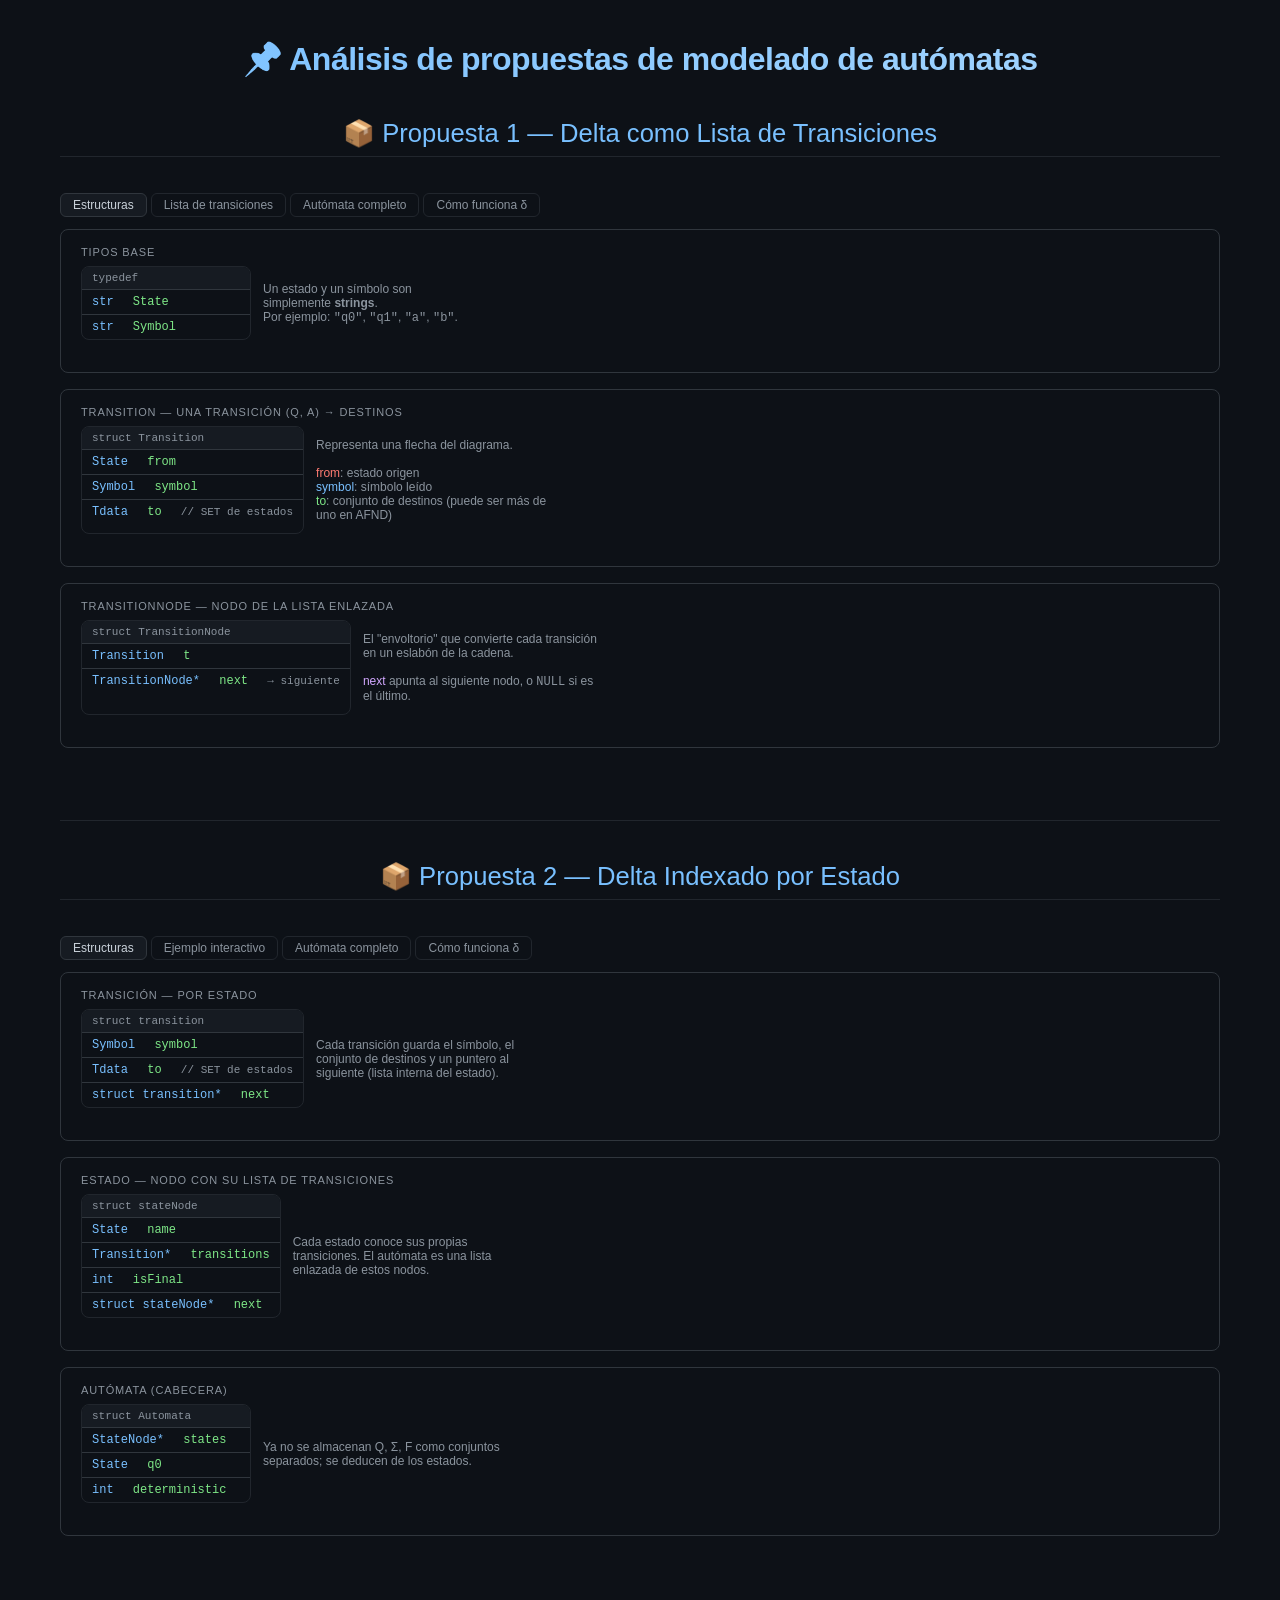
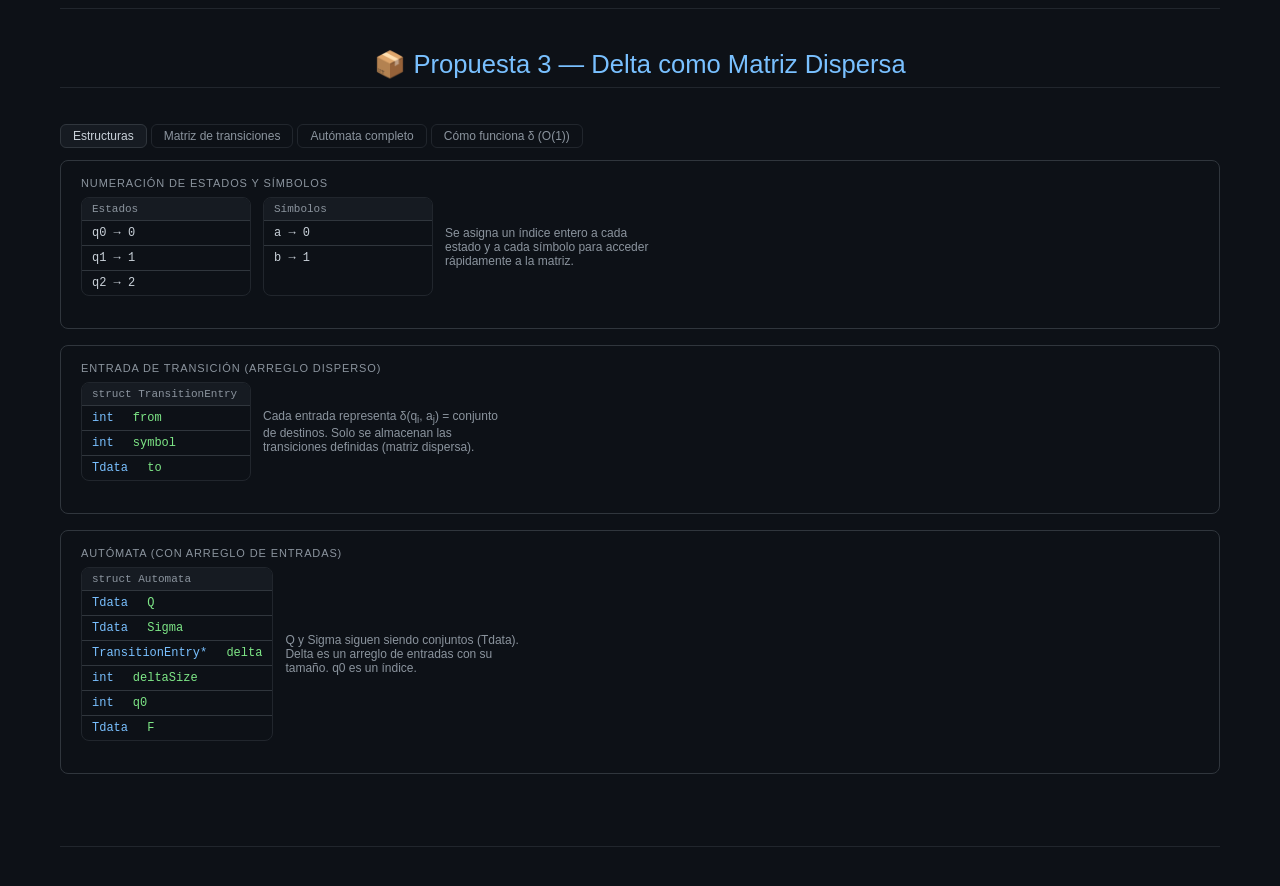
==== docs/index.html @ ea95c635 "Update index.html" ====
<!DOCTYPE html>
<html lang="es">
<head>
    <meta charset="UTF-8">
    <meta name="viewport" content="width=device-width, initial-scale=1.0">
    <title>Propuestas de modelado de autómatas</title>
    <style>
        :root {
            /* Tema oscuro azulado (fácil para la vista) */
            --color-background-primary: #0d1117;
            --color-background-secondary: #161b22;
            --color-border-primary: #30363d;
            --color-border-secondary: #21262d;
            --color-border-tertiary: #30363d;
            --color-text-primary: #c9d1d9;
            --color-text-secondary: #8b949e;
            --font-mono: ui-monospace, SFMono-Regular, SF Mono, Menlo, Consolas, Liberation Mono, monospace;
            --font-sans: -apple-system, BlinkMacSystemFont, "Segoe UI", Helvetica, Arial, sans-serif;
        }
        * { box-sizing: border-box; margin: 0; padding: 0; }
        body {
            font-family: var(--font-mono, monospace);
            background: var(--color-background-primary);
            color: var(--color-text-primary);
            padding: 20px;
            max-width: 1200px;
            margin: 0 auto;
        }
        .main-title {
            text-align: center;
            font-size: 2rem;
            font-weight: 600;
            font-family: var(--font-sans);
            margin: 20px 0 10px;
            letter-spacing: -0.5px;
            background: linear-gradient(135deg, #79c0ff, #a5d6ff);
            -webkit-background-clip: text;
            background-clip: text;
            color: transparent;
        }
        .prop-title {
            text-align: center;
            font-size: 1.6rem;
            font-weight: 500;
            font-family: var(--font-sans);
            margin: 40px 0 20px;
            color: #79c0ff;
            border-bottom: 1px solid var(--color-border-secondary);
            padding-bottom: 8px;
        }
        hr.divider {
            margin: 40px 0 20px;
            border: 0;
            height: 1px;
            background: var(--color-border-secondary);
        }
        .section-label {
            font-family: var(--font-sans);
            font-size: 11px;
            font-weight: 500;
            text-transform: uppercase;
            letter-spacing: .08em;
            color: var(--color-text-secondary);
            margin-bottom: 8px;
        }
        .card {
            background: var(--color-background-primary);
            border: 0.5px solid var(--color-border-tertiary);
            border-radius: 8px;
            padding: 16px 20px;
            margin-bottom: 16px;
        }
        .struct-row {
            display: flex;
            gap: 12px;
            flex-wrap: wrap;
            margin-bottom: 16px;
        }
        .struct-box {
            border: 1px solid var(--color-border-secondary);
            border-radius: 8px;
            overflow: hidden;
            min-width: 170px;
        }
        .struct-header {
            font-size: 11px;
            font-weight: 500;
            padding: 5px 10px;
            background: var(--color-background-secondary);
            color: var(--color-text-secondary);
            border-bottom: 0.5px solid var(--color-border-tertiary);
        }
        .struct-field {
            font-size: 12px;
            padding: 5px 10px;
            border-bottom: 0.5px solid var(--color-border-tertiary);
            display: flex;
            gap: 6px;
            align-items: center;
            color: var(--color-text-primary);
        }
        .struct-field:last-child { border-bottom: none; }
        .type-kw { color: #79c0ff; }
        .field-name { color: #7ee787; }
        .comment { color: var(--color-text-secondary); font-size: 11px; }
        .ll-container {
            display: flex;
            align-items: flex-start;
            gap: 0;
            overflow-x: auto;
            padding-bottom: 8px;
        }
        .ll-node {
            display: flex;
            align-items: stretch;
            min-width: 0;
        }
        .ll-box {
            border: 1.5px solid var(--color-border-secondary);
            border-radius: 8px;
            overflow: hidden;
            min-width: 150px;
            transition: box-shadow .2s;
            cursor: pointer;
        }
        .ll-box:hover { box-shadow: 0 0 0 2px #79c0ff80; }
        .ll-box.active { border-color: #79c0ff; box-shadow: 0 0 0 2px #79c0ff40; }
        .ll-title {
            font-size: 11px;
            font-weight: 500;
            padding: 5px 10px;
            background: var(--color-background-secondary);
            color: var(--color-text-secondary);
            border-bottom: 0.5px solid var(--color-border-tertiary);
            font-family: var(--font-sans);
        }
        .ll-field {
            font-size: 12px;
            padding: 4px 10px;
            border-bottom: 0.5px solid var(--color-border-tertiary);
            color: var(--color-text-primary);
        }
        .ll-field:last-child { border-bottom: none; }
        .ll-key { color: var(--color-text-secondary); font-size: 11px; display: block; }
        .ll-val { font-weight: 500; }
        .from-val { color: #ff7b72; }
        .sym-val  { color: #79c0ff; }
        .to-val   { color: #7ee787; }
        .next-val { color: #d2a8ff; }
        .ll-arrow {
            display: flex;
            align-items: center;
            padding: 0 4px;
            margin-top: 38px;
            color: #79c0ff;
            font-size: 18px;
            flex-shrink: 0;
        }
        .null-box {
            border: 1.5px dashed var(--color-border-secondary);
            border-radius: 8px;
            padding: 8px 14px;
            font-size: 12px;
            color: var(--color-text-secondary);
            align-self: flex-start;
            margin-top: 38px;
        }
        .auto-grid {
            display: grid;
            grid-template-columns: 1fr 1fr;
            gap: 8px;
            font-size: 12px;
        }
        .auto-field {
            background: var(--color-background-secondary);
            border-radius: 6px;
            padding: 8px 12px;
            border: 0.5px solid var(--color-border-tertiary);
        }
        .auto-field-label {
            font-size: 10px;
            text-transform: uppercase;
            letter-spacing: .07em;
            color: var(--color-text-secondary);
            margin-bottom: 2px;
            font-family: var(--font-sans);
        }
        .auto-field-val { font-weight: 500; }
        .detail-panel {
            background: var(--color-background-secondary);
            border-radius: 8px;
            padding: 12px 16px;
            font-size: 13px;
            margin-top: 12px;
            min-height: 52px;
            transition: all .2s;
            font-family: var(--font-sans);
            color: var(--color-text-secondary);
        }
        .detail-panel strong { color: var(--color-text-primary); }
        .svg-wrap { overflow: visible; }
        .tabs { display:flex; gap:4px; margin-bottom:12px; flex-wrap: wrap; }
        .tab-btn {
            font-size:12px; font-family:var(--font-sans);
            padding:4px 12px; border-radius:6px; border:0.5px solid var(--color-border-secondary);
            background:transparent; color:var(--color-text-secondary); cursor:pointer;
            transition: all .15s;
        }
        .tab-btn.active { background:var(--color-background-secondary); color:var(--color-text-primary); border-color:var(--color-border-primary); }
        .tab-content { display:none; }
        .tab-content.active { display:block; }
        /* Ajustes para SVG */
        svg text { fill: var(--color-text-primary); }
        svg circle, svg line, svg path { stroke: var(--color-text-secondary); }
        /* Estilos específicos para Propuesta 2 */
        .state-node {
            background: var(--color-background-secondary);
            border: 1px solid var(--color-border-tertiary);
            border-radius: 8px;
            margin-bottom: 12px;
            padding: 10px;
        }
        .state-name {
            font-weight: bold;
            color: #ff7b72;
            cursor: pointer;
            display: inline-block;
            padding: 2px 8px;
            border-radius: 4px;
            transition: background 0.2s;
        }
        .state-name:hover { background: #ff7b7220; }
        .trans-list {
            margin-left: 20px;
            margin-top: 8px;
            font-size: 12px;
            font-family: var(--font-mono);
        }
        .trans-item {
            margin: 4px 0;
            color: var(--color-text-secondary);
        }
        .trans-sym { color: #79c0ff; }
        .trans-to { color: #7ee787; }
    </style>
</head>
<body>

<h1 class="main-title">📌 Análisis de propuestas de modelado de autómatas</h1>

<!-- ================= PROPUESTA 1 ================= -->
<h2 class="prop-title">📦 Propuesta 1 — Delta como Lista de Transiciones</h2>

<div style="padding: 16px 0;">
    <!-- TABS para Propuesta 1 -->
    <div class="tabs">
        <button class="tab-btn active" onclick="showTab('p1', 'structs')">Estructuras</button>
        <button class="tab-btn" onclick="showTab('p1', 'lista')">Lista de transiciones</button>
        <button class="tab-btn" onclick="showTab('p1', 'automata')">Autómata completo</button>
        <button class="tab-btn" onclick="showTab('p1', 'delta')">Cómo funciona δ</button>
    </div>

    <!-- Contenido de las pestañas (Propuesta 1) -->
    <div id="p1-structs" class="tab-content active">
        <div class="card">
            <div class="section-label">Tipos base</div>
            <div class="struct-row">
                <div class="struct-box">
                    <div class="struct-header">typedef</div>
                    <div class="struct-field"><span class="type-kw">str</span>&nbsp;<span class="field-name">State</span></div>
                    <div class="struct-field"><span class="type-kw">str</span>&nbsp;<span class="field-name">Symbol</span></div>
                </div>
                <div style="font-family:var(--font-sans);font-size:12px;color:var(--color-text-secondary);padding:12px 0;align-self:center;max-width:220px;">
                    Un estado y un símbolo son simplemente <strong>strings</strong>.<br>Por ejemplo: <code>"q0"</code>, <code>"q1"</code>, <code>"a"</code>, <code>"b"</code>.
                </div>
            </div>
        </div>
        <div class="card">
            <div class="section-label">Transition — una transición (q, a) → destinos</div>
            <div class="struct-row">
                <div class="struct-box">
                    <div class="struct-header">struct Transition</div>
                    <div class="struct-field"><span class="type-kw">State</span>&nbsp;<span class="field-name">from</span></div>
                    <div class="struct-field"><span class="type-kw">Symbol</span>&nbsp;<span class="field-name">symbol</span></div>
                    <div class="struct-field"><span class="type-kw">Tdata</span>&nbsp;<span class="field-name">to</span>&nbsp;<span class="comment">// SET de estados</span></div>
                </div>
                <div style="font-family:var(--font-sans);font-size:12px;color:var(--color-text-secondary);padding:12px 0;align-self:center;max-width:240px;">
                    Representa una flecha del diagrama.<br><br>
                    <span style="color:#ff7b72">from</span>: estado origen<br>
                    <span style="color:#79c0ff">symbol</span>: símbolo leído<br>
                    <span style="color:#7ee787">to</span>: conjunto de destinos (puede ser más de uno en AFND)
                </div>
            </div>
        </div>
        <div class="card">
            <div class="section-label">TransitionNode — nodo de la lista enlazada</div>
            <div class="struct-row">
                <div class="struct-box">
                    <div class="struct-header">struct TransitionNode</div>
                    <div class="struct-field"><span class="type-kw">Transition</span>&nbsp;<span class="field-name">t</span></div>
                    <div class="struct-field"><span class="type-kw">TransitionNode*</span>&nbsp;<span class="field-name">next</span>&nbsp;<span class="comment">→ siguiente</span></div>
                </div>
                <div style="font-family:var(--font-sans);font-size:12px;color:var(--color-text-secondary);padding:12px 0;align-self:center;max-width:240px;">
                    El "envoltorio" que convierte cada transición en un eslabón de la cadena.<br><br>
                    <span style="color:#d2a8ff">next</span> apunta al siguiente nodo, o <code>NULL</code> si es el último.
                </div>
            </div>
        </div>
    </div>

    <div id="p1-lista" class="tab-content">
        <div class="card">
            <div class="section-label">AFND de ejemplo — lista Delta en memoria</div>
            <div style="font-family:var(--font-sans);font-size:12px;color:var(--color-text-secondary);margin-bottom:14px;">
                Hacé click en un nodo para ver los detalles. La lista vive en el heap; cada nodo apunta al siguiente.
            </div>
            <div class="ll-container" id="ll-container-p1"></div>
            <div class="detail-panel" id="detail-panel-p1">Seleccioná un nodo para ver qué transición representa.</div>
        </div>
    </div>

    <div id="p1-automata" class="tab-content">
        <div class="card">
            <div class="section-label">struct Automata — los 5 componentes de (Q, Σ, δ, q0, F)</div>
            <div class="auto-grid">
                <div class="auto-field">
                    <div class="auto-field-label">Q — estados</div>
                    <div class="auto-field-val" style="color:#7ee787">SET { "q0", "q1", "q2" }</div>
                </div>
                <div class="auto-field">
                    <div class="auto-field-label">Σ — alfabeto</div>
                    <div class="auto-field-val" style="color:#79c0ff">SET { "a", "b" }</div>
                </div>
                <div class="auto-field" style="grid-column:span 2">
                    <div class="auto-field-label">δ — Delta (lista enlazada)</div>
                    <div class="auto-field-val" style="color:#d2a8ff">TransitionNode* → [q0,a,{q1,q2}] → [q1,b,{q2}] → [q2,a,{q0}] → NULL</div>
                </div>
                <div class="auto-field">
                    <div class="auto-field-label">q0 — estado inicial</div>
                    <div class="auto-field-val" style="color:#ff7b72">"q0"</div>
                </div>
                <div class="auto-field">
                    <div class="auto-field-label">F — estados de aceptación</div>
                    <div class="auto-field-val" style="color:#f0883e">SET { "q2" }</div>
                </div>
                <div class="auto-field" style="grid-column:span 2">
                    <div class="auto-field-label">deterministic</div>
                    <div class="auto-field-val">0 &nbsp;<span style="color:var(--color-text-secondary);font-size:11px;">→ es AFND</span></div>
                </div>
            </div>
        </div>
        <div class="card">
            <div class="section-label">Diagrama de estados del AFND</div>
            <svg width="100%" viewBox="0 0 520 220" role="img" class="svg-wrap">
                <title>Diagrama AFND de ejemplo</title>
                <defs>
                    <marker id="arr2" viewBox="0 0 10 10" refX="8" refY="5" markerWidth="6" markerHeight="6" orient="auto-start-reverse">
                        <path d="M2 1L8 5L2 9" fill="none" stroke="context-stroke" stroke-width="1.5" stroke-linecap="round" stroke-linejoin="round"/>
                    </marker>
                </defs>
                <line x1="30" y1="110" x2="68" y2="110" stroke="var(--color-text-secondary)" stroke-width="1.2" marker-end="url(#arr2)"/>
                <circle cx="100" cy="110" r="28" fill="none" stroke="#ff7b72" stroke-width="1.5"/>
                <text x="100" y="115" text-anchor="middle" font-size="13" font-family="var(--font-mono)" fill="#ff7b72">q0</text>
                <circle cx="280" cy="50" r="28" fill="none" stroke="var(--color-border-primary)" stroke-width="1.5"/>
                <text x="280" y="55" text-anchor="middle" font-size="13" font-family="var(--font-mono)" fill="var(--color-text-primary)">q1</text>
                <circle cx="400" cy="140" r="28" fill="none" stroke="#f0883e" stroke-width="1.5"/>
                <circle cx="400" cy="140" r="22" fill="none" stroke="#f0883e" stroke-width="0.8"/>
                <text x="400" y="145" text-anchor="middle" font-size="13" font-family="var(--font-mono)" fill="#f0883e">q2</text>
                <path d="M124 90 Q200 30 252 50" fill="none" stroke="#79c0ff" stroke-width="1.3" marker-end="url(#arr2)"/>
                <text x="182" y="42" text-anchor="middle" font-size="12" font-family="var(--font-mono)" fill="#79c0ff">a</text>
                <path d="M126 120 Q240 200 372 148" fill="none" stroke="#79c0ff" stroke-width="1.3" marker-end="url(#arr2)"/>
                <text x="250" y="200" text-anchor="middle" font-size="12" font-family="var(--font-mono)" fill="#79c0ff">a</text>
                <path d="M302 68 Q370 80 380 114" fill="none" stroke="var(--color-text-secondary)" stroke-width="1.3" marker-end="url(#arr2)"/>
                <text x="360" y="82" text-anchor="middle" font-size="12" font-family="var(--font-mono)" fill="var(--color-text-secondary)">b</text>
                <path d="M376 120 Q240 20 128 92" fill="none" stroke="#7ee787" stroke-width="1.3" marker-end="url(#arr2)"/>
                <text x="250" y="26" text-anchor="middle" font-size="12" font-family="var(--font-mono)" fill="#7ee787">a</text>
                <circle cx="30" cy="185" r="6" fill="none" stroke="#f0883e" stroke-width="1.2"/>
                <circle cx="30" cy="185" r="4" fill="none" stroke="#f0883e" stroke-width="0.8"/>
                <text x="42" y="189" font-size="11" font-family="var(--font-sans)" fill="var(--color-text-secondary)">Estado de aceptación</text>
                <line x1="180" y1="185" x2="196" y2="185" stroke="var(--color-text-secondary)" stroke-width="1.2" marker-end="url(#arr2)"/>
                <text x="202" y="189" font-size="11" font-family="var(--font-sans)" fill="var(--color-text-secondary)">Estado inicial</text>
            </svg>
        </div>
    </div>

    <div id="p1-delta" class="tab-content">
        <div class="card">
            <div class="section-label">Búsqueda en la lista — delta(A, q, a)</div>
            <div style="font-family:var(--font-sans);font-size:13px;color:var(--color-text-secondary);margin-bottom:14px;">
                Simulá la función <code>delta()</code> (Propuesta 1). Elegí estado y símbolo:
            </div>
            <div style="display:flex;gap:10px;flex-wrap:wrap;margin-bottom:14px;">
                <div>
                    <div style="font-size:11px;color:var(--color-text-secondary);margin-bottom:4px;">Estado q</div>
                    <select id="sel-q-p1" style="font-size:13px;padding:5px 8px;border-radius:6px;border:0.5px solid var(--color-border-secondary);background:var(--color-background-secondary);color:var(--color-text-primary);">
                        <option>q0</option><option>q1</option><option>q2</option>
                    </select>
                </div>
                <div>
                    <div style="font-size:11px;color:var(--color-text-secondary);margin-bottom:4px;">Símbolo a</div>
                    <select id="sel-a-p1" style="font-size:13px;padding:5px 8px;border-radius:6px;border:0.5px solid var(--color-border-secondary);background:var(--color-background-secondary);color:var(--color-text-primary);">
                        <option>a</option><option>b</option>
                    </select>
                </div>
                <div style="align-self:flex-end;">
                    <button onclick="runDeltaP1()" style="font-size:13px;padding:5px 16px;border-radius:6px;border:0.5px solid var(--color-border-secondary);background:transparent;color:var(--color-text-primary);cursor:pointer;">Ejecutar δ</button>
                </div>
            </div>
            <div id="delta-trace-p1" style="font-size:12px;font-family:var(--font-mono);">
                <div style="color:var(--color-text-secondary);">Presioná "Ejecutar δ" para ver el recorrido nodo por nodo.</div>
            </div>
        </div>
        <div class="card">
            <div class="section-label">Pseudocódigo</div>
            <pre style="font-size:12px;line-height:1.7;color:var(--color-text-primary);overflow-x:auto;"><span style="color:var(--color-text-secondary)">// Recorre la lista buscando (from==q && symbol==a)</span>
<span style="color:#79c0ff">Tdata</span> <span style="color:#7ee787">delta</span>(<span style="color:#79c0ff">Automata</span>* A, <span style="color:#79c0ff">State</span> q, <span style="color:#79c0ff">Symbol</span> a) {
  <span style="color:#79c0ff">TransitionNode</span>* curr = A->Delta;
  <span style="color:#ff7b72">while</span> (curr != NULL) {
    <span style="color:#ff7b72">if</span> (curr->t.from == q && curr->t.symbol == a)
      <span style="color:#ff7b72">return</span> curr->t.to;
    curr = curr->next;
  }
  <span style="color:#ff7b72">return</span> NULL;
}</pre>
        </div>
    </div>
</div>

<hr class="divider" />

<!-- ================= PROPUESTA 2 ================= -->
<h2 class="prop-title">📦 Propuesta 2 — Delta Indexado por Estado</h2>

<div style="padding: 16px 0;">
    <!-- TABS para Propuesta 2 -->
    <div class="tabs">
        <button class="tab-btn active" onclick="showTab('p2', 'estructuras')">Estructuras</button>
        <button class="tab-btn" onclick="showTab('p2', 'ejemplo')">Ejemplo interactivo</button>
        <button class="tab-btn" onclick="showTab('p2', 'automata2')">Autómata completo</button>
        <button class="tab-btn" onclick="showTab('p2', 'delta2')">Cómo funciona δ</button>
    </div>

    <!-- TAB Estructuras -->
    <div id="p2-estructuras" class="tab-content active">
        <div class="card">
            <div class="section-label">Transición — por estado</div>
            <div class="struct-row">
                <div class="struct-box">
                    <div class="struct-header">struct transition</div>
                    <div class="struct-field"><span class="type-kw">Symbol</span>&nbsp;<span class="field-name">symbol</span></div>
                    <div class="struct-field"><span class="type-kw">Tdata</span>&nbsp;<span class="field-name">to</span>&nbsp;<span class="comment">// SET de estados</span></div>
                    <div class="struct-field"><span class="type-kw">struct transition*</span>&nbsp;<span class="field-name">next</span></div>
                </div>
                <div style="font-family:var(--font-sans);font-size:12px;color:var(--color-text-secondary);padding:12px 0;align-self:center;max-width:240px;">
                    Cada transición guarda el símbolo, el conjunto de destinos y un puntero al siguiente (lista interna del estado).
                </div>
            </div>
        </div>
        <div class="card">
            <div class="section-label">Estado — nodo con su lista de transiciones</div>
            <div class="struct-row">
                <div class="struct-box">
                    <div class="struct-header">struct stateNode</div>
                    <div class="struct-field"><span class="type-kw">State</span>&nbsp;<span class="field-name">name</span></div>
                    <div class="struct-field"><span class="type-kw">Transition*</span>&nbsp;<span class="field-name">transitions</span></div>
                    <div class="struct-field"><span class="type-kw">int</span>&nbsp;<span class="field-name">isFinal</span></div>
                    <div class="struct-field"><span class="type-kw">struct stateNode*</span>&nbsp;<span class="field-name">next</span></div>
                </div>
                <div style="font-family:var(--font-sans);font-size:12px;color:var(--color-text-secondary);padding:12px 0;align-self:center;max-width:240px;">
                    Cada estado conoce sus propias transiciones. El autómata es una lista enlazada de estos nodos.
                </div>
            </div>
        </div>
        <div class="card">
            <div class="section-label">Autómata (cabecera)</div>
            <div class="struct-row">
                <div class="struct-box">
                    <div class="struct-header">struct Automata</div>
                    <div class="struct-field"><span class="type-kw">StateNode*</span>&nbsp;<span class="field-name">states</span></div>
                    <div class="struct-field"><span class="type-kw">State</span>&nbsp;<span class="field-name">q0</span></div>
                    <div class="struct-field"><span class="type-kw">int</span>&nbsp;<span class="field-name">deterministic</span></div>
                </div>
                <div style="font-family:var(--font-sans);font-size:12px;color:var(--color-text-secondary);padding:12px 0;align-self:center;max-width:240px;">
                    Ya no se almacenan Q, Σ, F como conjuntos separados; se deducen de los estados.
                </div>
            </div>
        </div>
    </div>

    <!-- TAB Ejemplo interactivo (lista de estados con transiciones) -->
    <div id="p2-ejemplo" class="tab-content">
        <div class="card">
            <div class="section-label">AFND de ejemplo — Estados con sus transiciones</div>
            <div style="font-family:var(--font-sans);font-size:12px;color:var(--color-text-secondary);margin-bottom:14px;">
                Hacé clic en un estado para ver sus transiciones internas.
            </div>
            <div id="states-container-p2"></div>
            <div class="detail-panel" id="detail-panel-p2">Seleccioná un estado para ver sus transiciones.</div>
        </div>
    </div>

    <!-- TAB Autómata completo (diagrama + tabla) -->
    <div id="p2-automata2" class="tab-content">
        <div class="card">
            <div class="section-label">Diagrama de estados del AFND (mismo ejemplo)</div>
            <svg width="100%" viewBox="0 0 520 220" role="img" class="svg-wrap">
                <use href="#p1-automata svg" />  <!-- reutiliza el mismo SVG que en Propuesta 1 -->
            </svg>
            <!-- Reutilizamos el mismo SVG que ya está definido antes, pero no funciona con <use> tan fácil. Mejor copiamos de nuevo el SVG -->
            <svg width="100%" viewBox="0 0 520 220" role="img">
                <defs>
                    <marker id="arr3" viewBox="0 0 10 10" refX="8" refY="5" markerWidth="6" markerHeight="6" orient="auto-start-reverse">
                        <path d="M2 1L8 5L2 9" fill="none" stroke="context-stroke" stroke-width="1.5" stroke-linecap="round" stroke-linejoin="round"/>
                    </marker>
                </defs>
                <line x1="30" y1="110" x2="68" y2="110" stroke="var(--color-text-secondary)" stroke-width="1.2" marker-end="url(#arr3)"/>
                <circle cx="100" cy="110" r="28" fill="none" stroke="#ff7b72" stroke-width="1.5"/>
                <text x="100" y="115" text-anchor="middle" font-size="13" fill="#ff7b72">q0</text>
                <circle cx="280" cy="50" r="28" fill="none" stroke="var(--color-border-primary)" stroke-width="1.5"/>
                <text x="280" y="55" text-anchor="middle" font-size="13" fill="var(--color-text-primary)">q1</text>
                <circle cx="400" cy="140" r="28" fill="none" stroke="#f0883e" stroke-width="1.5"/>
                <circle cx="400" cy="140" r="22" fill="none" stroke="#f0883e" stroke-width="0.8"/>
                <text x="400" y="145" text-anchor="middle" font-size="13" fill="#f0883e">q2</text>
                <path d="M124 90 Q200 30 252 50" fill="none" stroke="#79c0ff" stroke-width="1.3" marker-end="url(#arr3)"/>
                <text x="182" y="42" text-anchor="middle" font-size="12" fill="#79c0ff">a</text>
                <path d="M126 120 Q240 200 372 148" fill="none" stroke="#79c0ff" stroke-width="1.3" marker-end="url(#arr3)"/>
                <text x="250" y="200" text-anchor="middle" font-size="12" fill="#79c0ff">a</text>
                <path d="M302 68 Q370 80 380 114" fill="none" stroke="var(--color-text-secondary)" stroke-width="1.3" marker-end="url(#arr3)"/>
                <text x="360" y="82" text-anchor="middle" font-size="12" fill="var(--color-text-secondary)">b</text>
                <path d="M376 120 Q240 20 128 92" fill="none" stroke="#7ee787" stroke-width="1.3" marker-end="url(#arr3)"/>
                <text x="250" y="26" text-anchor="middle" font-size="12" fill="#7ee787">a</text>
                <circle cx="30" cy="185" r="6" fill="none" stroke="#f0883e" stroke-width="1.2"/>
                <circle cx="30" cy="185" r="4" fill="none" stroke="#f0883e" stroke-width="0.8"/>
                <text x="42" y="189" font-size="11" fill="var(--color-text-secondary)">Estado de aceptación</text>
                <line x1="180" y1="185" x2="196" y2="185" stroke="var(--color-text-secondary)" stroke-width="1.2" marker-end="url(#arr3)"/>
                <text x="202" y="189" font-size="11" fill="var(--color-text-secondary)">Estado inicial</text>
            </svg>
        </div>
        <div class="card">
            <div class="section-label">Estructura en memoria (lista de estados)</div>
            <div class="auto-grid">
                <div class="auto-field">
                    <div class="auto-field-label">Estados (StateNode*)</div>
                    <div class="auto-field-val">q0 → q1 → q2 → NULL</div>
                </div>
                <div class="auto-field">
                    <div class="auto-field-label">Estado inicial</div>
                    <div class="auto-field-val" style="color:#ff7b72">q0</div>
                </div>
                <div class="auto-field" style="grid-column:span 2">
                    <div class="auto-field-label">Transiciones por estado</div>
                    <div class="auto-field-val">
                        q0: a→{q1,q2}<br>
                        q1: b→{q2}<br>
                        q2: a→{q0}
                    </div>
                </div>
                <div class="auto-field">
                    <div class="auto-field-label">deterministic</div>
                    <div class="auto-field-val">0 (AFND)</div>
                </div>
            </div>
        </div>
    </div>

    <!-- TAB Cómo funciona delta (Propuesta 2) -->
    <div id="p2-delta2" class="tab-content">
        <div class="card">
            <div class="section-label">Búsqueda en el estado — delta(A, q, a)</div>
            <div style="font-family:var(--font-sans);font-size:13px;color:var(--color-text-secondary);margin-bottom:14px;">
                Simulá la función <code>delta()</code> para Propuesta 2 (busca el estado y recorre su lista de transiciones).
            </div>
            <div style="display:flex;gap:10px;flex-wrap:wrap;margin-bottom:14px;">
                <div>
                    <div style="font-size:11px;color:var(--color-text-secondary);margin-bottom:4px;">Estado q</div>
                    <select id="sel-q-p2" style="font-size:13px;padding:5px 8px;border-radius:6px;border:0.5px solid var(--color-border-secondary);background:var(--color-background-secondary);color:var(--color-text-primary);">
                        <option>q0</option><option>q1</option><option>q2</option>
                    </select>
                </div>
                <div>
                    <div style="font-size:11px;color:var(--color-text-secondary);margin-bottom:4px;">Símbolo a</div>
                    <select id="sel-a-p2" style="font-size:13px;padding:5px 8px;border-radius:6px;border:0.5px solid var(--color-border-secondary);background:var(--color-background-secondary);color:var(--color-text-primary);">
                        <option>a</option><option>b</option>
                    </select>
                </div>
                <div style="align-self:flex-end;">
                    <button onclick="runDeltaP2()" style="font-size:13px;padding:5px 16px;border-radius:6px;border:0.5px solid var(--color-border-secondary);background:transparent;color:var(--color-text-primary);cursor:pointer;">Ejecutar δ</button>
                </div>
            </div>
            <div id="delta-trace-p2" style="font-size:12px;font-family:var(--font-mono);">
                <div style="color:var(--color-text-secondary);">Presioná "Ejecutar δ" para ver la búsqueda.</div>
            </div>
        </div>
        <div class="card">
            <div class="section-label">Pseudocódigo (Propuesta 2)</div>
            <pre style="font-size:12px;line-height:1.7;color:var(--color-text-primary);overflow-x:auto;"><span style="color:var(--color-text-secondary)">// Busca el estado en la lista y luego recorre sus transiciones</span>
<span style="color:#79c0ff">Tdata</span> <span style="color:#7ee787">delta</span>(<span style="color:#79c0ff">Automata</span>* A, <span style="color:#79c0ff">State</span> q, <span style="color:#79c0ff">Symbol</span> a) {
  <span style="color:#79c0ff">StateNode</span>* curr = A->states;
  <span style="color:#ff7b72">while</span> (curr != NULL && curr->name != q)
    curr = curr->next;
  <span style="color:#ff7b72">if</span> (curr == NULL) <span style="color:#ff7b72">return</span> NULL;
  <span style="color:#79c0ff">Transition</span>* t = curr->transitions;
  <span style="color:#ff7b72">while</span> (t != NULL && t->symbol != a)
    t = t->next;
  <span style="color:#ff7b72">return</span> (t != NULL) ? t->to : NULL;
}</pre>
        </div>
    </div>
</div>

<script>
// ---------- Datos comunes (transiciones) ----------
const transitions_p1 = [
  { from:"q0", sym:"a", to:"{q1,q2}" },
  { from:"q1", sym:"b", to:"{q2}"    },
  { from:"q2", sym:"a", to:"{q0}"    },
];

// Datos para Propuesta 2: estados con sus transiciones internas
const states_p2 = [
  { name: "q0", isFinal: false, transitions: [{ sym: "a", to: "{q1,q2}" }] },
  { name: "q1", isFinal: false, transitions: [{ sym: "b", to: "{q2}" }] },
  { name: "q2", isFinal: true,  transitions: [{ sym: "a", to: "{q0}" }] },
];

// ---------- Funciones comunes de pestañas ----------
function showTab(prop, tabId) {
  // Ocultar todos los contenidos de la prop
  const propDiv = (prop === 'p1') ? document.querySelector('#p1-structs').parentNode : document.querySelector('#p2-estructuras').parentNode;
  const tabs = propDiv.querySelectorAll('.tab-content');
  tabs.forEach(tab => tab.classList.remove('active'));
  // Mostrar el elegido
  document.getElementById(`${prop}-${tabId}`).classList.add('active');
  // Marcar botón activo
  const btns = propDiv.querySelectorAll('.tab-btn');
  btns.forEach(btn => btn.classList.remove('active'));
  event.target.classList.add('active');
}

// ---------- Propuesta 1: lista de transiciones (interactiva) ----------
function buildLinkedListP1() {
  const container = document.getElementById('ll-container-p1');
  if (!container) return;
  container.innerHTML = '';
  transitions_p1.forEach((t, i) => {
    const node = document.createElement('div');
    node.className = 'll-node';
    const isLast = i === transitions_p1.length - 1;
    node.innerHTML = `
      <div class="ll-box" id="llnode-p1-${i}" onclick="selectNodeP1(${i})">
        <div class="ll-title">TransitionNode[${i}]</div>
        <div class="ll-field"><span class="ll-key">t.from</span><span class="ll-val from-val">"${t.from}"</span></div>
        <div class="ll-field"><span class="ll-key">t.symbol</span><span class="ll-val sym-val">"${t.sym}"</span></div>
        <div class="ll-field"><span class="ll-key">t.to</span><span class="ll-val to-val">${t.to}</span></div>
        <div class="ll-field"><span class="ll-key">next</span><span class="ll-val next-val">${isLast ? 'NULL' : '→ node['+(i+1)+']'}</span></div>
      </div>
    `;
    container.appendChild(node);
    if (!isLast) {
      const arrow = document.createElement('div');
      arrow.className = 'll-arrow';
      arrow.textContent = '→';
      container.appendChild(arrow);
    } else {
      const nullBox = document.createElement('div');
      nullBox.innerHTML = '<div class="ll-arrow">→</div><div class="null-box">NULL</div>';
      nullBox.style.display = 'flex';
      nullBox.style.alignItems = 'center';
      container.appendChild(nullBox);
    }
  });
}

function selectNodeP1(i) {
  document.querySelectorAll('.ll-box').forEach(b => b.classList.remove('active'));
  document.getElementById(`llnode-p1-${i}`).classList.add('active');
  const t = transitions_p1[i];
  const labels = { q0:'estado inicial', q1:'estado intermedio', q2:'estado de aceptación' };
  document.getElementById('detail-panel-p1').innerHTML = `
    <strong>TransitionNode[${i}]</strong> representa la transición:<br><br>
    Desde el estado <strong style="color:#ff7b72">${t.from}</strong> (${labels[t.from]}),
    al leer el símbolo <strong style="color:#79c0ff">"${t.sym}"</strong>,
    el autómata puede ir a <strong style="color:#7ee787">${t.to}</strong>.
    ${t.to.includes(',') ? '<br><br>Como tiene más de un destino, <strong>confirmás que es un AFND</strong>.' : ''}
    ${i < transitions_p1.length-1 ? `<br>El puntero <span style="color:#d2a8ff">next</span> apunta al nodo [${i+1}].` : '<br>El puntero <span style="color:#d2a8ff">next</span> es <strong>NULL</strong> — es el último de la lista.'}
  `;
}

function runDeltaP1() {
  const q = document.getElementById('sel-q-p1').value;
  const a = document.getElementById('sel-a-p1').value;
  const traceDiv = document.getElementById('delta-trace-p1');
  let html = `<div style="margin-bottom:8px;color:var(--color-text-secondary)">δ(<span style="color:#ff7b72">${q}</span>, <span style="color:#79c0ff">"${a}"</span>) — recorriendo lista:</div>`;
  let found = false;
  transitions_p1.forEach((t, i) => {
    const match = (t.from === q && t.sym === a);
    const checkFrom = t.from === q ? '✓' : '✗';
    const checkSym = t.sym === a ? '✓' : '✗';
    const color = match ? '#7ee787' : 'var(--color-text-secondary)';
    html += `<div style="padding:5px 8px;margin:3px 0;border-radius:5px;border:0.5px solid ${match ? '#7ee78740':'var(--color-border-tertiary)'};background:${match ? '#7ee78710':'transparent'};color:${color}">
      node[${i}]: from="${t.from}" ${checkFrom}  sym="${t.sym}" ${checkSym}
      ${match ? ` <strong>→ MATCH → retorna ${t.to}</strong>` : ''}
    </div>`;
    if (match) found = true;
  });
  if (!found) html += `<div style="margin-top:8px;color:#ff7b72">No se encontró transición → retorna NULL</div>`;
  traceDiv.innerHTML = html;
}

// ---------- Propuesta 2: lista de estados con transiciones ----------
function buildStatesP2() {
  const container = document.getElementById('states-container-p2');
  if (!container) return;
  container.innerHTML = '';
  states_p2.forEach((state, idx) => {
    const stateDiv = document.createElement('div');
    stateDiv.className = 'state-node';
    stateDiv.innerHTML = `
      <div style="display:flex; justify-content:space-between; align-items:center;">
        <span class="state-name" onclick="selectStateP2(${idx})">📌 ${state.name} ${state.isFinal ? '(aceptación)' : ''}</span>
        <span style="color:var(--color-text-secondary); font-size:11px;">▼ haz clic</span>
      </div>
      <div id="trans-${idx}" class="trans-list" style="display:none;"></div>
    `;
    container.appendChild(stateDiv);
    // Llenar lista de transiciones (oculta inicialmente)
    const transContainer = stateDiv.querySelector(`#trans-${idx}`);
    if (state.transitions.length === 0) {
      transContainer.innerHTML = '<div class="trans-item">No hay transiciones</div>';
    } else {
      state.transitions.forEach(t => {
        const tItem = document.createElement('div');
        tItem.className = 'trans-item';
        tItem.innerHTML = `<span class="trans-sym">${t.sym}</span> → <span class="trans-to">${t.to}</span>`;
        transContainer.appendChild(tItem);
      });
    }
    // Asociar evento para mostrar/ocultar
    const nameSpan = stateDiv.querySelector('.state-name');
    nameSpan.onclick = () => {
      const transDiv = document.getElementById(`trans-${idx}`);
      const isVisible = transDiv.style.display === 'block';
      transDiv.style.display = isVisible ? 'none' : 'block';
      // Actualizar panel de detalles
      document.getElementById('detail-panel-p2').innerHTML = `
        <strong>Estado ${state.name}</strong> ${state.isFinal ? '(aceptación)' : ''}<br>
        Transiciones: ${state.transitions.map(t => `${t.sym}→${t.to}`).join(', ') || 'ninguna'}
      `;
    };
  });
}

function selectStateP2(idx) {
  const state = states_p2[idx];
  document.getElementById('detail-panel-p2').innerHTML = `
    <strong>Estado ${state.name}</strong> ${state.isFinal ? '(aceptación)' : ''}<br>
    Transiciones: ${state.transitions.map(t => `${t.sym}→${t.to}`).join(', ') || 'ninguna'}
  `;
  // También mostrar la lista de transiciones
  const transDiv = document.getElementById(`trans-${idx}`);
  if (transDiv) transDiv.style.display = 'block';
}

function runDeltaP2() {
  const q = document.getElementById('sel-q-p2').value;
  const a = document.getElementById('sel-a-p2').value;
  const state = states_p2.find(s => s.name === q);
  const traceDiv = document.getElementById('delta-trace-p2');
  if (!state) {
    traceDiv.innerHTML = `<div style="color:#ff7b72">Estado ${q} no encontrado → retorna NULL</div>`;
    return;
  }
  let html = `<div style="margin-bottom:8px;color:var(--color-text-secondary)">δ(<span style="color:#ff7b72">${q}</span>, <span style="color:#79c0ff">"${a}"</span>) — buscando en estado ${q}:</div>`;
  const trans = state.transitions.find(t => t.sym === a);
  if (trans) {
    html += `<div style="padding:5px 8px;margin:3px 0;border-radius:5px;background:#7ee78710;color:#7ee787">
      ✓ Transición encontrada: ${a} → ${trans.to}
    </div>`;
  } else {
    html += `<div style="padding:5px 8px;margin:3px 0;border-radius:5px;color:#ff7b72">
      ✗ No hay transición para el símbolo "${a}" desde ${q} → retorna NULL
    </div>`;
  }
  traceDiv.innerHTML = html;
}

// Inicializar todo
buildLinkedListP1();
buildStatesP2();
</script>

<hr class="divider" />
<!-- ================= PROPUESTA 3 ================= -->
<h2 class="prop-title">📦 Propuesta 3 — Delta como Matriz Dispersa</h2>

<div style="padding: 16px 0;">
    <!-- TABS para Propuesta 3 -->
    <div class="tabs">
        <button class="tab-btn active" onclick="showTab('p3', 'estructuras3')">Estructuras</button>
        <button class="tab-btn" onclick="showTab('p3', 'matriz')">Matriz de transiciones</button>
        <button class="tab-btn" onclick="showTab('p3', 'automata3')">Autómata completo</button>
        <button class="tab-btn" onclick="showTab('p3', 'delta3')">Cómo funciona δ (O(1))</button>
    </div>

    <!-- TAB Estructuras -->
    <div id="p3-estructuras3" class="tab-content active">
        <div class="card">
            <div class="section-label">Numeración de estados y símbolos</div>
            <div class="struct-row">
                <div class="struct-box">
                    <div class="struct-header">Estados</div>
                    <div class="struct-field">q0 → 0</div>
                    <div class="struct-field">q1 → 1</div>
                    <div class="struct-field">q2 → 2</div>
                </div>
                <div class="struct-box">
                    <div class="struct-header">Símbolos</div>
                    <div class="struct-field">a → 0</div>
                    <div class="struct-field">b → 1</div>
                </div>
                <div style="font-family:var(--font-sans);font-size:12px;color:var(--color-text-secondary);padding:12px 0;align-self:center;max-width:220px;">
                    Se asigna un índice entero a cada estado y a cada símbolo para acceder rápidamente a la matriz.
                </div>
            </div>
        </div>
        <div class="card">
            <div class="section-label">Entrada de transición (arreglo disperso)</div>
            <div class="struct-row">
                <div class="struct-box">
                    <div class="struct-header">struct TransitionEntry</div>
                    <div class="struct-field"><span class="type-kw">int</span>&nbsp;<span class="field-name">from</span></div>
                    <div class="struct-field"><span class="type-kw">int</span>&nbsp;<span class="field-name">symbol</span></div>
                    <div class="struct-field"><span class="type-kw">Tdata</span>&nbsp;<span class="field-name">to</span></div>
                </div>
                <div style="font-family:var(--font-sans);font-size:12px;color:var(--color-text-secondary);padding:12px 0;align-self:center;max-width:240px;">
                    Cada entrada representa δ(q<sub>i</sub>, a<sub>j</sub>) = conjunto de destinos. Solo se almacenan las transiciones definidas (matriz dispersa).
                </div>
            </div>
        </div>
        <div class="card">
            <div class="section-label">Autómata (con arreglo de entradas)</div>
            <div class="struct-row">
                <div class="struct-box">
                    <div class="struct-header">struct Automata</div>
                    <div class="struct-field"><span class="type-kw">Tdata</span>&nbsp;<span class="field-name">Q</span></div>
                    <div class="struct-field"><span class="type-kw">Tdata</span>&nbsp;<span class="field-name">Sigma</span></div>
                    <div class="struct-field"><span class="type-kw">TransitionEntry*</span>&nbsp;<span class="field-name">delta</span></div>
                    <div class="struct-field"><span class="type-kw">int</span>&nbsp;<span class="field-name">deltaSize</span></div>
                    <div class="struct-field"><span class="type-kw">int</span>&nbsp;<span class="field-name">q0</span></div>
                    <div class="struct-field"><span class="type-kw">Tdata</span>&nbsp;<span class="field-name">F</span></div>
                </div>
                <div style="font-family:var(--font-sans);font-size:12px;color:var(--color-text-secondary);padding:12px 0;align-self:center;max-width:240px;">
                    Q y Sigma siguen siendo conjuntos (Tdata). Delta es un arreglo de entradas con su tamaño. q0 es un índice.
                </div>
            </div>
        </div>
    </div>

    <!-- TAB Matriz de transiciones (tabla interactiva) -->
    <div id="p3-matriz" class="tab-content">
        <div class="card">
            <div class="section-label">Representación matricial (AFND ejemplo)</div>
            <div style="font-family:var(--font-sans);font-size:12px;color:var(--color-text-secondary);margin-bottom:14px;">
                La matriz δ: filas = estados (0..2), columnas = símbolos (0:a, 1:b). Cada celda muestra el conjunto destino.
            </div>
            <div style="overflow-x:auto;">
                <table style="width:100%; border-collapse: collapse; background: var(--color-background-secondary); border-radius: 8px; overflow: hidden;">
                    <thead>
                        <tr style="background: var(--color-background-primary);">
                            <th style="padding: 8px; border: 1px solid var(--color-border-tertiary);">δ</th>
                            <th style="padding: 8px; border: 1px solid var(--color-border-tertiary);">a (índice 0)</th>
                            <th style="padding: 8px; border: 1px solid var(--color-border-tertiary);">b (índice 1)</th>
                        </tr>
                    </thead>
                    <tbody>
                        <tr>
                            <td style="padding: 8px; border: 1px solid var(--color-border-tertiary); font-weight: bold;">q0 (0)</td>
                            <td style="padding: 8px; border: 1px solid var(--color-border-tertiary); background: #7ee78710;">{q1, q2}</td>
                            <td style="padding: 8px; border: 1px solid var(--color-border-tertiary);">{q0}</td>
                        </tr>
                        <tr>
                            <td style="padding: 8px; border: 1px solid var(--color-border-tertiary); font-weight: bold;">q1 (1)</td>
                            <td style="padding: 8px; border: 1px solid var(--color-border-tertiary);">{q2}</td>
                            <td style="padding: 8px; border: 1px solid var(--color-border-tertiary);">{ }</td>
                        </tr>
                        <tr>
                            <td style="padding: 8px; border: 1px solid var(--color-border-tertiary); font-weight: bold;">q2 (2)</td>
                            <td style="padding: 8px; border: 1px solid var(--color-border-tertiary);">{ }</td>
                            <td style="padding: 8px; border: 1px solid var(--color-border-tertiary);">{q0}</td>
                        </tr>
                    </tbody>
                </table>
            </div>
            <div style="margin-top: 12px; font-size: 12px; color: var(--color-text-secondary);">
                Nota: Las celdas vacías representan el conjunto vacío ({ }). En una implementación de matriz dispersa solo se almacenan las entradas no vacías.
            </div>
        </div>
        <div class="card">
            <div class="section-label">Entradas almacenadas en el arreglo disperso</div>
            <div class="ll-container" id="ll-container-p3"></div>
            <div class="detail-panel" id="detail-panel-p3">Hacé clic en una entrada para ver detalles.</div>
        </div>
    </div>

    <!-- TAB Autómata completo (estructura en memoria) -->
    <div id="p3-automata3" class="tab-content">
        <div class="card">
            <div class="section-label">Diagrama de estados (mismo AFND)</div>
            <svg width="100%" viewBox="0 0 520 220" role="img">
                <defs>
                    <marker id="arr4" viewBox="0 0 10 10" refX="8" refY="5" markerWidth="6" markerHeight="6" orient="auto-start-reverse">
                        <path d="M2 1L8 5L2 9" fill="none" stroke="context-stroke" stroke-width="1.5" stroke-linecap="round" stroke-linejoin="round"/>
                    </marker>
                </defs>
                <line x1="30" y1="110" x2="68" y2="110" stroke="var(--color-text-secondary)" stroke-width="1.2" marker-end="url(#arr4)"/>
                <circle cx="100" cy="110" r="28" fill="none" stroke="#ff7b72" stroke-width="1.5"/>
                <text x="100" y="115" text-anchor="middle" font-size="13" fill="#ff7b72">q0</text>
                <circle cx="280" cy="50" r="28" fill="none" stroke="var(--color-border-primary)" stroke-width="1.5"/>
                <text x="280" y="55" text-anchor="middle" font-size="13" fill="var(--color-text-primary)">q1</text>
                <circle cx="400" cy="140" r="28" fill="none" stroke="#f0883e" stroke-width="1.5"/>
                <circle cx="400" cy="140" r="22" fill="none" stroke="#f0883e" stroke-width="0.8"/>
                <text x="400" y="145" text-anchor="middle" font-size="13" fill="#f0883e">q2</text>
                <path d="M124 90 Q200 30 252 50" fill="none" stroke="#79c0ff" stroke-width="1.3" marker-end="url(#arr4)"/>
                <text x="182" y="42" text-anchor="middle" font-size="12" fill="#79c0ff">a</text>
                <path d="M126 120 Q240 200 372 148" fill="none" stroke="#79c0ff" stroke-width="1.3" marker-end="url(#arr4)"/>
                <text x="250" y="200" text-anchor="middle" font-size="12" fill="#79c0ff">a</text>
                <path d="M302 68 Q370 80 380 114" fill="none" stroke="var(--color-text-secondary)" stroke-width="1.3" marker-end="url(#arr4)"/>
                <text x="360" y="82" text-anchor="middle" font-size="12" fill="var(--color-text-secondary)">b</text>
                <path d="M376 120 Q240 20 128 92" fill="none" stroke="#7ee787" stroke-width="1.3" marker-end="url(#arr4)"/>
                <text x="250" y="26" text-anchor="middle" font-size="12" fill="#7ee787">a</text>
                <circle cx="30" cy="185" r="6" fill="none" stroke="#f0883e" stroke-width="1.2"/>
                <circle cx="30" cy="185" r="4" fill="none" stroke="#f0883e" stroke-width="0.8"/>
                <text x="42" y="189" font-size="11" fill="var(--color-text-secondary)">Estado de aceptación</text>
                <line x1="180" y1="185" x2="196" y2="185" stroke="var(--color-text-secondary)" stroke-width="1.2" marker-end="url(#arr4)"/>
                <text x="202" y="189" font-size="11" fill="var(--color-text-secondary)">Estado inicial</text>
            </svg>
        </div>
        <div class="card">
            <div class="section-label">Estructura en memoria (arreglo disperso)</div>
            <div class="auto-grid">
                <div class="auto-field">
                    <div class="auto-field-label">Q (conjunto)</div>
                    <div class="auto-field-val">{"q0", "q1", "q2"}</div>
                </div>
                <div class="auto-field">
                    <div class="auto-field-label">Sigma (conjunto)</div>
                    <div class="auto-field-val">{"a", "b"}</div>
                </div>
                <div class="auto-field" style="grid-column:span 2">
                    <div class="auto-field-label">Delta (arreglo de TransitionEntry)</div>
                    <div class="auto-field-val" style="font-size:11px;">[ {0,0,{q1,q2}}, {0,1,{q0}}, {1,0,{q2}}, {2,1,{q0}} ]</div>
                </div>
                <div class="auto-field">
                    <div class="auto-field-label">deltaSize</div>
                    <div class="auto-field-val">4</div>
                </div>
                <div class="auto-field">
                    <div class="auto-field-label">q0 (índice)</div>
                    <div class="auto-field-val">0</div>
                </div>
                <div class="auto-field">
                    <div class="auto-field-label">F (conjunto)</div>
                    <div class="auto-field-val">{"q2"} → índice 2</div>
                </div>
            </div>
        </div>
    </div>

    <!-- TAB Cómo funciona δ (acceso O(1) mediante matriz) -->
    <div id="p3-delta3" class="tab-content">
        <div class="card">
            <div class="section-label">Acceso directo a la matriz (ideal) y búsqueda en arreglo disperso</div>
            <div style="font-family:var(--font-sans);font-size:13px;color:var(--color-text-secondary);margin-bottom:14px;">
                Seleccioná estado y símbolo. Se simula la búsqueda lineal sobre el arreglo disperso (similar a como se implementaría si no se usara una matriz completa).
            </div>
            <div style="display:flex;gap:10px;flex-wrap:wrap;margin-bottom:14px;">
                <div>
                    <div style="font-size:11px;color:var(--color-text-secondary);margin-bottom:4px;">Estado q</div>
                    <select id="sel-q-p3" style="font-size:13px;padding:5px 8px;border-radius:6px;border:0.5px solid var(--color-border-secondary);background:var(--color-background-secondary);color:var(--color-text-primary);">
                        <option value="0">q0 (0)</option>
                        <option value="1">q1 (1)</option>
                        <option value="2">q2 (2)</option>
                    </select>
                </div>
                <div>
                    <div style="font-size:11px;color:var(--color-text-secondary);margin-bottom:4px;">Símbolo a</div>
                    <select id="sel-a-p3" style="font-size:13px;padding:5px 8px;border-radius:6px;border:0.5px solid var(--color-border-secondary);background:var(--color-background-secondary);color:var(--color-text-primary);">
                        <option value="0">a (0)</option>
                        <option value="1">b (1)</option>
                    </select>
                </div>
                <div style="align-self:flex-end;">
                    <button onclick="runDeltaP3()" style="font-size:13px;padding:5px 16px;border-radius:6px;border:0.5px solid var(--color-border-secondary);background:transparent;color:var(--color-text-primary);cursor:pointer;">Buscar en arreglo</button>
                </div>
            </div>
            <div id="delta-trace-p3" style="font-size:12px;font-family:var(--font-mono);">
                <div style="color:var(--color-text-secondary);">Presioná "Buscar en arreglo" para recorrer las entradas.</div>
            </div>
        </div>
        <div class="card">
            <div class="section-label">Pseudocódigo (búsqueda lineal en arreglo disperso)</div>
            <pre style="font-size:12px;line-height:1.7;color:var(--color-text-primary);overflow-x:auto;"><span style="color:var(--color-text-secondary)">// Busca en el arreglo una entrada que coincida con from y symbol</span>
<span style="color:#79c0ff">Tdata</span> <span style="color:#7ee787">delta</span>(<span style="color:#79c0ff">Automata</span>* A, <span style="color:#79c0ff">int</span> q_idx, <span style="color:#79c0ff">int</span> a_idx) {
  <span style="color:#ff7b72">for</span> (<span style="color:#79c0ff">int</span> i = 0; i < A->deltaSize; i++) {
    <span style="color:#ff7b72">if</span> (A->delta[i].from == q_idx && A->delta[i].symbol == a_idx)
      <span style="color:#ff7b72">return</span> A->delta[i].to;
  }
  <span style="color:#ff7b72">return</span> NULL;  <span style="color:var(--color-text-secondary)">// conjunto vacío</span>
}</pre>
            <div style="margin-top:12px; font-family:var(--font-sans); font-size:12px; color:var(--color-text-secondary);">
                <strong>Ventaja principal:</strong> Si se usara una matriz completa (|Q| x |Σ|), el acceso sería O(1) directamente por índices. En la práctica, se suele implementar como una matriz de punteros.
            </div>
        </div>
    </div>
</div>

<script>
// Datos para Propuesta 3: entradas dispersas (from, symbol, to_str)
const entries_p3 = [
    { from: "q0 (0)", sym: "a (0)", to: "{q1,q2}" },
    { from: "q0 (0)", sym: "b (1)", to: "{q0}" },
    { from: "q1 (1)", sym: "a (0)", to: "{q2}" },
    { from: "q2 (2)", sym: "b (1)", to: "{q0}" }
];

function buildEntriesP3() {
    const container = document.getElementById('ll-container-p3');
    if (!container) return;
    container.innerHTML = '';
    entries_p3.forEach((entry, i) => {
        const node = document.createElement('div');
        node.className = 'll-node';
        const isLast = i === entries_p3.length - 1;
        node.innerHTML = `
            <div class="ll-box" id="entry-p3-${i}" onclick="selectEntryP3(${i})">
                <div class="ll-title">TransitionEntry[${i}]</div>
                <div class="ll-field"><span class="ll-key">from</span><span class="ll-val from-val">${entry.from}</span></div>
                <div class="ll-field"><span class="ll-key">symbol</span><span class="ll-val sym-val">${entry.sym}</span></div>
                <div class="ll-field"><span class="ll-key">to</span><span class="ll-val to-val">${entry.to}</span></div>
                <div class="ll-field"><span class="ll-key">(siguiente)</span><span class="ll-val next-val">${isLast ? 'fin del arreglo' : 'índice '+(i+1)}</span></div>
            </div>
        `;
        container.appendChild(node);
        if (!isLast) {
            const arrow = document.createElement('div');
            arrow.className = 'll-arrow';
            arrow.textContent = '→';
            container.appendChild(arrow);
        } else {
            const nullBox = document.createElement('div');
            nullBox.innerHTML = '<div class="ll-arrow">→</div><div class="null-box">fin</div>';
            nullBox.style.display = 'flex';
            nullBox.style.alignItems = 'center';
            container.appendChild(nullBox);
        }
    });
}

function selectEntryP3(i) {
    document.querySelectorAll('#ll-container-p3 .ll-box').forEach(b => b.classList.remove('active'));
    document.getElementById(`entry-p3-${i}`).classList.add('active');
    const e = entries_p3[i];
    document.getElementById('detail-panel-p3').innerHTML = `
        <strong>TransitionEntry[${i}]</strong><br>
        from = ${e.from}<br>
        symbol = ${e.sym}<br>
        to = ${e.to}<br>
        Representa δ(${e.from.split(' ')[0]}, ${e.sym.split(' ')[0]}) = ${e.to}.
    `;
}

function runDeltaP3() {
    const qIdx = parseInt(document.getElementById('sel-q-p3').value);
    const aIdx = parseInt(document.getElementById('sel-a-p3').value);
    const qName = (qIdx === 0 ? 'q0' : qIdx === 1 ? 'q1' : 'q2');
    const aName = (aIdx === 0 ? 'a' : 'b');
    const traceDiv = document.getElementById('delta-trace-p3');
    let html = `<div style="margin-bottom:8px;color:var(--color-text-secondary)">Buscando δ(${qName}, ${aName}) en arreglo de entradas:</div>`;
    let found = false;
    entries_p3.forEach((entry, i) => {
        const entryFromIdx = (entry.from.includes('0') ? 0 : entry.from.includes('1') ? 1 : 2);
        const entrySymIdx = (entry.sym.includes('0') ? 0 : 1);
        const match = (entryFromIdx === qIdx && entrySymIdx === aIdx);
        const checkFrom = (entryFromIdx === qIdx) ? '✓' : '✗';
        const checkSym = (entrySymIdx === aIdx) ? '✓' : '✗';
        const color = match ? '#7ee787' : 'var(--color-text-secondary)';
        html += `<div style="padding:5px 8px;margin:3px 0;border-radius:5px;border:0.5px solid ${match ? '#7ee78740':'var(--color-border-tertiary)'};background:${match ? '#7ee78710':'transparent'};color:${color}">
          entry[${i}]: from=${entry.from} ${checkFrom}  symbol=${entry.sym} ${checkSym}
          ${match ? ` <strong>→ MATCH → retorna ${entry.to}</strong>` : ''}
        </div>`;
        if (match) found = true;
    });
    if (!found) html += `<div style="margin-top:8px;color:#ff7b72">No se encontró ninguna entrada → retorna NULL (conjunto vacío)</div>`;
    traceDiv.innerHTML = html;
}

buildEntriesP3();
</script>

<hr class="divider" />

</body>
</html>
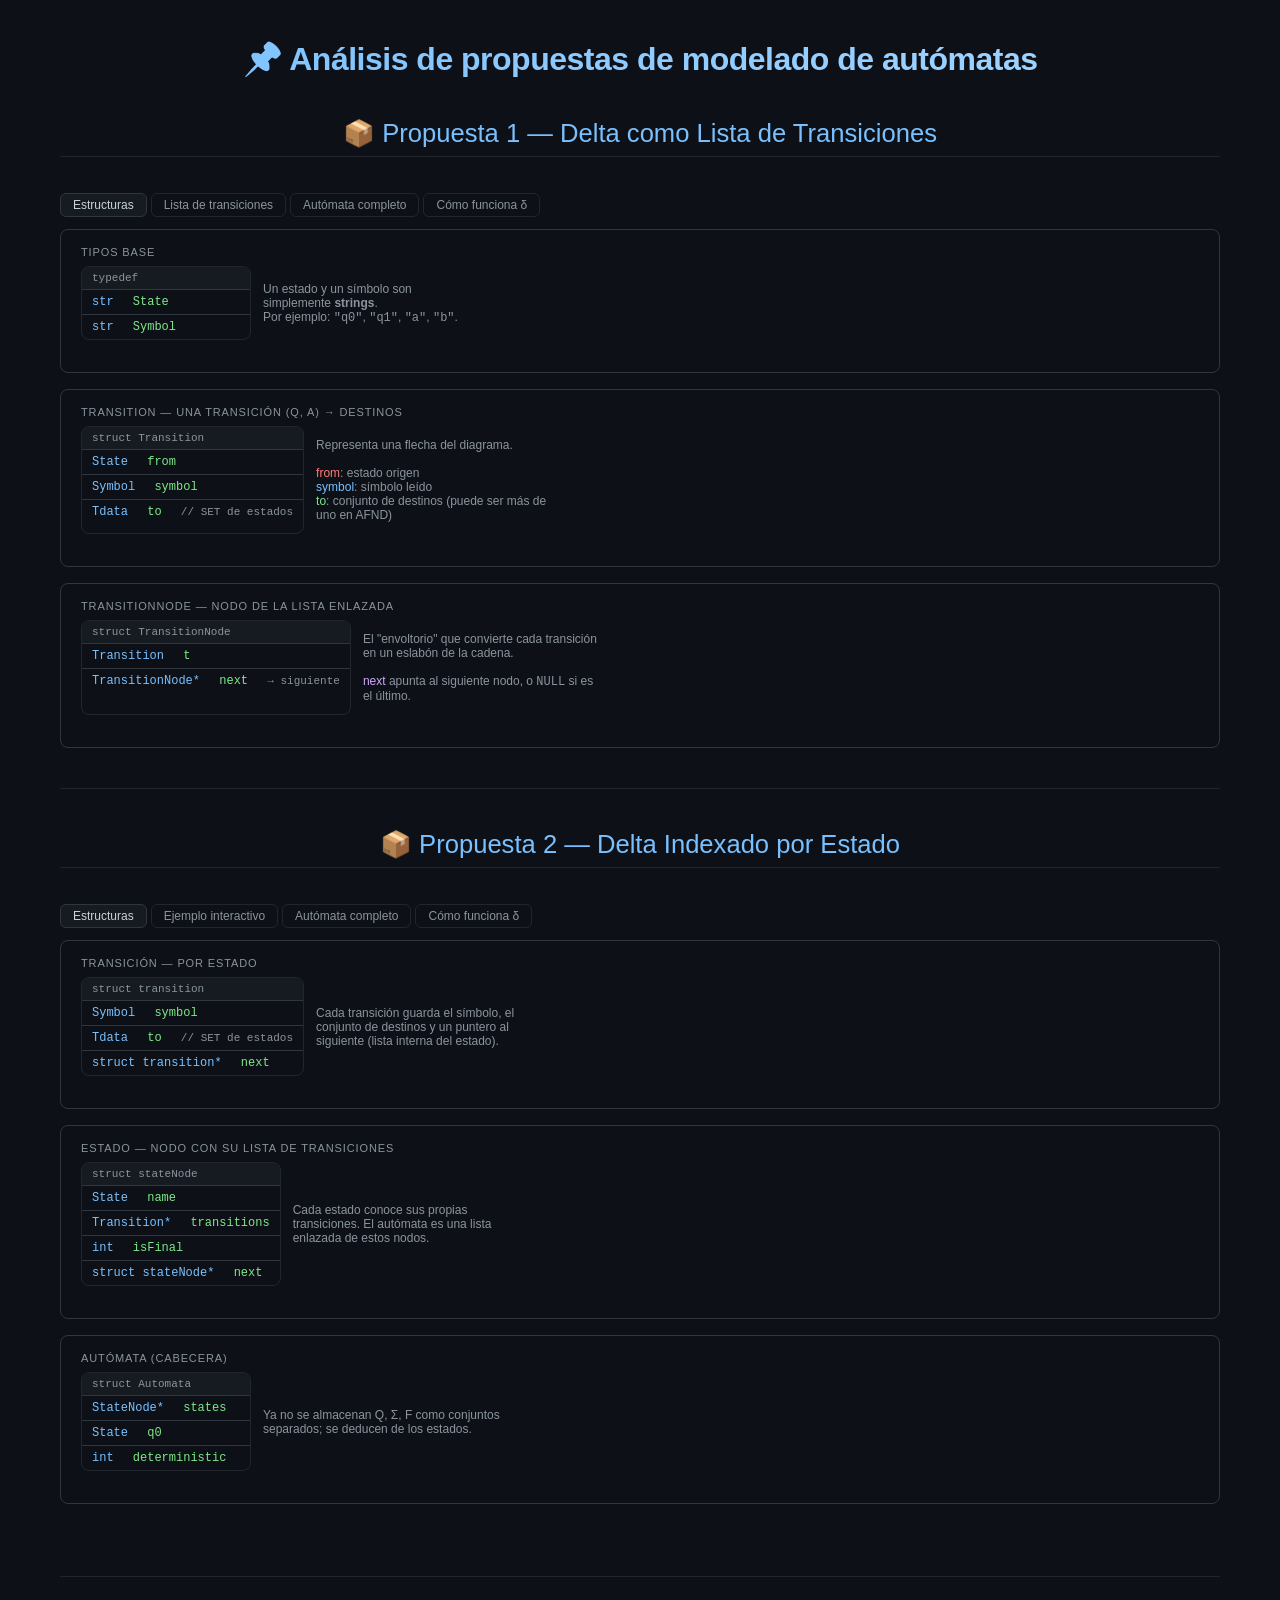
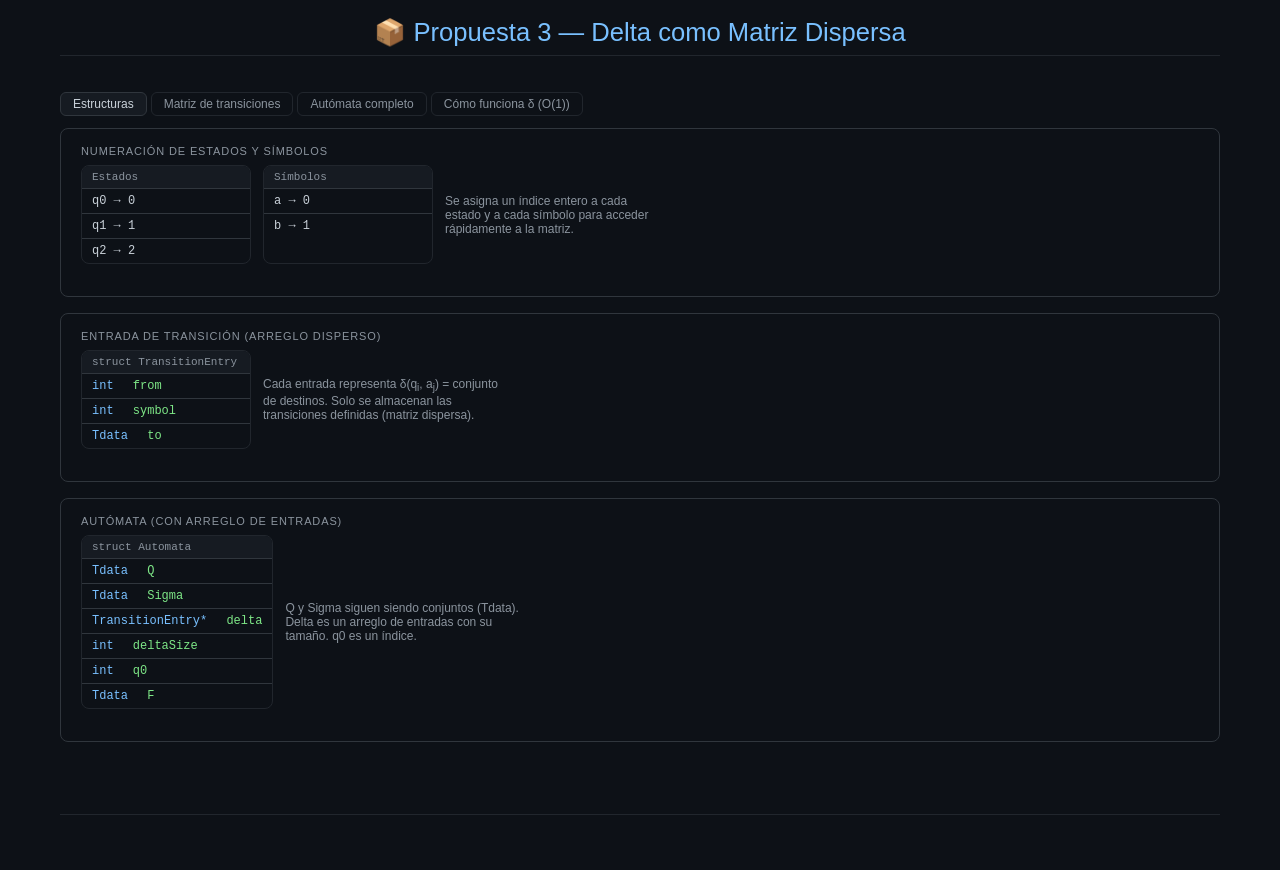
==== commit 635c58a2: "Update index.html" ====
--- a/docs/index.html
+++ b/docs/index.html
@@ -350,37 +350,7 @@
             </div>
         </div>
         <div class="card">
-            <div class="section-label">Diagrama de estados del AFND</div>
-            <svg width="100%" viewBox="0 0 520 220" role="img" class="svg-wrap">
-                <title>Diagrama AFND de ejemplo</title>
-                <defs>
-                    <marker id="arr2" viewBox="0 0 10 10" refX="8" refY="5" markerWidth="6" markerHeight="6" orient="auto-start-reverse">
-                        <path d="M2 1L8 5L2 9" fill="none" stroke="context-stroke" stroke-width="1.5" stroke-linecap="round" stroke-linejoin="round"/>
-                    </marker>
-                </defs>
-                <line x1="30" y1="110" x2="68" y2="110" stroke="var(--color-text-secondary)" stroke-width="1.2" marker-end="url(#arr2)"/>
-                <circle cx="100" cy="110" r="28" fill="none" stroke="#ff7b72" stroke-width="1.5"/>
-                <text x="100" y="115" text-anchor="middle" font-size="13" font-family="var(--font-mono)" fill="#ff7b72">q0</text>
-                <circle cx="280" cy="50" r="28" fill="none" stroke="var(--color-border-primary)" stroke-width="1.5"/>
-                <text x="280" y="55" text-anchor="middle" font-size="13" font-family="var(--font-mono)" fill="var(--color-text-primary)">q1</text>
-                <circle cx="400" cy="140" r="28" fill="none" stroke="#f0883e" stroke-width="1.5"/>
-                <circle cx="400" cy="140" r="22" fill="none" stroke="#f0883e" stroke-width="0.8"/>
-                <text x="400" y="145" text-anchor="middle" font-size="13" font-family="var(--font-mono)" fill="#f0883e">q2</text>
-                <path d="M124 90 Q200 30 252 50" fill="none" stroke="#79c0ff" stroke-width="1.3" marker-end="url(#arr2)"/>
-                <text x="182" y="42" text-anchor="middle" font-size="12" font-family="var(--font-mono)" fill="#79c0ff">a</text>
-                <path d="M126 120 Q240 200 372 148" fill="none" stroke="#79c0ff" stroke-width="1.3" marker-end="url(#arr2)"/>
-                <text x="250" y="200" text-anchor="middle" font-size="12" font-family="var(--font-mono)" fill="#79c0ff">a</text>
-                <path d="M302 68 Q370 80 380 114" fill="none" stroke="var(--color-text-secondary)" stroke-width="1.3" marker-end="url(#arr2)"/>
-                <text x="360" y="82" text-anchor="middle" font-size="12" font-family="var(--font-mono)" fill="var(--color-text-secondary)">b</text>
-                <path d="M376 120 Q240 20 128 92" fill="none" stroke="#7ee787" stroke-width="1.3" marker-end="url(#arr2)"/>
-                <text x="250" y="26" text-anchor="middle" font-size="12" font-family="var(--font-mono)" fill="#7ee787">a</text>
-                <circle cx="30" cy="185" r="6" fill="none" stroke="#f0883e" stroke-width="1.2"/>
-                <circle cx="30" cy="185" r="4" fill="none" stroke="#f0883e" stroke-width="0.8"/>
-                <text x="42" y="189" font-size="11" font-family="var(--font-sans)" fill="var(--color-text-secondary)">Estado de aceptación</text>
-                <line x1="180" y1="185" x2="196" y2="185" stroke="var(--color-text-secondary)" stroke-width="1.2" marker-end="url(#arr2)"/>
-                <text x="202" y="189" font-size="11" font-family="var(--font-sans)" fill="var(--color-text-secondary)">Estado inicial</text>
-            </svg>
-        </div>
+            
     </div>
 
     <div id="p1-delta" class="tab-content">
@@ -501,41 +471,7 @@
 
     <!-- TAB Autómata completo (diagrama + tabla) -->
     <div id="p2-automata2" class="tab-content">
-        <div class="card">
-            <div class="section-label">Diagrama de estados del AFND (mismo ejemplo)</div>
-            <svg width="100%" viewBox="0 0 520 220" role="img" class="svg-wrap">
-                <use href="#p1-automata svg" />  <!-- reutiliza el mismo SVG que en Propuesta 1 -->
-            </svg>
-            <!-- Reutilizamos el mismo SVG que ya está definido antes, pero no funciona con <use> tan fácil. Mejor copiamos de nuevo el SVG -->
-            <svg width="100%" viewBox="0 0 520 220" role="img">
-                <defs>
-                    <marker id="arr3" viewBox="0 0 10 10" refX="8" refY="5" markerWidth="6" markerHeight="6" orient="auto-start-reverse">
-                        <path d="M2 1L8 5L2 9" fill="none" stroke="context-stroke" stroke-width="1.5" stroke-linecap="round" stroke-linejoin="round"/>
-                    </marker>
-                </defs>
-                <line x1="30" y1="110" x2="68" y2="110" stroke="var(--color-text-secondary)" stroke-width="1.2" marker-end="url(#arr3)"/>
-                <circle cx="100" cy="110" r="28" fill="none" stroke="#ff7b72" stroke-width="1.5"/>
-                <text x="100" y="115" text-anchor="middle" font-size="13" fill="#ff7b72">q0</text>
-                <circle cx="280" cy="50" r="28" fill="none" stroke="var(--color-border-primary)" stroke-width="1.5"/>
-                <text x="280" y="55" text-anchor="middle" font-size="13" fill="var(--color-text-primary)">q1</text>
-                <circle cx="400" cy="140" r="28" fill="none" stroke="#f0883e" stroke-width="1.5"/>
-                <circle cx="400" cy="140" r="22" fill="none" stroke="#f0883e" stroke-width="0.8"/>
-                <text x="400" y="145" text-anchor="middle" font-size="13" fill="#f0883e">q2</text>
-                <path d="M124 90 Q200 30 252 50" fill="none" stroke="#79c0ff" stroke-width="1.3" marker-end="url(#arr3)"/>
-                <text x="182" y="42" text-anchor="middle" font-size="12" fill="#79c0ff">a</text>
-                <path d="M126 120 Q240 200 372 148" fill="none" stroke="#79c0ff" stroke-width="1.3" marker-end="url(#arr3)"/>
-                <text x="250" y="200" text-anchor="middle" font-size="12" fill="#79c0ff">a</text>
-                <path d="M302 68 Q370 80 380 114" fill="none" stroke="var(--color-text-secondary)" stroke-width="1.3" marker-end="url(#arr3)"/>
-                <text x="360" y="82" text-anchor="middle" font-size="12" fill="var(--color-text-secondary)">b</text>
-                <path d="M376 120 Q240 20 128 92" fill="none" stroke="#7ee787" stroke-width="1.3" marker-end="url(#arr3)"/>
-                <text x="250" y="26" text-anchor="middle" font-size="12" fill="#7ee787">a</text>
-                <circle cx="30" cy="185" r="6" fill="none" stroke="#f0883e" stroke-width="1.2"/>
-                <circle cx="30" cy="185" r="4" fill="none" stroke="#f0883e" stroke-width="0.8"/>
-                <text x="42" y="189" font-size="11" fill="var(--color-text-secondary)">Estado de aceptación</text>
-                <line x1="180" y1="185" x2="196" y2="185" stroke="var(--color-text-secondary)" stroke-width="1.2" marker-end="url(#arr3)"/>
-                <text x="202" y="189" font-size="11" fill="var(--color-text-secondary)">Estado inicial</text>
-            </svg>
-        </div>
+        
         <div class="card">
             <div class="section-label">Estructura en memoria (lista de estados)</div>
             <div class="auto-grid">
@@ -904,37 +840,7 @@
 
     <!-- TAB Autómata completo (estructura en memoria) -->
     <div id="p3-automata3" class="tab-content">
-        <div class="card">
-            <div class="section-label">Diagrama de estados (mismo AFND)</div>
-            <svg width="100%" viewBox="0 0 520 220" role="img">
-                <defs>
-                    <marker id="arr4" viewBox="0 0 10 10" refX="8" refY="5" markerWidth="6" markerHeight="6" orient="auto-start-reverse">
-                        <path d="M2 1L8 5L2 9" fill="none" stroke="context-stroke" stroke-width="1.5" stroke-linecap="round" stroke-linejoin="round"/>
-                    </marker>
-                </defs>
-                <line x1="30" y1="110" x2="68" y2="110" stroke="var(--color-text-secondary)" stroke-width="1.2" marker-end="url(#arr4)"/>
-                <circle cx="100" cy="110" r="28" fill="none" stroke="#ff7b72" stroke-width="1.5"/>
-                <text x="100" y="115" text-anchor="middle" font-size="13" fill="#ff7b72">q0</text>
-                <circle cx="280" cy="50" r="28" fill="none" stroke="var(--color-border-primary)" stroke-width="1.5"/>
-                <text x="280" y="55" text-anchor="middle" font-size="13" fill="var(--color-text-primary)">q1</text>
-                <circle cx="400" cy="140" r="28" fill="none" stroke="#f0883e" stroke-width="1.5"/>
-                <circle cx="400" cy="140" r="22" fill="none" stroke="#f0883e" stroke-width="0.8"/>
-                <text x="400" y="145" text-anchor="middle" font-size="13" fill="#f0883e">q2</text>
-                <path d="M124 90 Q200 30 252 50" fill="none" stroke="#79c0ff" stroke-width="1.3" marker-end="url(#arr4)"/>
-                <text x="182" y="42" text-anchor="middle" font-size="12" fill="#79c0ff">a</text>
-                <path d="M126 120 Q240 200 372 148" fill="none" stroke="#79c0ff" stroke-width="1.3" marker-end="url(#arr4)"/>
-                <text x="250" y="200" text-anchor="middle" font-size="12" fill="#79c0ff">a</text>
-                <path d="M302 68 Q370 80 380 114" fill="none" stroke="var(--color-text-secondary)" stroke-width="1.3" marker-end="url(#arr4)"/>
-                <text x="360" y="82" text-anchor="middle" font-size="12" fill="var(--color-text-secondary)">b</text>
-                <path d="M376 120 Q240 20 128 92" fill="none" stroke="#7ee787" stroke-width="1.3" marker-end="url(#arr4)"/>
-                <text x="250" y="26" text-anchor="middle" font-size="12" fill="#7ee787">a</text>
-                <circle cx="30" cy="185" r="6" fill="none" stroke="#f0883e" stroke-width="1.2"/>
-                <circle cx="30" cy="185" r="4" fill="none" stroke="#f0883e" stroke-width="0.8"/>
-                <text x="42" y="189" font-size="11" fill="var(--color-text-secondary)">Estado de aceptación</text>
-                <line x1="180" y1="185" x2="196" y2="185" stroke="var(--color-text-secondary)" stroke-width="1.2" marker-end="url(#arr4)"/>
-                <text x="202" y="189" font-size="11" fill="var(--color-text-secondary)">Estado inicial</text>
-            </svg>
-        </div>
+        
         <div class="card">
             <div class="section-label">Estructura en memoria (arreglo disperso)</div>
             <div class="auto-grid">
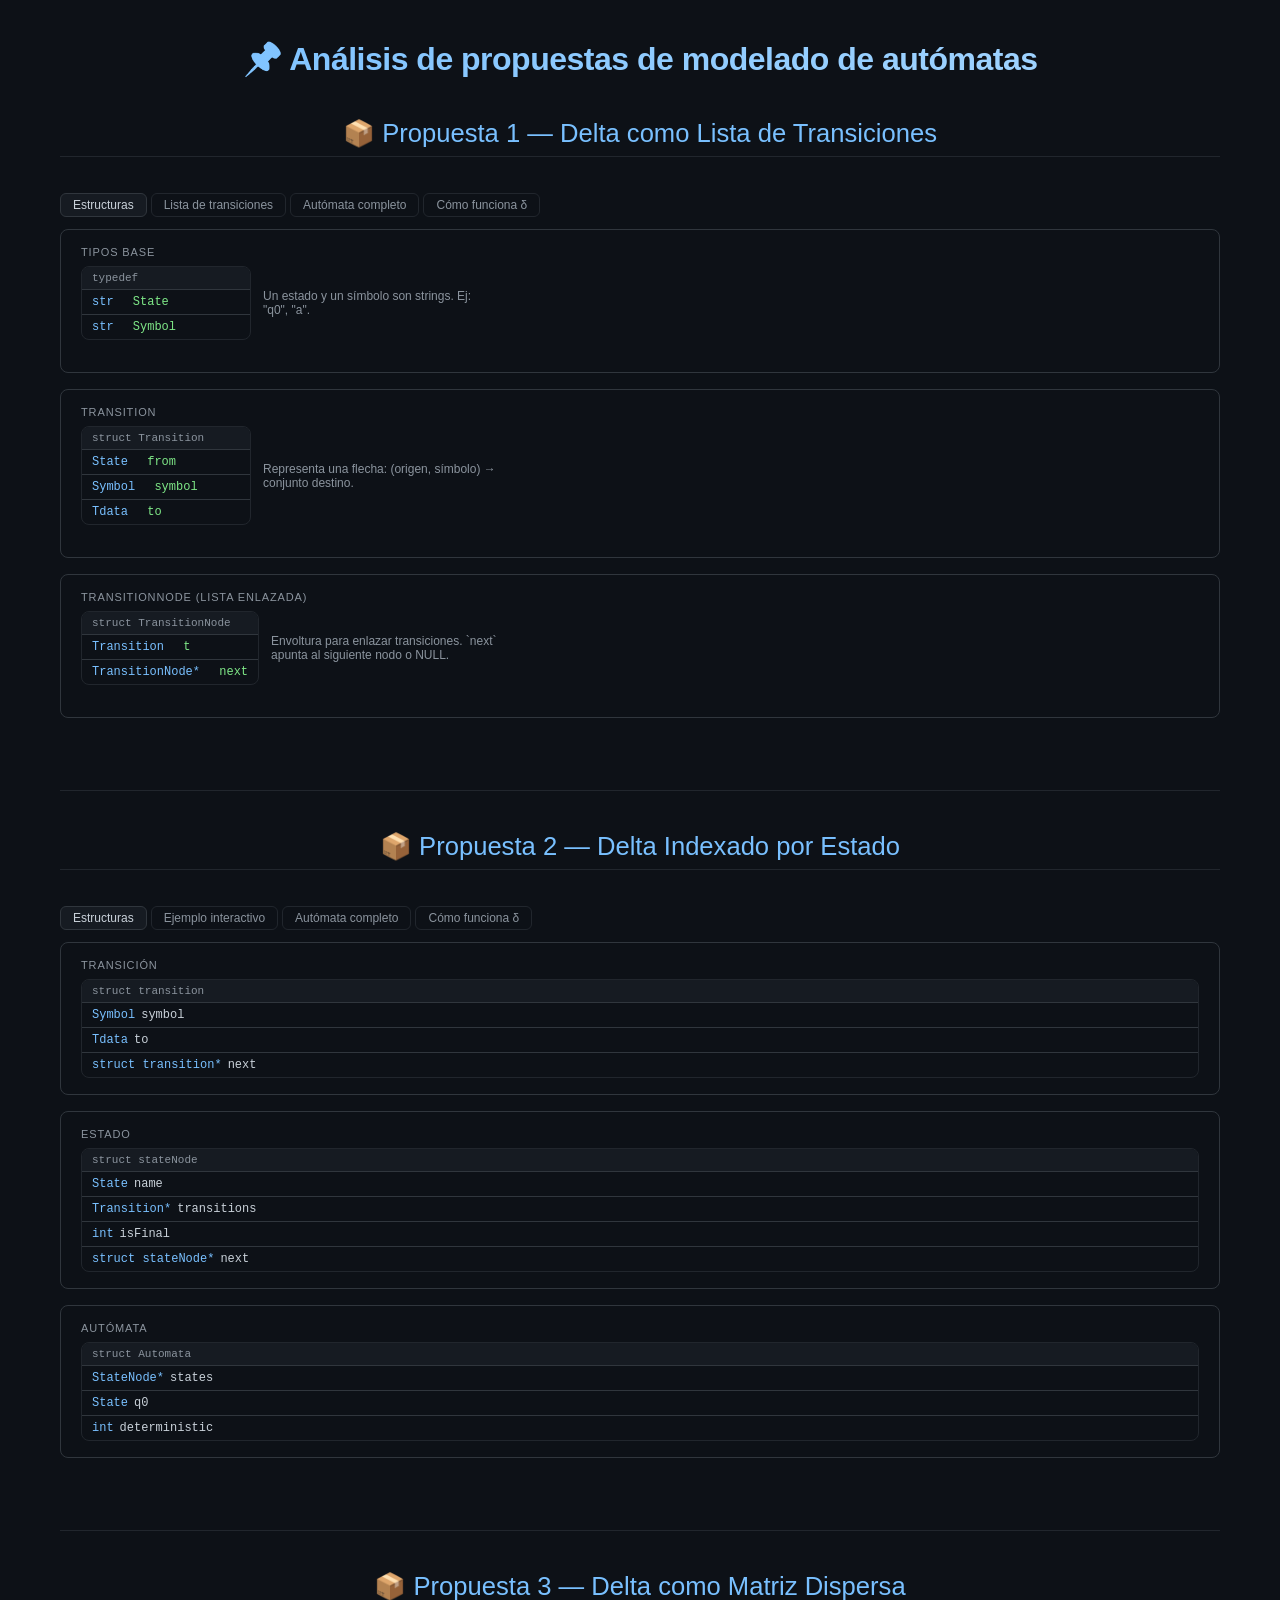
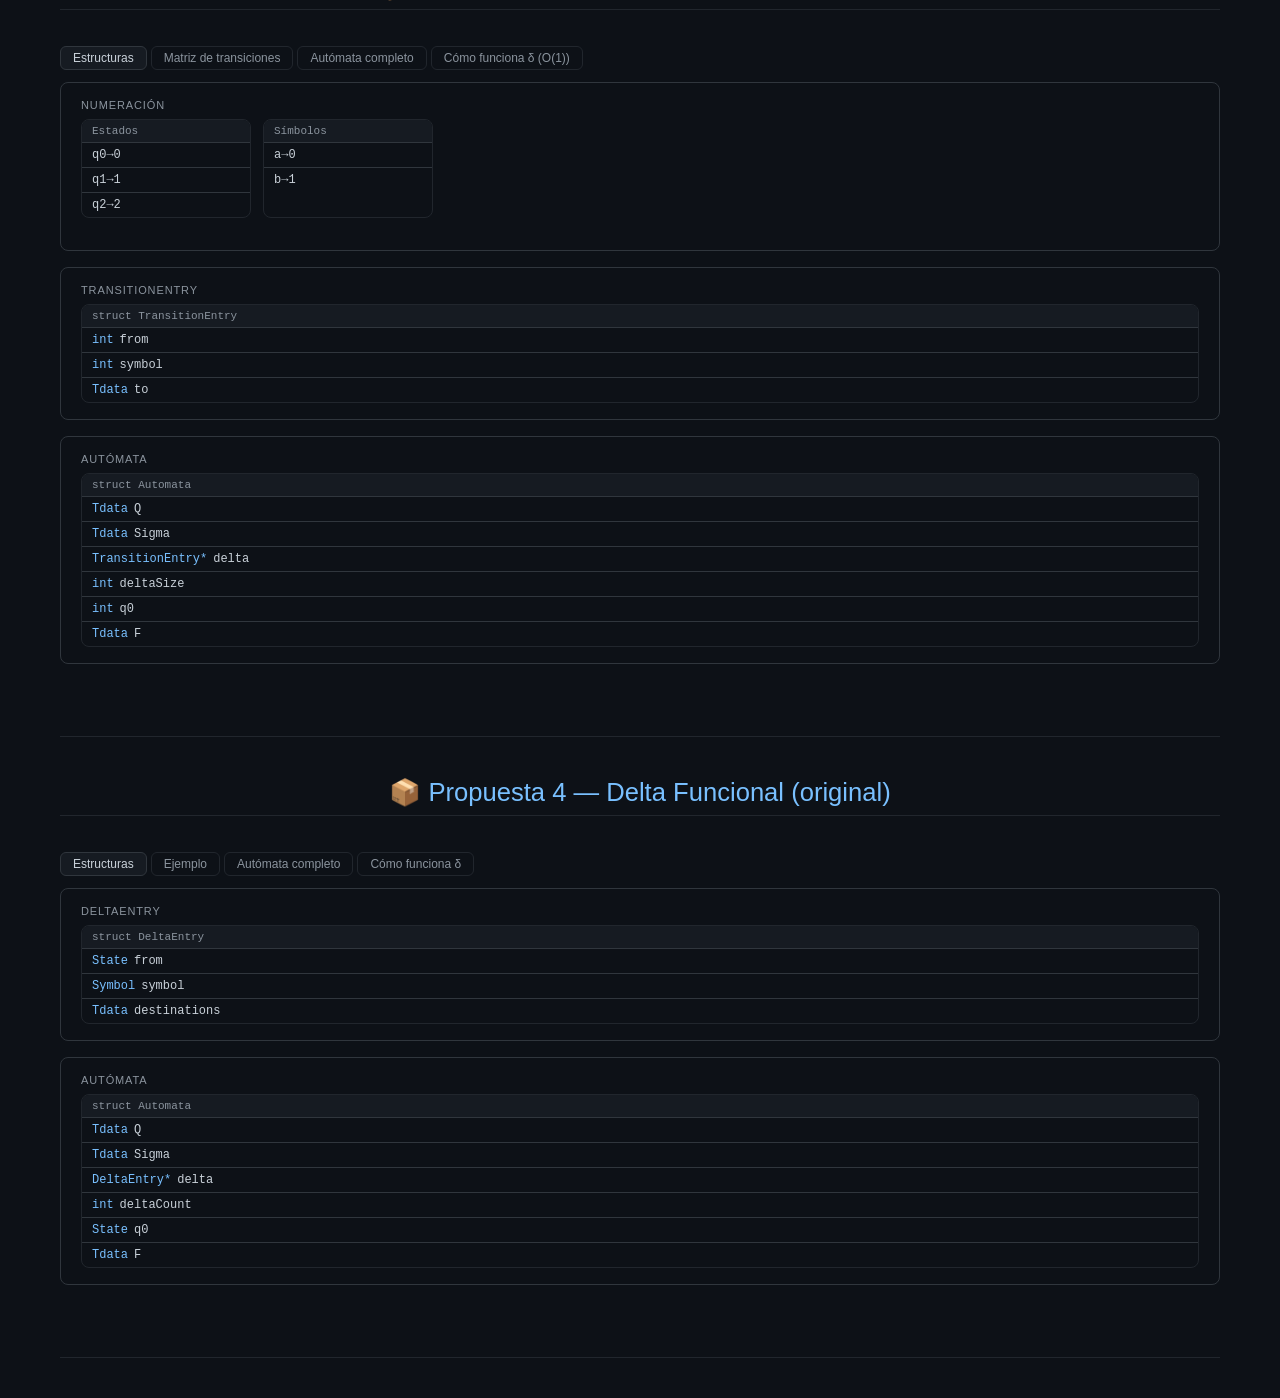
==== commit b67f3397: "Update index.html" ====
--- a/docs/index.html
+++ b/docs/index.html
@@ -6,7 +6,6 @@
     <title>Propuestas de modelado de autómatas</title>
     <style>
         :root {
-            /* Tema oscuro azulado (fácil para la vista) */
             --color-background-primary: #0d1117;
             --color-background-secondary: #161b22;
             --color-border-primary: #30363d;
@@ -198,20 +197,30 @@
             color: var(--color-text-secondary);
         }
         .detail-panel strong { color: var(--color-text-primary); }
-        .svg-wrap { overflow: visible; }
-        .tabs { display:flex; gap:4px; margin-bottom:12px; flex-wrap: wrap; }
+        .tabs {
+            display: flex;
+            gap: 4px;
+            margin-bottom: 12px;
+            flex-wrap: wrap;
+        }
         .tab-btn {
-            font-size:12px; font-family:var(--font-sans);
-            padding:4px 12px; border-radius:6px; border:0.5px solid var(--color-border-secondary);
-            background:transparent; color:var(--color-text-secondary); cursor:pointer;
+            font-size: 12px;
+            font-family: var(--font-sans);
+            padding: 4px 12px;
+            border-radius: 6px;
+            border: 0.5px solid var(--color-border-secondary);
+            background: transparent;
+            color: var(--color-text-secondary);
+            cursor: pointer;
             transition: all .15s;
         }
-        .tab-btn.active { background:var(--color-background-secondary); color:var(--color-text-primary); border-color:var(--color-border-primary); }
-        .tab-content { display:none; }
-        .tab-content.active { display:block; }
-        /* Ajustes para SVG */
-        svg text { fill: var(--color-text-primary); }
-        svg circle, svg line, svg path { stroke: var(--color-text-secondary); }
+        .tab-btn.active {
+            background: var(--color-background-secondary);
+            color: var(--color-text-primary);
+            border-color: var(--color-border-primary);
+        }
+        .tab-content { display: none; }
+        .tab-content.active { display: block; }
         /* Estilos específicos para Propuesta 2 */
         .state-node {
             background: var(--color-background-secondary);
@@ -250,9 +259,7 @@
 
 <!-- ================= PROPUESTA 1 ================= -->
 <h2 class="prop-title">📦 Propuesta 1 — Delta como Lista de Transiciones</h2>
-
-<div style="padding: 16px 0;">
-    <!-- TABS para Propuesta 1 -->
+<div id="prop1" style="padding: 16px 0;">
     <div class="tabs">
         <button class="tab-btn active" onclick="showTab('p1', 'structs')">Estructuras</button>
         <button class="tab-btn" onclick="showTab('p1', 'lista')">Lista de transiciones</button>
@@ -260,60 +267,32 @@
         <button class="tab-btn" onclick="showTab('p1', 'delta')">Cómo funciona δ</button>
     </div>
 
-    <!-- Contenido de las pestañas (Propuesta 1) -->
     <div id="p1-structs" class="tab-content active">
         <div class="card">
             <div class="section-label">Tipos base</div>
             <div class="struct-row">
-                <div class="struct-box">
-                    <div class="struct-header">typedef</div>
-                    <div class="struct-field"><span class="type-kw">str</span>&nbsp;<span class="field-name">State</span></div>
-                    <div class="struct-field"><span class="type-kw">str</span>&nbsp;<span class="field-name">Symbol</span></div>
-                </div>
-                <div style="font-family:var(--font-sans);font-size:12px;color:var(--color-text-secondary);padding:12px 0;align-self:center;max-width:220px;">
-                    Un estado y un símbolo son simplemente <strong>strings</strong>.<br>Por ejemplo: <code>"q0"</code>, <code>"q1"</code>, <code>"a"</code>, <code>"b"</code>.
-                </div>
+                <div class="struct-box"><div class="struct-header">typedef</div><div class="struct-field"><span class="type-kw">str</span>&nbsp;<span class="field-name">State</span></div><div class="struct-field"><span class="type-kw">str</span>&nbsp;<span class="field-name">Symbol</span></div></div>
+                <div style="font-family:var(--font-sans);font-size:12px;color:var(--color-text-secondary);padding:12px 0;align-self:center;max-width:220px;">Un estado y un símbolo son strings. Ej: "q0", "a".</div>
             </div>
         </div>
         <div class="card">
-            <div class="section-label">Transition — una transición (q, a) → destinos</div>
+            <div class="section-label">Transition</div>
             <div class="struct-row">
-                <div class="struct-box">
-                    <div class="struct-header">struct Transition</div>
-                    <div class="struct-field"><span class="type-kw">State</span>&nbsp;<span class="field-name">from</span></div>
-                    <div class="struct-field"><span class="type-kw">Symbol</span>&nbsp;<span class="field-name">symbol</span></div>
-                    <div class="struct-field"><span class="type-kw">Tdata</span>&nbsp;<span class="field-name">to</span>&nbsp;<span class="comment">// SET de estados</span></div>
-                </div>
-                <div style="font-family:var(--font-sans);font-size:12px;color:var(--color-text-secondary);padding:12px 0;align-self:center;max-width:240px;">
-                    Representa una flecha del diagrama.<br><br>
-                    <span style="color:#ff7b72">from</span>: estado origen<br>
-                    <span style="color:#79c0ff">symbol</span>: símbolo leído<br>
-                    <span style="color:#7ee787">to</span>: conjunto de destinos (puede ser más de uno en AFND)
-                </div>
+                <div class="struct-box"><div class="struct-header">struct Transition</div><div class="struct-field"><span class="type-kw">State</span>&nbsp;<span class="field-name">from</span></div><div class="struct-field"><span class="type-kw">Symbol</span>&nbsp;<span class="field-name">symbol</span></div><div class="struct-field"><span class="type-kw">Tdata</span>&nbsp;<span class="field-name">to</span></div></div>
+                <div style="font-family:var(--font-sans);font-size:12px;color:var(--color-text-secondary);padding:12px 0;align-self:center;max-width:240px;">Representa una flecha: (origen, símbolo) → conjunto destino.</div>
             </div>
         </div>
         <div class="card">
-            <div class="section-label">TransitionNode — nodo de la lista enlazada</div>
-            <div class="struct-row">
-                <div class="struct-box">
-                    <div class="struct-header">struct TransitionNode</div>
-                    <div class="struct-field"><span class="type-kw">Transition</span>&nbsp;<span class="field-name">t</span></div>
-                    <div class="struct-field"><span class="type-kw">TransitionNode*</span>&nbsp;<span class="field-name">next</span>&nbsp;<span class="comment">→ siguiente</span></div>
-                </div>
-                <div style="font-family:var(--font-sans);font-size:12px;color:var(--color-text-secondary);padding:12px 0;align-self:center;max-width:240px;">
-                    El "envoltorio" que convierte cada transición en un eslabón de la cadena.<br><br>
-                    <span style="color:#d2a8ff">next</span> apunta al siguiente nodo, o <code>NULL</code> si es el último.
-                </div>
-            </div>
+            <div class="section-label">TransitionNode (lista enlazada)</div>
+            <div class="struct-row"><div class="struct-box"><div class="struct-header">struct TransitionNode</div><div class="struct-field"><span class="type-kw">Transition</span>&nbsp;<span class="field-name">t</span></div><div class="struct-field"><span class="type-kw">TransitionNode*</span>&nbsp;<span class="field-name">next</span></div></div>
+            <div style="font-family:var(--font-sans);font-size:12px;color:var(--color-text-secondary);padding:12px 0;align-self:center;max-width:240px;">Envoltura para enlazar transiciones. `next` apunta al siguiente nodo o NULL.</div></div>
         </div>
     </div>
 
     <div id="p1-lista" class="tab-content">
         <div class="card">
             <div class="section-label">AFND de ejemplo — lista Delta en memoria</div>
-            <div style="font-family:var(--font-sans);font-size:12px;color:var(--color-text-secondary);margin-bottom:14px;">
-                Hacé click en un nodo para ver los detalles. La lista vive en el heap; cada nodo apunta al siguiente.
-            </div>
+            <div style="font-family:var(--font-sans);font-size:12px;color:var(--color-text-secondary);margin-bottom:14px;">Hacé click en un nodo para ver los detalles.</div>
             <div class="ll-container" id="ll-container-p1"></div>
             <div class="detail-panel" id="detail-panel-p1">Seleccioná un nodo para ver qué transición representa.</div>
         </div>
@@ -321,76 +300,38 @@
 
     <div id="p1-automata" class="tab-content">
         <div class="card">
-            <div class="section-label">struct Automata — los 5 componentes de (Q, Σ, δ, q0, F)</div>
+            <div class="section-label">struct Automata — los 5 componentes</div>
             <div class="auto-grid">
-                <div class="auto-field">
-                    <div class="auto-field-label">Q — estados</div>
-                    <div class="auto-field-val" style="color:#7ee787">SET { "q0", "q1", "q2" }</div>
-                </div>
-                <div class="auto-field">
-                    <div class="auto-field-label">Σ — alfabeto</div>
-                    <div class="auto-field-val" style="color:#79c0ff">SET { "a", "b" }</div>
-                </div>
-                <div class="auto-field" style="grid-column:span 2">
-                    <div class="auto-field-label">δ — Delta (lista enlazada)</div>
-                    <div class="auto-field-val" style="color:#d2a8ff">TransitionNode* → [q0,a,{q1,q2}] → [q1,b,{q2}] → [q2,a,{q0}] → NULL</div>
-                </div>
-                <div class="auto-field">
-                    <div class="auto-field-label">q0 — estado inicial</div>
-                    <div class="auto-field-val" style="color:#ff7b72">"q0"</div>
-                </div>
-                <div class="auto-field">
-                    <div class="auto-field-label">F — estados de aceptación</div>
-                    <div class="auto-field-val" style="color:#f0883e">SET { "q2" }</div>
-                </div>
-                <div class="auto-field" style="grid-column:span 2">
-                    <div class="auto-field-label">deterministic</div>
-                    <div class="auto-field-val">0 &nbsp;<span style="color:var(--color-text-secondary);font-size:11px;">→ es AFND</span></div>
-                </div>
+                <div class="auto-field"><div class="auto-field-label">Q — estados</div><div class="auto-field-val" style="color:#7ee787">SET { "q0", "q1", "q2" }</div></div>
+                <div class="auto-field"><div class="auto-field-label">Σ — alfabeto</div><div class="auto-field-val" style="color:#79c0ff">SET { "a", "b" }</div></div>
+                <div class="auto-field" style="grid-column:span 2"><div class="auto-field-label">δ — Delta</div><div class="auto-field-val" style="color:#d2a8ff">TransitionNode* → [q0,a,{q1,q2}] → [q1,b,{q2}] → [q2,a,{q0}] → NULL</div></div>
+                <div class="auto-field"><div class="auto-field-label">q0</div><div class="auto-field-val" style="color:#ff7b72">"q0"</div></div>
+                <div class="auto-field"><div class="auto-field-label">F</div><div class="auto-field-val" style="color:#f0883e">SET { "q2" }</div></div>
+                <div class="auto-field" style="grid-column:span 2"><div class="auto-field-label">deterministic</div><div class="auto-field-val">0 → AFND</div></div>
             </div>
         </div>
-        <div class="card">
-            
     </div>
 
     <div id="p1-delta" class="tab-content">
         <div class="card">
             <div class="section-label">Búsqueda en la lista — delta(A, q, a)</div>
-            <div style="font-family:var(--font-sans);font-size:13px;color:var(--color-text-secondary);margin-bottom:14px;">
-                Simulá la función <code>delta()</code> (Propuesta 1). Elegí estado y símbolo:
+            <div style="display:flex;gap:10px;flex-wrap:wrap;margin-bottom:14px;">
+                <div><div style="font-size:11px;">Estado q</div><select id="sel-q-p1"><option>q0</option><option>q1</option><option>q2</option></select></div>
+                <div><div style="font-size:11px;">Símbolo a</div><select id="sel-a-p1"><option>a</option><option>b</option></select></div>
+                <button onclick="runDeltaP1()">Ejecutar δ</button>
             </div>
-            <div style="display:flex;gap:10px;flex-wrap:wrap;margin-bottom:14px;">
-                <div>
-                    <div style="font-size:11px;color:var(--color-text-secondary);margin-bottom:4px;">Estado q</div>
-                    <select id="sel-q-p1" style="font-size:13px;padding:5px 8px;border-radius:6px;border:0.5px solid var(--color-border-secondary);background:var(--color-background-secondary);color:var(--color-text-primary);">
-                        <option>q0</option><option>q1</option><option>q2</option>
-                    </select>
-                </div>
-                <div>
-                    <div style="font-size:11px;color:var(--color-text-secondary);margin-bottom:4px;">Símbolo a</div>
-                    <select id="sel-a-p1" style="font-size:13px;padding:5px 8px;border-radius:6px;border:0.5px solid var(--color-border-secondary);background:var(--color-background-secondary);color:var(--color-text-primary);">
-                        <option>a</option><option>b</option>
-                    </select>
-                </div>
-                <div style="align-self:flex-end;">
-                    <button onclick="runDeltaP1()" style="font-size:13px;padding:5px 16px;border-radius:6px;border:0.5px solid var(--color-border-secondary);background:transparent;color:var(--color-text-primary);cursor:pointer;">Ejecutar δ</button>
-                </div>
-            </div>
-            <div id="delta-trace-p1" style="font-size:12px;font-family:var(--font-mono);">
-                <div style="color:var(--color-text-secondary);">Presioná "Ejecutar δ" para ver el recorrido nodo por nodo.</div>
-            </div>
+            <div id="delta-trace-p1" style="font-size:12px;">Presioná "Ejecutar δ" para ver el recorrido.</div>
         </div>
         <div class="card">
             <div class="section-label">Pseudocódigo</div>
-            <pre style="font-size:12px;line-height:1.7;color:var(--color-text-primary);overflow-x:auto;"><span style="color:var(--color-text-secondary)">// Recorre la lista buscando (from==q && symbol==a)</span>
-<span style="color:#79c0ff">Tdata</span> <span style="color:#7ee787">delta</span>(<span style="color:#79c0ff">Automata</span>* A, <span style="color:#79c0ff">State</span> q, <span style="color:#79c0ff">Symbol</span> a) {
-  <span style="color:#79c0ff">TransitionNode</span>* curr = A->Delta;
-  <span style="color:#ff7b72">while</span> (curr != NULL) {
-    <span style="color:#ff7b72">if</span> (curr->t.from == q && curr->t.symbol == a)
-      <span style="color:#ff7b72">return</span> curr->t.to;
+            <pre style="font-size:12px;">Tdata delta(Automata* A, State q, Symbol a) {
+  TransitionNode* curr = A->Delta;
+  while (curr != NULL) {
+    if (curr->t.from == q && curr->t.symbol == a)
+      return curr->t.to;
     curr = curr->next;
   }
-  <span style="color:#ff7b72">return</span> NULL;
+  return NULL;
 }</pre>
         </div>
     </div>
@@ -400,9 +341,7 @@
 
 <!-- ================= PROPUESTA 2 ================= -->
 <h2 class="prop-title">📦 Propuesta 2 — Delta Indexado por Estado</h2>
-
-<div style="padding: 16px 0;">
-    <!-- TABS para Propuesta 2 -->
+<div id="prop2" style="padding: 16px 0;">
     <div class="tabs">
         <button class="tab-btn active" onclick="showTab('p2', 'estructuras')">Estructuras</button>
         <button class="tab-btn" onclick="showTab('p2', 'ejemplo')">Ejemplo interactivo</button>
@@ -410,327 +349,45 @@
         <button class="tab-btn" onclick="showTab('p2', 'delta2')">Cómo funciona δ</button>
     </div>
 
-    <!-- TAB Estructuras -->
     <div id="p2-estructuras" class="tab-content active">
-        <div class="card">
-            <div class="section-label">Transición — por estado</div>
-            <div class="struct-row">
-                <div class="struct-box">
-                    <div class="struct-header">struct transition</div>
-                    <div class="struct-field"><span class="type-kw">Symbol</span>&nbsp;<span class="field-name">symbol</span></div>
-                    <div class="struct-field"><span class="type-kw">Tdata</span>&nbsp;<span class="field-name">to</span>&nbsp;<span class="comment">// SET de estados</span></div>
-                    <div class="struct-field"><span class="type-kw">struct transition*</span>&nbsp;<span class="field-name">next</span></div>
-                </div>
-                <div style="font-family:var(--font-sans);font-size:12px;color:var(--color-text-secondary);padding:12px 0;align-self:center;max-width:240px;">
-                    Cada transición guarda el símbolo, el conjunto de destinos y un puntero al siguiente (lista interna del estado).
-                </div>
+        <div class="card"><div class="section-label">Transición</div><div class="struct-box"><div class="struct-header">struct transition</div><div class="struct-field"><span class="type-kw">Symbol</span> symbol</div><div class="struct-field"><span class="type-kw">Tdata</span> to</div><div class="struct-field"><span class="type-kw">struct transition*</span> next</div></div></div>
+        <div class="card"><div class="section-label">Estado</div><div class="struct-box"><div class="struct-header">struct stateNode</div><div class="struct-field"><span class="type-kw">State</span> name</div><div class="struct-field"><span class="type-kw">Transition*</span> transitions</div><div class="struct-field"><span class="type-kw">int</span> isFinal</div><div class="struct-field"><span class="type-kw">struct stateNode*</span> next</div></div></div>
+        <div class="card"><div class="section-label">Autómata</div><div class="struct-box"><div class="struct-header">struct Automata</div><div class="struct-field"><span class="type-kw">StateNode*</span> states</div><div class="struct-field"><span class="type-kw">State</span> q0</div><div class="struct-field"><span class="type-kw">int</span> deterministic</div></div></div>
+    </div>
+
+    <div id="p2-ejemplo" class="tab-content">
+        <div class="card"><div class="section-label">Estados con transiciones</div><div id="states-container-p2"></div><div class="detail-panel" id="detail-panel-p2">Seleccioná un estado.</div></div>
+    </div>
+
+    <div id="p2-automata2" class="tab-content">
+        <div class="card"><div class="section-label">Estructura en memoria</div><div class="auto-grid"><div class="auto-field"><div class="auto-field-label">Estados</div><div class="auto-field-val">q0 → q1 → q2 → NULL</div></div><div class="auto-field"><div class="auto-field-label">q0</div><div class="auto-field-val" style="color:#ff7b72">q0</div></div><div class="auto-field" style="grid-column:span 2"><div class="auto-field-label">Transiciones por estado</div><div class="auto-field-val">q0: a→{q1,q2}<br>q1: b→{q2}<br>q2: a→{q0}</div></div><div class="auto-field"><div class="auto-field-label">deterministic</div><div class="auto-field-val">0 (AFND)</div></div></div></div>
+    </div>
+
+    <div id="p2-delta2" class="tab-content">
+        <div class="card"><div class="section-label">Búsqueda por estado</div>
+            <div style="display:flex;gap:10px;flex-wrap:wrap;margin-bottom:14px;">
+                <div><div style="font-size:11px;">Estado q</div><select id="sel-q-p2"><option>q0</option><option>q1</option><option>q2</option></select></div>
+                <div><div style="font-size:11px;">Símbolo a</div><select id="sel-a-p2"><option>a</option><option>b</option></select></div>
+                <button onclick="runDeltaP2()">Ejecutar δ</button>
             </div>
-        </div>
-        <div class="card">
-            <div class="section-label">Estado — nodo con su lista de transiciones</div>
-            <div class="struct-row">
-                <div class="struct-box">
-                    <div class="struct-header">struct stateNode</div>
-                    <div class="struct-field"><span class="type-kw">State</span>&nbsp;<span class="field-name">name</span></div>
-                    <div class="struct-field"><span class="type-kw">Transition*</span>&nbsp;<span class="field-name">transitions</span></div>
-                    <div class="struct-field"><span class="type-kw">int</span>&nbsp;<span class="field-name">isFinal</span></div>
-                    <div class="struct-field"><span class="type-kw">struct stateNode*</span>&nbsp;<span class="field-name">next</span></div>
-                </div>
-                <div style="font-family:var(--font-sans);font-size:12px;color:var(--color-text-secondary);padding:12px 0;align-self:center;max-width:240px;">
-                    Cada estado conoce sus propias transiciones. El autómata es una lista enlazada de estos nodos.
-                </div>
-            </div>
-        </div>
-        <div class="card">
-            <div class="section-label">Autómata (cabecera)</div>
-            <div class="struct-row">
-                <div class="struct-box">
-                    <div class="struct-header">struct Automata</div>
-                    <div class="struct-field"><span class="type-kw">StateNode*</span>&nbsp;<span class="field-name">states</span></div>
-                    <div class="struct-field"><span class="type-kw">State</span>&nbsp;<span class="field-name">q0</span></div>
-                    <div class="struct-field"><span class="type-kw">int</span>&nbsp;<span class="field-name">deterministic</span></div>
-                </div>
-                <div style="font-family:var(--font-sans);font-size:12px;color:var(--color-text-secondary);padding:12px 0;align-self:center;max-width:240px;">
-                    Ya no se almacenan Q, Σ, F como conjuntos separados; se deducen de los estados.
-                </div>
-            </div>
-        </div>
-    </div>
-
-    <!-- TAB Ejemplo interactivo (lista de estados con transiciones) -->
-    <div id="p2-ejemplo" class="tab-content">
-        <div class="card">
-            <div class="section-label">AFND de ejemplo — Estados con sus transiciones</div>
-            <div style="font-family:var(--font-sans);font-size:12px;color:var(--color-text-secondary);margin-bottom:14px;">
-                Hacé clic en un estado para ver sus transiciones internas.
-            </div>
-            <div id="states-container-p2"></div>
-            <div class="detail-panel" id="detail-panel-p2">Seleccioná un estado para ver sus transiciones.</div>
-        </div>
-    </div>
-
-    <!-- TAB Autómata completo (diagrama + tabla) -->
-    <div id="p2-automata2" class="tab-content">
-        
-        <div class="card">
-            <div class="section-label">Estructura en memoria (lista de estados)</div>
-            <div class="auto-grid">
-                <div class="auto-field">
-                    <div class="auto-field-label">Estados (StateNode*)</div>
-                    <div class="auto-field-val">q0 → q1 → q2 → NULL</div>
-                </div>
-                <div class="auto-field">
-                    <div class="auto-field-label">Estado inicial</div>
-                    <div class="auto-field-val" style="color:#ff7b72">q0</div>
-                </div>
-                <div class="auto-field" style="grid-column:span 2">
-                    <div class="auto-field-label">Transiciones por estado</div>
-                    <div class="auto-field-val">
-                        q0: a→{q1,q2}<br>
-                        q1: b→{q2}<br>
-                        q2: a→{q0}
-                    </div>
-                </div>
-                <div class="auto-field">
-                    <div class="auto-field-label">deterministic</div>
-                    <div class="auto-field-val">0 (AFND)</div>
-                </div>
-            </div>
-        </div>
-    </div>
-
-    <!-- TAB Cómo funciona delta (Propuesta 2) -->
-    <div id="p2-delta2" class="tab-content">
-        <div class="card">
-            <div class="section-label">Búsqueda en el estado — delta(A, q, a)</div>
-            <div style="font-family:var(--font-sans);font-size:13px;color:var(--color-text-secondary);margin-bottom:14px;">
-                Simulá la función <code>delta()</code> para Propuesta 2 (busca el estado y recorre su lista de transiciones).
-            </div>
-            <div style="display:flex;gap:10px;flex-wrap:wrap;margin-bottom:14px;">
-                <div>
-                    <div style="font-size:11px;color:var(--color-text-secondary);margin-bottom:4px;">Estado q</div>
-                    <select id="sel-q-p2" style="font-size:13px;padding:5px 8px;border-radius:6px;border:0.5px solid var(--color-border-secondary);background:var(--color-background-secondary);color:var(--color-text-primary);">
-                        <option>q0</option><option>q1</option><option>q2</option>
-                    </select>
-                </div>
-                <div>
-                    <div style="font-size:11px;color:var(--color-text-secondary);margin-bottom:4px;">Símbolo a</div>
-                    <select id="sel-a-p2" style="font-size:13px;padding:5px 8px;border-radius:6px;border:0.5px solid var(--color-border-secondary);background:var(--color-background-secondary);color:var(--color-text-primary);">
-                        <option>a</option><option>b</option>
-                    </select>
-                </div>
-                <div style="align-self:flex-end;">
-                    <button onclick="runDeltaP2()" style="font-size:13px;padding:5px 16px;border-radius:6px;border:0.5px solid var(--color-border-secondary);background:transparent;color:var(--color-text-primary);cursor:pointer;">Ejecutar δ</button>
-                </div>
-            </div>
-            <div id="delta-trace-p2" style="font-size:12px;font-family:var(--font-mono);">
-                <div style="color:var(--color-text-secondary);">Presioná "Ejecutar δ" para ver la búsqueda.</div>
-            </div>
-        </div>
-        <div class="card">
-            <div class="section-label">Pseudocódigo (Propuesta 2)</div>
-            <pre style="font-size:12px;line-height:1.7;color:var(--color-text-primary);overflow-x:auto;"><span style="color:var(--color-text-secondary)">// Busca el estado en la lista y luego recorre sus transiciones</span>
-<span style="color:#79c0ff">Tdata</span> <span style="color:#7ee787">delta</span>(<span style="color:#79c0ff">Automata</span>* A, <span style="color:#79c0ff">State</span> q, <span style="color:#79c0ff">Symbol</span> a) {
-  <span style="color:#79c0ff">StateNode</span>* curr = A->states;
-  <span style="color:#ff7b72">while</span> (curr != NULL && curr->name != q)
-    curr = curr->next;
-  <span style="color:#ff7b72">if</span> (curr == NULL) <span style="color:#ff7b72">return</span> NULL;
-  <span style="color:#79c0ff">Transition</span>* t = curr->transitions;
-  <span style="color:#ff7b72">while</span> (t != NULL && t->symbol != a)
-    t = t->next;
-  <span style="color:#ff7b72">return</span> (t != NULL) ? t->to : NULL;
-}</pre>
-        </div>
+            <div id="delta-trace-p2"></div>
+        </div>
+        <div class="card"><div class="section-label">Pseudocódigo</div><pre style="font-size:12px;">Tdata delta(Automata* A, State q, Symbol a) {
+  StateNode* curr = A->states;
+  while (curr && curr->name != q) curr = curr->next;
+  if (!curr) return NULL;
+  Transition* t = curr->transitions;
+  while (t && t->symbol != a) t = t->next;
+  return t ? t->to : NULL;
+}</pre></div>
     </div>
 </div>
 
-<script>
-// ---------- Datos comunes (transiciones) ----------
-const transitions_p1 = [
-  { from:"q0", sym:"a", to:"{q1,q2}" },
-  { from:"q1", sym:"b", to:"{q2}"    },
-  { from:"q2", sym:"a", to:"{q0}"    },
-];
-
-// Datos para Propuesta 2: estados con sus transiciones internas
-const states_p2 = [
-  { name: "q0", isFinal: false, transitions: [{ sym: "a", to: "{q1,q2}" }] },
-  { name: "q1", isFinal: false, transitions: [{ sym: "b", to: "{q2}" }] },
-  { name: "q2", isFinal: true,  transitions: [{ sym: "a", to: "{q0}" }] },
-];
-
-// ---------- Funciones comunes de pestañas ----------
-function showTab(prop, tabId) {
-  // Ocultar todos los contenidos de la prop
-  const propDiv = (prop === 'p1') ? document.querySelector('#p1-structs').parentNode : document.querySelector('#p2-estructuras').parentNode;
-  const tabs = propDiv.querySelectorAll('.tab-content');
-  tabs.forEach(tab => tab.classList.remove('active'));
-  // Mostrar el elegido
-  document.getElementById(`${prop}-${tabId}`).classList.add('active');
-  // Marcar botón activo
-  const btns = propDiv.querySelectorAll('.tab-btn');
-  btns.forEach(btn => btn.classList.remove('active'));
-  event.target.classList.add('active');
-}
-
-// ---------- Propuesta 1: lista de transiciones (interactiva) ----------
-function buildLinkedListP1() {
-  const container = document.getElementById('ll-container-p1');
-  if (!container) return;
-  container.innerHTML = '';
-  transitions_p1.forEach((t, i) => {
-    const node = document.createElement('div');
-    node.className = 'll-node';
-    const isLast = i === transitions_p1.length - 1;
-    node.innerHTML = `
-      <div class="ll-box" id="llnode-p1-${i}" onclick="selectNodeP1(${i})">
-        <div class="ll-title">TransitionNode[${i}]</div>
-        <div class="ll-field"><span class="ll-key">t.from</span><span class="ll-val from-val">"${t.from}"</span></div>
-        <div class="ll-field"><span class="ll-key">t.symbol</span><span class="ll-val sym-val">"${t.sym}"</span></div>
-        <div class="ll-field"><span class="ll-key">t.to</span><span class="ll-val to-val">${t.to}</span></div>
-        <div class="ll-field"><span class="ll-key">next</span><span class="ll-val next-val">${isLast ? 'NULL' : '→ node['+(i+1)+']'}</span></div>
-      </div>
-    `;
-    container.appendChild(node);
-    if (!isLast) {
-      const arrow = document.createElement('div');
-      arrow.className = 'll-arrow';
-      arrow.textContent = '→';
-      container.appendChild(arrow);
-    } else {
-      const nullBox = document.createElement('div');
-      nullBox.innerHTML = '<div class="ll-arrow">→</div><div class="null-box">NULL</div>';
-      nullBox.style.display = 'flex';
-      nullBox.style.alignItems = 'center';
-      container.appendChild(nullBox);
-    }
-  });
-}
-
-function selectNodeP1(i) {
-  document.querySelectorAll('.ll-box').forEach(b => b.classList.remove('active'));
-  document.getElementById(`llnode-p1-${i}`).classList.add('active');
-  const t = transitions_p1[i];
-  const labels = { q0:'estado inicial', q1:'estado intermedio', q2:'estado de aceptación' };
-  document.getElementById('detail-panel-p1').innerHTML = `
-    <strong>TransitionNode[${i}]</strong> representa la transición:<br><br>
-    Desde el estado <strong style="color:#ff7b72">${t.from}</strong> (${labels[t.from]}),
-    al leer el símbolo <strong style="color:#79c0ff">"${t.sym}"</strong>,
-    el autómata puede ir a <strong style="color:#7ee787">${t.to}</strong>.
-    ${t.to.includes(',') ? '<br><br>Como tiene más de un destino, <strong>confirmás que es un AFND</strong>.' : ''}
-    ${i < transitions_p1.length-1 ? `<br>El puntero <span style="color:#d2a8ff">next</span> apunta al nodo [${i+1}].` : '<br>El puntero <span style="color:#d2a8ff">next</span> es <strong>NULL</strong> — es el último de la lista.'}
-  `;
-}
-
-function runDeltaP1() {
-  const q = document.getElementById('sel-q-p1').value;
-  const a = document.getElementById('sel-a-p1').value;
-  const traceDiv = document.getElementById('delta-trace-p1');
-  let html = `<div style="margin-bottom:8px;color:var(--color-text-secondary)">δ(<span style="color:#ff7b72">${q}</span>, <span style="color:#79c0ff">"${a}"</span>) — recorriendo lista:</div>`;
-  let found = false;
-  transitions_p1.forEach((t, i) => {
-    const match = (t.from === q && t.sym === a);
-    const checkFrom = t.from === q ? '✓' : '✗';
-    const checkSym = t.sym === a ? '✓' : '✗';
-    const color = match ? '#7ee787' : 'var(--color-text-secondary)';
-    html += `<div style="padding:5px 8px;margin:3px 0;border-radius:5px;border:0.5px solid ${match ? '#7ee78740':'var(--color-border-tertiary)'};background:${match ? '#7ee78710':'transparent'};color:${color}">
-      node[${i}]: from="${t.from}" ${checkFrom}  sym="${t.sym}" ${checkSym}
-      ${match ? ` <strong>→ MATCH → retorna ${t.to}</strong>` : ''}
-    </div>`;
-    if (match) found = true;
-  });
-  if (!found) html += `<div style="margin-top:8px;color:#ff7b72">No se encontró transición → retorna NULL</div>`;
-  traceDiv.innerHTML = html;
-}
-
-// ---------- Propuesta 2: lista de estados con transiciones ----------
-function buildStatesP2() {
-  const container = document.getElementById('states-container-p2');
-  if (!container) return;
-  container.innerHTML = '';
-  states_p2.forEach((state, idx) => {
-    const stateDiv = document.createElement('div');
-    stateDiv.className = 'state-node';
-    stateDiv.innerHTML = `
-      <div style="display:flex; justify-content:space-between; align-items:center;">
-        <span class="state-name" onclick="selectStateP2(${idx})">📌 ${state.name} ${state.isFinal ? '(aceptación)' : ''}</span>
-        <span style="color:var(--color-text-secondary); font-size:11px;">▼ haz clic</span>
-      </div>
-      <div id="trans-${idx}" class="trans-list" style="display:none;"></div>
-    `;
-    container.appendChild(stateDiv);
-    // Llenar lista de transiciones (oculta inicialmente)
-    const transContainer = stateDiv.querySelector(`#trans-${idx}`);
-    if (state.transitions.length === 0) {
-      transContainer.innerHTML = '<div class="trans-item">No hay transiciones</div>';
-    } else {
-      state.transitions.forEach(t => {
-        const tItem = document.createElement('div');
-        tItem.className = 'trans-item';
-        tItem.innerHTML = `<span class="trans-sym">${t.sym}</span> → <span class="trans-to">${t.to}</span>`;
-        transContainer.appendChild(tItem);
-      });
-    }
-    // Asociar evento para mostrar/ocultar
-    const nameSpan = stateDiv.querySelector('.state-name');
-    nameSpan.onclick = () => {
-      const transDiv = document.getElementById(`trans-${idx}`);
-      const isVisible = transDiv.style.display === 'block';
-      transDiv.style.display = isVisible ? 'none' : 'block';
-      // Actualizar panel de detalles
-      document.getElementById('detail-panel-p2').innerHTML = `
-        <strong>Estado ${state.name}</strong> ${state.isFinal ? '(aceptación)' : ''}<br>
-        Transiciones: ${state.transitions.map(t => `${t.sym}→${t.to}`).join(', ') || 'ninguna'}
-      `;
-    };
-  });
-}
-
-function selectStateP2(idx) {
-  const state = states_p2[idx];
-  document.getElementById('detail-panel-p2').innerHTML = `
-    <strong>Estado ${state.name}</strong> ${state.isFinal ? '(aceptación)' : ''}<br>
-    Transiciones: ${state.transitions.map(t => `${t.sym}→${t.to}`).join(', ') || 'ninguna'}
-  `;
-  // También mostrar la lista de transiciones
-  const transDiv = document.getElementById(`trans-${idx}`);
-  if (transDiv) transDiv.style.display = 'block';
-}
-
-function runDeltaP2() {
-  const q = document.getElementById('sel-q-p2').value;
-  const a = document.getElementById('sel-a-p2').value;
-  const state = states_p2.find(s => s.name === q);
-  const traceDiv = document.getElementById('delta-trace-p2');
-  if (!state) {
-    traceDiv.innerHTML = `<div style="color:#ff7b72">Estado ${q} no encontrado → retorna NULL</div>`;
-    return;
-  }
-  let html = `<div style="margin-bottom:8px;color:var(--color-text-secondary)">δ(<span style="color:#ff7b72">${q}</span>, <span style="color:#79c0ff">"${a}"</span>) — buscando en estado ${q}:</div>`;
-  const trans = state.transitions.find(t => t.sym === a);
-  if (trans) {
-    html += `<div style="padding:5px 8px;margin:3px 0;border-radius:5px;background:#7ee78710;color:#7ee787">
-      ✓ Transición encontrada: ${a} → ${trans.to}
-    </div>`;
-  } else {
-    html += `<div style="padding:5px 8px;margin:3px 0;border-radius:5px;color:#ff7b72">
-      ✗ No hay transición para el símbolo "${a}" desde ${q} → retorna NULL
-    </div>`;
-  }
-  traceDiv.innerHTML = html;
-}
-
-// Inicializar todo
-buildLinkedListP1();
-buildStatesP2();
-</script>
-
 <hr class="divider" />
+
 <!-- ================= PROPUESTA 3 ================= -->
 <h2 class="prop-title">📦 Propuesta 3 — Delta como Matriz Dispersa</h2>
-
-<div style="padding: 16px 0;">
-    <!-- TABS para Propuesta 3 -->
+<div id="prop3" style="padding: 16px 0;">
     <div class="tabs">
         <button class="tab-btn active" onclick="showTab('p3', 'estructuras3')">Estructuras</button>
         <button class="tab-btn" onclick="showTab('p3', 'matriz')">Matriz de transiciones</button>
@@ -738,272 +395,309 @@
         <button class="tab-btn" onclick="showTab('p3', 'delta3')">Cómo funciona δ (O(1))</button>
     </div>
 
-    <!-- TAB Estructuras -->
     <div id="p3-estructuras3" class="tab-content active">
-        <div class="card">
-            <div class="section-label">Numeración de estados y símbolos</div>
-            <div class="struct-row">
-                <div class="struct-box">
-                    <div class="struct-header">Estados</div>
-                    <div class="struct-field">q0 → 0</div>
-                    <div class="struct-field">q1 → 1</div>
-                    <div class="struct-field">q2 → 2</div>
-                </div>
-                <div class="struct-box">
-                    <div class="struct-header">Símbolos</div>
-                    <div class="struct-field">a → 0</div>
-                    <div class="struct-field">b → 1</div>
-                </div>
-                <div style="font-family:var(--font-sans);font-size:12px;color:var(--color-text-secondary);padding:12px 0;align-self:center;max-width:220px;">
-                    Se asigna un índice entero a cada estado y a cada símbolo para acceder rápidamente a la matriz.
-                </div>
+        <div class="card"><div class="section-label">Numeración</div><div class="struct-row"><div class="struct-box"><div class="struct-header">Estados</div><div class="struct-field">q0→0</div><div class="struct-field">q1→1</div><div class="struct-field">q2→2</div></div><div class="struct-box"><div class="struct-header">Símbolos</div><div class="struct-field">a→0</div><div class="struct-field">b→1</div></div></div></div>
+        <div class="card"><div class="section-label">TransitionEntry</div><div class="struct-box"><div class="struct-header">struct TransitionEntry</div><div class="struct-field"><span class="type-kw">int</span> from</div><div class="struct-field"><span class="type-kw">int</span> symbol</div><div class="struct-field"><span class="type-kw">Tdata</span> to</div></div></div>
+        <div class="card"><div class="section-label">Autómata</div><div class="struct-box"><div class="struct-header">struct Automata</div><div class="struct-field"><span class="type-kw">Tdata</span> Q</div><div class="struct-field"><span class="type-kw">Tdata</span> Sigma</div><div class="struct-field"><span class="type-kw">TransitionEntry*</span> delta</div><div class="struct-field"><span class="type-kw">int</span> deltaSize</div><div class="struct-field"><span class="type-kw">int</span> q0</div><div class="struct-field"><span class="type-kw">Tdata</span> F</div></div></div>
+    </div>
+
+    <div id="p3-matriz" class="tab-content">
+        <div class="card"><div class="section-label">Matriz δ</div>
+            <table style="width:100%; border-collapse: collapse; background: var(--color-background-secondary);">
+                <thead><tr style="background: var(--color-background-primary);"><th>δ</th><th>a (0)</th><th>b (1)</th></tr></thead>
+                <tbody>
+                    <tr><td><b>q0 (0)</b></td><td style="background:#7ee78710;">{q1,q2}</td><td>{q0}</td></tr>
+                    <tr><td><b>q1 (1)</b></td><td>{q2}</td><td>{ }</td></tr>
+                    <tr><td><b>q2 (2)</b></td><td>{ }</td><td>{q0}</td></tr>
+                </tbody>
+            </table>
+            <div style="margin-top:12px; font-size:12px;">Nota: celdas vacías = conjunto vacío. En matriz dispersa solo se guardan las no vacías.</div>
+        </div>
+        <div class="card"><div class="section-label">Arreglo disperso</div><div class="ll-container" id="ll-container-p3"></div><div class="detail-panel" id="detail-panel-p3">Click en una entrada.</div></div>
+    </div>
+
+    <div id="p3-automata3" class="tab-content">
+        <div class="card"><div class="section-label">Estructura en memoria</div><div class="auto-grid">
+            <div class="auto-field"><div class="auto-field-label">Q</div><div class="auto-field-val">{"q0","q1","q2"}</div></div>
+            <div class="auto-field"><div class="auto-field-label">Sigma</div><div class="auto-field-val">{"a","b"}</div></div>
+            <div class="auto-field" style="grid-column:span2"><div class="auto-field-label">Delta (arreglo)</div><div class="auto-field-val">[{0,0,{q1,q2}}, {0,1,{q0}}, {1,0,{q2}}, {2,1,{q0}}]</div></div>
+            <div class="auto-field"><div class="auto-field-label">deltaSize</div><div class="auto-field-val">4</div></div>
+            <div class="auto-field"><div class="auto-field-label">q0</div><div class="auto-field-val">0</div></div>
+            <div class="auto-field"><div class="auto-field-label">F</div><div class="auto-field-val">{"q2"} → índice 2</div></div>
+        </div></div>
+    </div>
+
+    <div id="p3-delta3" class="tab-content">
+        <div class="card"><div class="section-label">Búsqueda en arreglo disperso</div>
+            <div style="display:flex;gap:10px;flex-wrap:wrap;margin-bottom:14px;">
+                <div><div style="font-size:11px;">Estado q</div><select id="sel-q-p3"><option value="0">q0 (0)</option><option value="1">q1 (1)</option><option value="2">q2 (2)</option></select></div>
+                <div><div style="font-size:11px;">Símbolo a</div><select id="sel-a-p3"><option value="0">a (0)</option><option value="1">b (1)</option></select></div>
+                <button onclick="runDeltaP3()">Buscar</button>
             </div>
-        </div>
-        <div class="card">
-            <div class="section-label">Entrada de transición (arreglo disperso)</div>
-            <div class="struct-row">
-                <div class="struct-box">
-                    <div class="struct-header">struct TransitionEntry</div>
-                    <div class="struct-field"><span class="type-kw">int</span>&nbsp;<span class="field-name">from</span></div>
-                    <div class="struct-field"><span class="type-kw">int</span>&nbsp;<span class="field-name">symbol</span></div>
-                    <div class="struct-field"><span class="type-kw">Tdata</span>&nbsp;<span class="field-name">to</span></div>
-                </div>
-                <div style="font-family:var(--font-sans);font-size:12px;color:var(--color-text-secondary);padding:12px 0;align-self:center;max-width:240px;">
-                    Cada entrada representa δ(q<sub>i</sub>, a<sub>j</sub>) = conjunto de destinos. Solo se almacenan las transiciones definidas (matriz dispersa).
-                </div>
+            <div id="delta-trace-p3"></div>
+        </div>
+        <div class="card"><div class="section-label">Pseudocódigo</div><pre style="font-size:12px;">Tdata delta(Automata* A, int q_idx, int a_idx) {
+  for (int i = 0; i < A->deltaSize; i++) {
+    if (A->delta[i].from == q_idx && A->delta[i].symbol == a_idx)
+      return A->delta[i].to;
+  }
+  return NULL;
+}</pre><div style="margin-top:12px;">Ventaja: si se usa matriz completa |Q|×|Σ|, acceso O(1).</div></div>
+    </div>
+</div>
+
+<hr class="divider" />
+
+<!-- ================= PROPUESTA 4 ================= -->
+<h2 class="prop-title">📦 Propuesta 4 — Delta Funcional (original)</h2>
+<div id="prop4" style="padding: 16px 0;">
+    <div class="tabs">
+        <button class="tab-btn active" onclick="showTab('p4', 'estructuras4')">Estructuras</button>
+        <button class="tab-btn" onclick="showTab('p4', 'ejemplo4')">Ejemplo</button>
+        <button class="tab-btn" onclick="showTab('p4', 'automata4')">Autómata completo</button>
+        <button class="tab-btn" onclick="showTab('p4', 'delta4')">Cómo funciona δ</button>
+    </div>
+
+    <div id="p4-estructuras4" class="tab-content active">
+        <div class="card"><div class="section-label">DeltaEntry</div><div class="struct-box"><div class="struct-header">struct DeltaEntry</div><div class="struct-field"><span class="type-kw">State</span> from</div><div class="struct-field"><span class="type-kw">Symbol</span> symbol</div><div class="struct-field"><span class="type-kw">Tdata</span> destinations</div></div></div>
+        <div class="card"><div class="section-label">Autómata</div><div class="struct-box"><div class="struct-header">struct Automata</div><div class="struct-field"><span class="type-kw">Tdata</span> Q</div><div class="struct-field"><span class="type-kw">Tdata</span> Sigma</div><div class="struct-field"><span class="type-kw">DeltaEntry*</span> delta</div><div class="struct-field"><span class="type-kw">int</span> deltaCount</div><div class="struct-field"><span class="type-kw">State</span> q0</div><div class="struct-field"><span class="type-kw">Tdata</span> F</div></div></div>
+    </div>
+
+    <div id="p4-ejemplo4" class="tab-content">
+        <div class="card"><div class="section-label">Ejemplo (AFND terminan en "ab")</div>
+            <div class="auto-grid">
+                <div class="auto-field"><div class="auto-field-label">Delta (arreglo)</div><div class="auto-field-val">[ (q0,a,{q1,q2}), (q0,b,{q0}), (q1,b,{q2}), (q2,a,{q0}) ]</div></div>
+                <div class="auto-field"><div class="auto-field-label">deltaCount</div><div class="auto-field-val">4</div></div>
             </div>
-        </div>
-        <div class="card">
-            <div class="section-label">Autómata (con arreglo de entradas)</div>
-            <div class="struct-row">
-                <div class="struct-box">
-                    <div class="struct-header">struct Automata</div>
-                    <div class="struct-field"><span class="type-kw">Tdata</span>&nbsp;<span class="field-name">Q</span></div>
-                    <div class="struct-field"><span class="type-kw">Tdata</span>&nbsp;<span class="field-name">Sigma</span></div>
-                    <div class="struct-field"><span class="type-kw">TransitionEntry*</span>&nbsp;<span class="field-name">delta</span></div>
-                    <div class="struct-field"><span class="type-kw">int</span>&nbsp;<span class="field-name">deltaSize</span></div>
-                    <div class="struct-field"><span class="type-kw">int</span>&nbsp;<span class="field-name">q0</span></div>
-                    <div class="struct-field"><span class="type-kw">Tdata</span>&nbsp;<span class="field-name">F</span></div>
-                </div>
-                <div style="font-family:var(--font-sans);font-size:12px;color:var(--color-text-secondary);padding:12px 0;align-self:center;max-width:240px;">
-                    Q y Sigma siguen siendo conjuntos (Tdata). Delta es un arreglo de entradas con su tamaño. q0 es un índice.
-                </div>
+            <div class="ll-container" id="ll-container-p4"></div>
+            <div class="detail-panel" id="detail-panel-p4">Hacé clic en una entrada para ver detalles.</div>
+        </div>
+    </div>
+
+    <div id="p4-automata4" class="tab-content">
+        <div class="card"><div class="section-label">Estructura en memoria</div><div class="auto-grid">
+            <div class="auto-field"><div class="auto-field-label">Q</div><div class="auto-field-val">{"q0","q1","q2"}</div></div>
+            <div class="auto-field"><div class="auto-field-label">Sigma</div><div class="auto-field-val">{"a","b"}</div></div>
+            <div class="auto-field" style="grid-column:span2"><div class="auto-field-label">delta (arreglo)</div><div class="auto-field-val">4 entradas (ver arriba)</div></div>
+            <div class="auto-field"><div class="auto-field-label">q0</div><div class="auto-field-val">"q0"</div></div>
+            <div class="auto-field"><div class="auto-field-label">F</div><div class="auto-field-val">{"q2"}</div></div>
+            <div class="auto-field"><div class="auto-field-label">deterministic</div><div class="auto-field-val">0 (AFND)</div></div>
+        </div></div>
+    </div>
+
+    <div id="p4-delta4" class="tab-content">
+        <div class="card"><div class="section-label">Búsqueda lineal en arreglo de DeltaEntry</div>
+            <div style="display:flex;gap:10px;flex-wrap:wrap;margin-bottom:14px;">
+                <div><div style="font-size:11px;">Estado q</div><select id="sel-q-p4"><option>q0</option><option>q1</option><option>q2</option></select></div>
+                <div><div style="font-size:11px;">Símbolo a</div><select id="sel-a-p4"><option>a</option><option>b</option></select></div>
+                <button onclick="runDeltaP4()">Ejecutar δ</button>
             </div>
-        </div>
-    </div>
-
-    <!-- TAB Matriz de transiciones (tabla interactiva) -->
-    <div id="p3-matriz" class="tab-content">
-        <div class="card">
-            <div class="section-label">Representación matricial (AFND ejemplo)</div>
-            <div style="font-family:var(--font-sans);font-size:12px;color:var(--color-text-secondary);margin-bottom:14px;">
-                La matriz δ: filas = estados (0..2), columnas = símbolos (0:a, 1:b). Cada celda muestra el conjunto destino.
-            </div>
-            <div style="overflow-x:auto;">
-                <table style="width:100%; border-collapse: collapse; background: var(--color-background-secondary); border-radius: 8px; overflow: hidden;">
-                    <thead>
-                        <tr style="background: var(--color-background-primary);">
-                            <th style="padding: 8px; border: 1px solid var(--color-border-tertiary);">δ</th>
-                            <th style="padding: 8px; border: 1px solid var(--color-border-tertiary);">a (índice 0)</th>
-                            <th style="padding: 8px; border: 1px solid var(--color-border-tertiary);">b (índice 1)</th>
-                        </tr>
-                    </thead>
-                    <tbody>
-                        <tr>
-                            <td style="padding: 8px; border: 1px solid var(--color-border-tertiary); font-weight: bold;">q0 (0)</td>
-                            <td style="padding: 8px; border: 1px solid var(--color-border-tertiary); background: #7ee78710;">{q1, q2}</td>
-                            <td style="padding: 8px; border: 1px solid var(--color-border-tertiary);">{q0}</td>
-                        </tr>
-                        <tr>
-                            <td style="padding: 8px; border: 1px solid var(--color-border-tertiary); font-weight: bold;">q1 (1)</td>
-                            <td style="padding: 8px; border: 1px solid var(--color-border-tertiary);">{q2}</td>
-                            <td style="padding: 8px; border: 1px solid var(--color-border-tertiary);">{ }</td>
-                        </tr>
-                        <tr>
-                            <td style="padding: 8px; border: 1px solid var(--color-border-tertiary); font-weight: bold;">q2 (2)</td>
-                            <td style="padding: 8px; border: 1px solid var(--color-border-tertiary);">{ }</td>
-                            <td style="padding: 8px; border: 1px solid var(--color-border-tertiary);">{q0}</td>
-                        </tr>
-                    </tbody>
-                </table>
-            </div>
-            <div style="margin-top: 12px; font-size: 12px; color: var(--color-text-secondary);">
-                Nota: Las celdas vacías representan el conjunto vacío ({ }). En una implementación de matriz dispersa solo se almacenan las entradas no vacías.
-            </div>
-        </div>
-        <div class="card">
-            <div class="section-label">Entradas almacenadas en el arreglo disperso</div>
-            <div class="ll-container" id="ll-container-p3"></div>
-            <div class="detail-panel" id="detail-panel-p3">Hacé clic en una entrada para ver detalles.</div>
-        </div>
-    </div>
-
-    <!-- TAB Autómata completo (estructura en memoria) -->
-    <div id="p3-automata3" class="tab-content">
-        
-        <div class="card">
-            <div class="section-label">Estructura en memoria (arreglo disperso)</div>
-            <div class="auto-grid">
-                <div class="auto-field">
-                    <div class="auto-field-label">Q (conjunto)</div>
-                    <div class="auto-field-val">{"q0", "q1", "q2"}</div>
-                </div>
-                <div class="auto-field">
-                    <div class="auto-field-label">Sigma (conjunto)</div>
-                    <div class="auto-field-val">{"a", "b"}</div>
-                </div>
-                <div class="auto-field" style="grid-column:span 2">
-                    <div class="auto-field-label">Delta (arreglo de TransitionEntry)</div>
-                    <div class="auto-field-val" style="font-size:11px;">[ {0,0,{q1,q2}}, {0,1,{q0}}, {1,0,{q2}}, {2,1,{q0}} ]</div>
-                </div>
-                <div class="auto-field">
-                    <div class="auto-field-label">deltaSize</div>
-                    <div class="auto-field-val">4</div>
-                </div>
-                <div class="auto-field">
-                    <div class="auto-field-label">q0 (índice)</div>
-                    <div class="auto-field-val">0</div>
-                </div>
-                <div class="auto-field">
-                    <div class="auto-field-label">F (conjunto)</div>
-                    <div class="auto-field-val">{"q2"} → índice 2</div>
-                </div>
-            </div>
-        </div>
-    </div>
-
-    <!-- TAB Cómo funciona δ (acceso O(1) mediante matriz) -->
-    <div id="p3-delta3" class="tab-content">
-        <div class="card">
-            <div class="section-label">Acceso directo a la matriz (ideal) y búsqueda en arreglo disperso</div>
-            <div style="font-family:var(--font-sans);font-size:13px;color:var(--color-text-secondary);margin-bottom:14px;">
-                Seleccioná estado y símbolo. Se simula la búsqueda lineal sobre el arreglo disperso (similar a como se implementaría si no se usara una matriz completa).
-            </div>
-            <div style="display:flex;gap:10px;flex-wrap:wrap;margin-bottom:14px;">
-                <div>
-                    <div style="font-size:11px;color:var(--color-text-secondary);margin-bottom:4px;">Estado q</div>
-                    <select id="sel-q-p3" style="font-size:13px;padding:5px 8px;border-radius:6px;border:0.5px solid var(--color-border-secondary);background:var(--color-background-secondary);color:var(--color-text-primary);">
-                        <option value="0">q0 (0)</option>
-                        <option value="1">q1 (1)</option>
-                        <option value="2">q2 (2)</option>
-                    </select>
-                </div>
-                <div>
-                    <div style="font-size:11px;color:var(--color-text-secondary);margin-bottom:4px;">Símbolo a</div>
-                    <select id="sel-a-p3" style="font-size:13px;padding:5px 8px;border-radius:6px;border:0.5px solid var(--color-border-secondary);background:var(--color-background-secondary);color:var(--color-text-primary);">
-                        <option value="0">a (0)</option>
-                        <option value="1">b (1)</option>
-                    </select>
-                </div>
-                <div style="align-self:flex-end;">
-                    <button onclick="runDeltaP3()" style="font-size:13px;padding:5px 16px;border-radius:6px;border:0.5px solid var(--color-border-secondary);background:transparent;color:var(--color-text-primary);cursor:pointer;">Buscar en arreglo</button>
-                </div>
-            </div>
-            <div id="delta-trace-p3" style="font-size:12px;font-family:var(--font-mono);">
-                <div style="color:var(--color-text-secondary);">Presioná "Buscar en arreglo" para recorrer las entradas.</div>
-            </div>
-        </div>
-        <div class="card">
-            <div class="section-label">Pseudocódigo (búsqueda lineal en arreglo disperso)</div>
-            <pre style="font-size:12px;line-height:1.7;color:var(--color-text-primary);overflow-x:auto;"><span style="color:var(--color-text-secondary)">// Busca en el arreglo una entrada que coincida con from y symbol</span>
-<span style="color:#79c0ff">Tdata</span> <span style="color:#7ee787">delta</span>(<span style="color:#79c0ff">Automata</span>* A, <span style="color:#79c0ff">int</span> q_idx, <span style="color:#79c0ff">int</span> a_idx) {
-  <span style="color:#ff7b72">for</span> (<span style="color:#79c0ff">int</span> i = 0; i < A->deltaSize; i++) {
-    <span style="color:#ff7b72">if</span> (A->delta[i].from == q_idx && A->delta[i].symbol == a_idx)
-      <span style="color:#ff7b72">return</span> A->delta[i].to;
+            <div id="delta-trace-p4"></div>
+        </div>
+        <div class="card"><div class="section-label">Pseudocódigo</div><pre style="font-size:12px;">Tdata delta(Automata* A, State q, Symbol a) {
+  for (int i = 0; i < A->deltaCount; i++) {
+    if (strcmp(A->delta[i].from, q) == 0 && strcmp(A->delta[i].symbol, a) == 0)
+      return A->delta[i].destinations;
   }
-  <span style="color:#ff7b72">return</span> NULL;  <span style="color:var(--color-text-secondary)">// conjunto vacío</span>
-}</pre>
-            <div style="margin-top:12px; font-family:var(--font-sans); font-size:12px; color:var(--color-text-secondary);">
-                <strong>Ventaja principal:</strong> Si se usara una matriz completa (|Q| x |Σ|), el acceso sería O(1) directamente por índices. En la práctica, se suele implementar como una matriz de punteros.
-            </div>
-        </div>
+  return NULL;
+}</pre></div>
     </div>
 </div>
 
 <script>
-// Datos para Propuesta 3: entradas dispersas (from, symbol, to_str)
+// ---------- Datos comunes ----------
+const transitions_p1 = [
+  { from:"q0", sym:"a", to:"{q1,q2}" },
+  { from:"q1", sym:"b", to:"{q2}"    },
+  { from:"q2", sym:"a", to:"{q0}"    }
+];
+const states_p2 = [
+  { name: "q0", isFinal: false, transitions: [{ sym: "a", to: "{q1,q2}" }] },
+  { name: "q1", isFinal: false, transitions: [{ sym: "b", to: "{q2}" }] },
+  { name: "q2", isFinal: true,  transitions: [{ sym: "a", to: "{q0}" }] }
+];
 const entries_p3 = [
-    { from: "q0 (0)", sym: "a (0)", to: "{q1,q2}" },
-    { from: "q0 (0)", sym: "b (1)", to: "{q0}" },
-    { from: "q1 (1)", sym: "a (0)", to: "{q2}" },
-    { from: "q2 (2)", sym: "b (1)", to: "{q0}" }
+  { from: "q0 (0)", sym: "a (0)", to: "{q1,q2}" },
+  { from: "q0 (0)", sym: "b (1)", to: "{q0}" },
+  { from: "q1 (1)", sym: "a (0)", to: "{q2}" },
+  { from: "q2 (2)", sym: "b (1)", to: "{q0}" }
 ];
-
-function buildEntriesP3() {
-    const container = document.getElementById('ll-container-p3');
+const entries_p4 = [
+  { from: "q0", sym: "a", to: "{q1,q2}" },
+  { from: "q0", sym: "b", to: "{q0}" },
+  { from: "q1", sym: "b", to: "{q2}" },
+  { from: "q2", sym: "a", to: "{q0}" }
+];
+
+// Función genérica para mostrar pestañas (funciona para cualquier prop)
+function showTab(prop, tabId) {
+    const container = document.getElementById(`prop${prop.slice(-1)}`);
     if (!container) return;
-    container.innerHTML = '';
-    entries_p3.forEach((entry, i) => {
+    const allTabs = container.querySelectorAll('.tab-content');
+    allTabs.forEach(tab => tab.classList.remove('active'));
+    const activeTab = document.getElementById(`${prop}-${tabId}`);
+    if (activeTab) activeTab.classList.add('active');
+    const btns = container.querySelectorAll('.tab-btn');
+    btns.forEach(btn => btn.classList.remove('active'));
+    if (event && event.target) event.target.classList.add('active');
+}
+
+// ========== Propuesta 1 ==========
+function buildLinkedListP1() {
+    const c = document.getElementById('ll-container-p1');
+    if(!c) return;
+    c.innerHTML = '';
+    transitions_p1.forEach((t,i)=>{
         const node = document.createElement('div');
         node.className = 'll-node';
-        const isLast = i === entries_p3.length - 1;
-        node.innerHTML = `
-            <div class="ll-box" id="entry-p3-${i}" onclick="selectEntryP3(${i})">
-                <div class="ll-title">TransitionEntry[${i}]</div>
-                <div class="ll-field"><span class="ll-key">from</span><span class="ll-val from-val">${entry.from}</span></div>
-                <div class="ll-field"><span class="ll-key">symbol</span><span class="ll-val sym-val">${entry.sym}</span></div>
-                <div class="ll-field"><span class="ll-key">to</span><span class="ll-val to-val">${entry.to}</span></div>
-                <div class="ll-field"><span class="ll-key">(siguiente)</span><span class="ll-val next-val">${isLast ? 'fin del arreglo' : 'índice '+(i+1)}</span></div>
-            </div>
-        `;
-        container.appendChild(node);
-        if (!isLast) {
-            const arrow = document.createElement('div');
-            arrow.className = 'll-arrow';
-            arrow.textContent = '→';
-            container.appendChild(arrow);
-        } else {
-            const nullBox = document.createElement('div');
-            nullBox.innerHTML = '<div class="ll-arrow">→</div><div class="null-box">fin</div>';
-            nullBox.style.display = 'flex';
-            nullBox.style.alignItems = 'center';
-            container.appendChild(nullBox);
-        }
+        const isLast = i === transitions_p1.length-1;
+        node.innerHTML = `<div class="ll-box" id="llnode-p1-${i}" onclick="selectNodeP1(${i})">
+            <div class="ll-title">TransitionNode[${i}]</div>
+            <div class="ll-field"><span class="ll-key">t.from</span><span class="ll-val from-val">"${t.from}"</span></div>
+            <div class="ll-field"><span class="ll-key">t.symbol</span><span class="ll-val sym-val">"${t.sym}"</span></div>
+            <div class="ll-field"><span class="ll-key">t.to</span><span class="ll-val to-val">${t.to}</span></div>
+            <div class="ll-field"><span class="ll-key">next</span><span class="ll-val next-val">${isLast ? 'NULL' : '→ node['+(i+1)+']'}</span></div>
+        </div>`;
+        c.appendChild(node);
+        if(!isLast) { let a = document.createElement('div'); a.className='ll-arrow'; a.textContent='→'; c.appendChild(a); }
+        else { let nb = document.createElement('div'); nb.innerHTML='<div class="ll-arrow">→</div><div class="null-box">NULL</div>'; nb.style.display='flex'; nb.style.alignItems='center'; c.appendChild(nb); }
     });
 }
-
-function selectEntryP3(i) {
-    document.querySelectorAll('#ll-container-p3 .ll-box').forEach(b => b.classList.remove('active'));
+function selectNodeP1(i){
+    document.querySelectorAll('.ll-box').forEach(b=>b.classList.remove('active'));
+    document.getElementById(`llnode-p1-${i}`).classList.add('active');
+    const t=transitions_p1[i];
+    document.getElementById('detail-panel-p1').innerHTML = `<strong>TransitionNode[${i}]</strong><br>Desde ${t.from} al leer "${t.sym}" va a ${t.to}.`;
+}
+function runDeltaP1(){
+    const q=document.getElementById('sel-q-p1').value, a=document.getElementById('sel-a-p1').value;
+    let html=`δ(${q},${a}) recorriendo lista:<br>`, found=false;
+    transitions_p1.forEach((t,i)=>{
+        const match=(t.from===q && t.sym===a);
+        html+=`node[${i}]: from="${t.from}" ${t.from===q?'✓':'✗'} sym="${t.sym}" ${t.sym===a?'✓':'✗'}${match?' <strong>→ MATCH → retorna '+t.to+'</strong>':''}<br>`;
+        if(match) found=true;
+    });
+    if(!found) html+='No se encontró transición → retorna NULL';
+    document.getElementById('delta-trace-p1').innerHTML=html;
+}
+
+// ========== Propuesta 2 ==========
+function buildStatesP2(){
+    const c=document.getElementById('states-container-p2');
+    if(!c) return;
+    c.innerHTML='';
+    states_p2.forEach((s,idx)=>{
+        const div=document.createElement('div'); div.className='state-node';
+        div.innerHTML=`<div style="display:flex;justify-content:space-between;"><span class="state-name" onclick="selectStateP2(${idx})">📌 ${s.name} ${s.isFinal?'(aceptación)':''}</span><span style="font-size:11px;">▼</span></div>
+        <div id="trans-${idx}" class="trans-list" style="display:none;">${s.transitions.map(t=>`<div class="trans-item">${t.sym} → ${t.to}</div>`).join('')}</div>`;
+        c.appendChild(div);
+        div.querySelector('.state-name').onclick=()=>{
+            const tdiv=document.getElementById(`trans-${idx}`);
+            tdiv.style.display=tdiv.style.display==='block'?'none':'block';
+            document.getElementById('detail-panel-p2').innerHTML=`<strong>Estado ${s.name}</strong> ${s.isFinal?'(final)':''}<br>Transiciones: ${s.transitions.map(t=>`${t.sym}→${t.to}`).join(', ')}`;
+        };
+    });
+}
+function selectStateP2(idx){/* ya cubierto, pero por si acaso */}
+function runDeltaP2(){
+    const q=document.getElementById('sel-q-p2').value, a=document.getElementById('sel-a-p2').value;
+    const state=states_p2.find(s=>s.name===q);
+    let html=`δ(${q},${a}) buscando en estado ${q}:<br>`;
+    if(!state) html+='Estado no existe → NULL';
+    else {
+        const trans=state.transitions.find(t=>t.sym===a);
+        if(trans) html+=`✓ Encontrado: ${a} → ${trans.to}`;
+        else html+=`✗ No hay transición → NULL`;
+    }
+    document.getElementById('delta-trace-p2').innerHTML=html;
+}
+
+// ========== Propuesta 3 ==========
+function buildEntriesP3(){
+    const c=document.getElementById('ll-container-p3');
+    if(!c) return;
+    c.innerHTML='';
+    entries_p3.forEach((e,i)=>{
+        const node=document.createElement('div'); node.className='ll-node';
+        const isLast=i===entries_p3.length-1;
+        node.innerHTML=`<div class="ll-box" id="entry-p3-${i}" onclick="selectEntryP3(${i})">
+            <div class="ll-title">TransitionEntry[${i}]</div>
+            <div class="ll-field"><span class="ll-key">from</span><span class="ll-val from-val">${e.from}</span></div>
+            <div class="ll-field"><span class="ll-key">symbol</span><span class="ll-val sym-val">${e.sym}</span></div>
+            <div class="ll-field"><span class="ll-key">to</span><span class="ll-val to-val">${e.to}</span></div>
+            <div class="ll-field"><span class="ll-key">(siguiente)</span><span class="ll-val next-val">${isLast?'fin del arreglo':'índice '+(i+1)}</span></div>
+        </div>`;
+        c.appendChild(node);
+        if(!isLast){ let a=document.createElement('div'); a.className='ll-arrow'; a.textContent='→'; c.appendChild(a); }
+        else { let nb=document.createElement('div'); nb.innerHTML='<div class="ll-arrow">→</div><div class="null-box">fin</div>'; nb.style.display='flex'; nb.style.alignItems='center'; c.appendChild(nb); }
+    });
+}
+function selectEntryP3(i){
+    document.querySelectorAll('#ll-container-p3 .ll-box').forEach(b=>b.classList.remove('active'));
     document.getElementById(`entry-p3-${i}`).classList.add('active');
-    const e = entries_p3[i];
-    document.getElementById('detail-panel-p3').innerHTML = `
-        <strong>TransitionEntry[${i}]</strong><br>
-        from = ${e.from}<br>
-        symbol = ${e.sym}<br>
-        to = ${e.to}<br>
-        Representa δ(${e.from.split(' ')[0]}, ${e.sym.split(' ')[0]}) = ${e.to}.
-    `;
-}
-
-function runDeltaP3() {
-    const qIdx = parseInt(document.getElementById('sel-q-p3').value);
-    const aIdx = parseInt(document.getElementById('sel-a-p3').value);
-    const qName = (qIdx === 0 ? 'q0' : qIdx === 1 ? 'q1' : 'q2');
-    const aName = (aIdx === 0 ? 'a' : 'b');
-    const traceDiv = document.getElementById('delta-trace-p3');
-    let html = `<div style="margin-bottom:8px;color:var(--color-text-secondary)">Buscando δ(${qName}, ${aName}) en arreglo de entradas:</div>`;
-    let found = false;
-    entries_p3.forEach((entry, i) => {
-        const entryFromIdx = (entry.from.includes('0') ? 0 : entry.from.includes('1') ? 1 : 2);
-        const entrySymIdx = (entry.sym.includes('0') ? 0 : 1);
-        const match = (entryFromIdx === qIdx && entrySymIdx === aIdx);
-        const checkFrom = (entryFromIdx === qIdx) ? '✓' : '✗';
-        const checkSym = (entrySymIdx === aIdx) ? '✓' : '✗';
-        const color = match ? '#7ee787' : 'var(--color-text-secondary)';
-        html += `<div style="padding:5px 8px;margin:3px 0;border-radius:5px;border:0.5px solid ${match ? '#7ee78740':'var(--color-border-tertiary)'};background:${match ? '#7ee78710':'transparent'};color:${color}">
-          entry[${i}]: from=${entry.from} ${checkFrom}  symbol=${entry.sym} ${checkSym}
-          ${match ? ` <strong>→ MATCH → retorna ${entry.to}</strong>` : ''}
+    const e=entries_p3[i];
+    document.getElementById('detail-panel-p3').innerHTML=`<strong>TransitionEntry[${i}]</strong><br>δ(${e.from.split(' ')[0]}, ${e.sym.split(' ')[0]}) = ${e.to}`;
+}
+function runDeltaP3(){
+    const qIdx=parseInt(document.getElementById('sel-q-p3').value), aIdx=parseInt(document.getElementById('sel-a-p3').value);
+    const qName=qIdx===0?'q0':qIdx===1?'q1':'q2', aName=aIdx===0?'a':'b';
+    let html=`Buscando δ(${qName},${aName}) en arreglo:<br>`, found=false;
+    entries_p3.forEach((e,i)=>{
+        const fromIdx = e.from.includes('0')?0:e.from.includes('1')?1:2;
+        const symIdx = e.sym.includes('0')?0:1;
+        const match = (fromIdx===qIdx && symIdx===aIdx);
+        html+=`entry[${i}]: from=${e.from} ${fromIdx===qIdx?'✓':'✗'} sym=${e.sym} ${symIdx===aIdx?'✓':'✗'}${match?' → MATCH → retorna '+e.to:''}<br>`;
+        if(match) found=true;
+    });
+    if(!found) html+='No se encontró → retorna NULL';
+    document.getElementById('delta-trace-p3').innerHTML=html;
+}
+
+// ========== Propuesta 4 ==========
+function buildEntriesP4(){
+    const c=document.getElementById('ll-container-p4');
+    if(!c) return;
+    c.innerHTML='';
+    entries_p4.forEach((e,i)=>{
+        const node=document.createElement('div'); node.className='ll-node';
+        const isLast=i===entries_p4.length-1;
+        node.innerHTML=`<div class="ll-box" id="entry-p4-${i}" onclick="selectEntryP4(${i})">
+            <div class="ll-title">DeltaEntry[${i}]</div>
+            <div class="ll-field"><span class="ll-key">from</span><span class="ll-val from-val">${e.from}</span></div>
+            <div class="ll-field"><span class="ll-key">symbol</span><span class="ll-val sym-val">${e.sym}</span></div>
+            <div class="ll-field"><span class="ll-key">destinations</span><span class="ll-val to-val">${e.to}</span></div>
+            <div class="ll-field"><span class="ll-key">(siguiente)</span><span class="ll-val next-val">${isLast?'fin del arreglo':'índice '+(i+1)}</span></div>
         </div>`;
-        if (match) found = true;
+        c.appendChild(node);
+        if(!isLast){ let a=document.createElement('div'); a.className='ll-arrow'; a.textContent='→'; c.appendChild(a); }
+        else { let nb=document.createElement('div'); nb.innerHTML='<div class="ll-arrow">→</div><div class="null-box">fin</div>'; nb.style.display='flex'; nb.style.alignItems='center'; c.appendChild(nb); }
     });
-    if (!found) html += `<div style="margin-top:8px;color:#ff7b72">No se encontró ninguna entrada → retorna NULL (conjunto vacío)</div>`;
-    traceDiv.innerHTML = html;
-}
-
+}
+function selectEntryP4(i){
+    document.querySelectorAll('#ll-container-p4 .ll-box').forEach(b=>b.classList.remove('active'));
+    document.getElementById(`entry-p4-${i}`).classList.add('active');
+    const e=entries_p4[i];
+    document.getElementById('detail-panel-p4').innerHTML=`<strong>DeltaEntry[${i}]</strong><br>δ(${e.from}, ${e.sym}) = ${e.to}`;
+}
+function runDeltaP4(){
+    const q=document.getElementById('sel-q-p4').value, a=document.getElementById('sel-a-p4').value;
+    let html=`Buscando δ(${q},${a}) en arreglo de DeltaEntry:<br>`, found=false;
+    entries_p4.forEach((e,i)=>{
+        const match=(e.from===q && e.sym===a);
+        html+=`entry[${i}]: from=${e.from} ${e.from===q?'✓':'✗'} sym=${e.sym} ${e.sym===a?'✓':'✗'}${match?' → MATCH → retorna '+e.to:''}<br>`;
+        if(match) found=true;
+    });
+    if(!found) html+='No se encontró → retorna NULL';
+    document.getElementById('delta-trace-p4').innerHTML=html;
+}
+
+// Inicializar
+buildLinkedListP1();
+buildStatesP2();
 buildEntriesP3();
+buildEntriesP4();
 </script>
 
 <hr class="divider" />
-
 </body>
 </html>
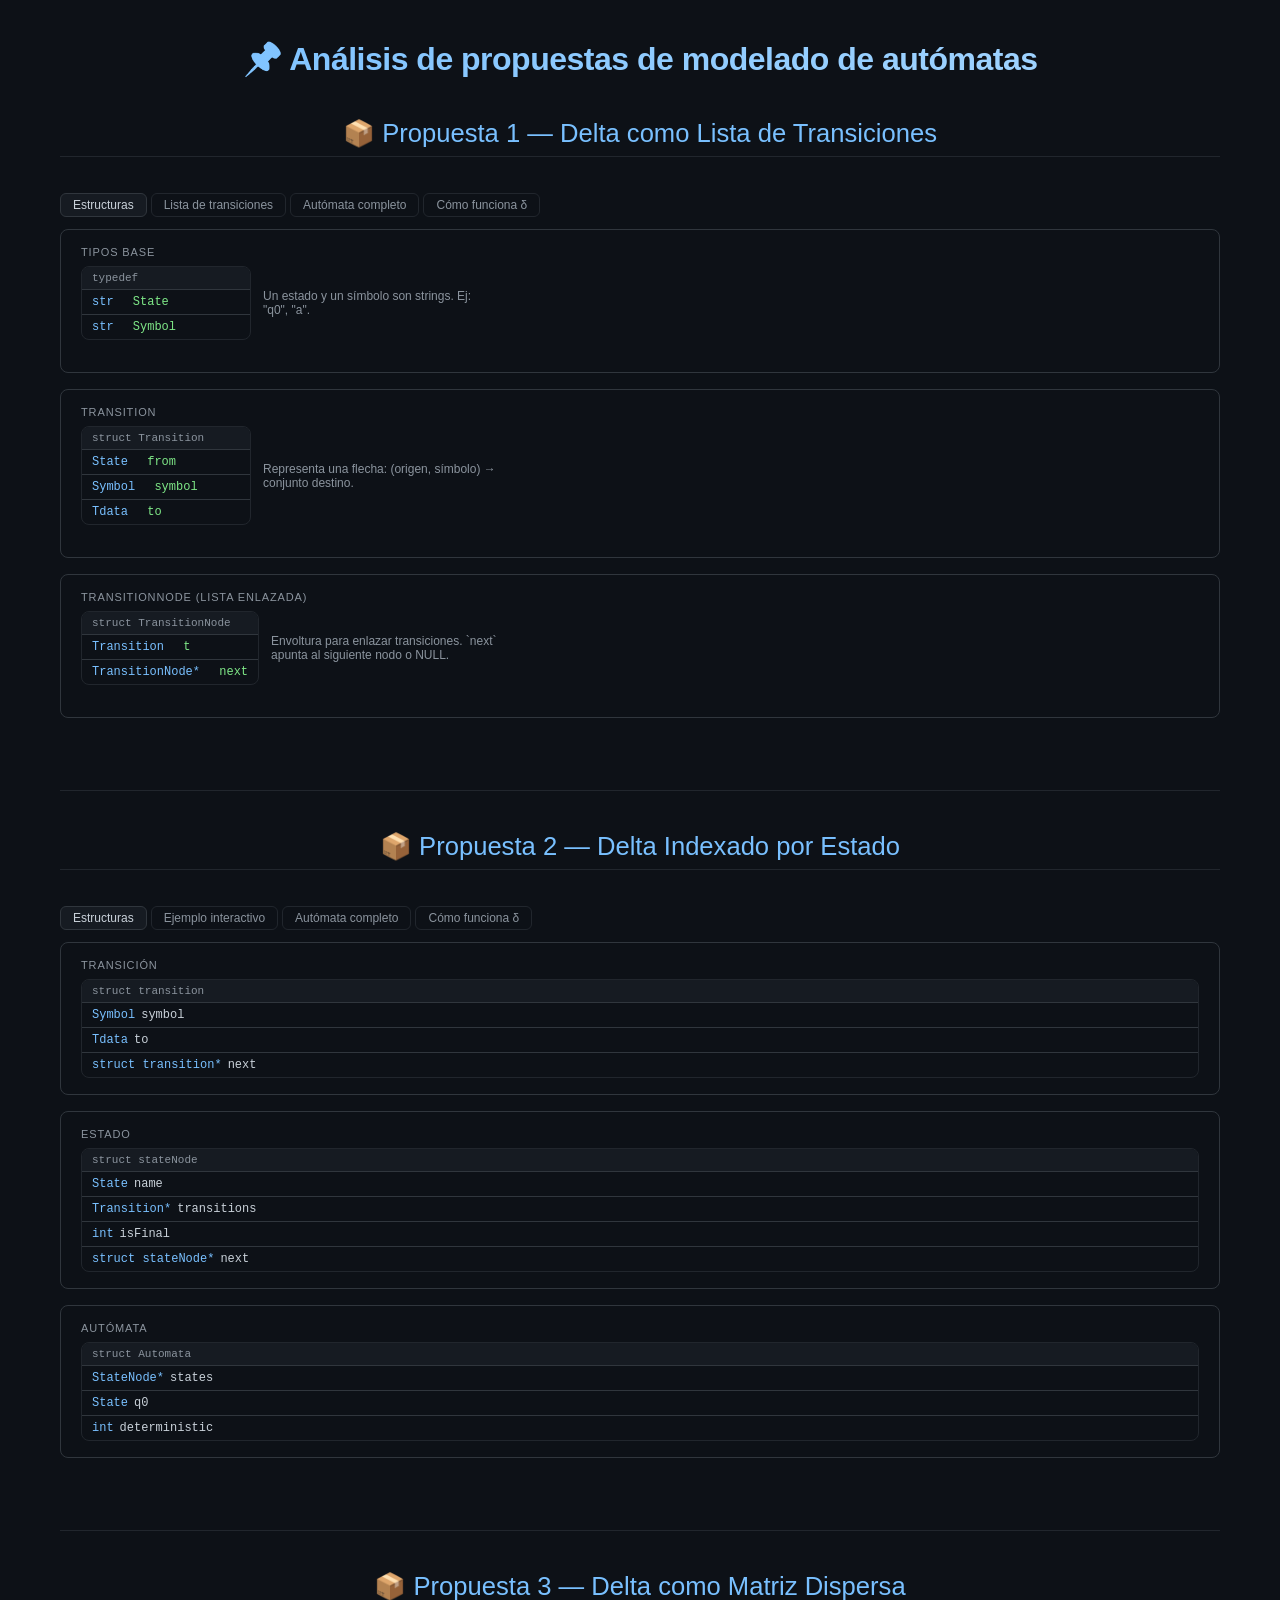
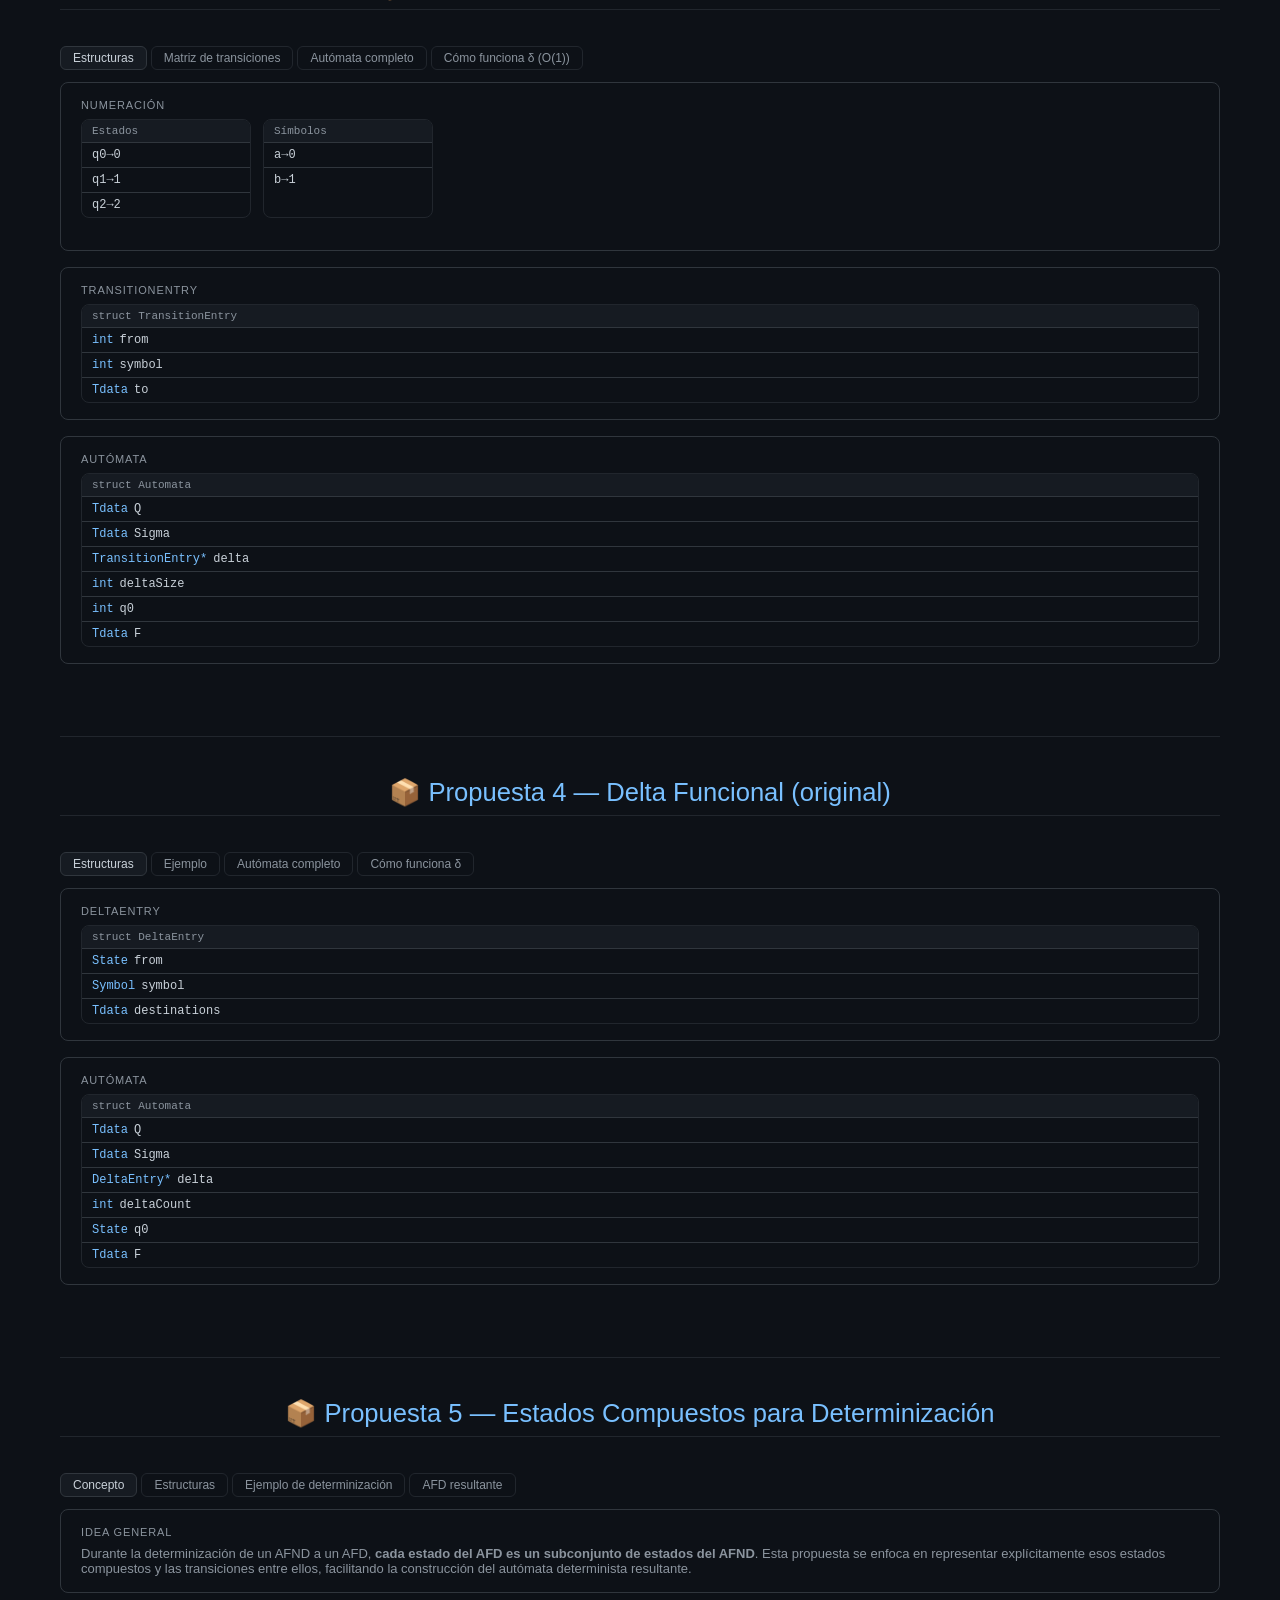
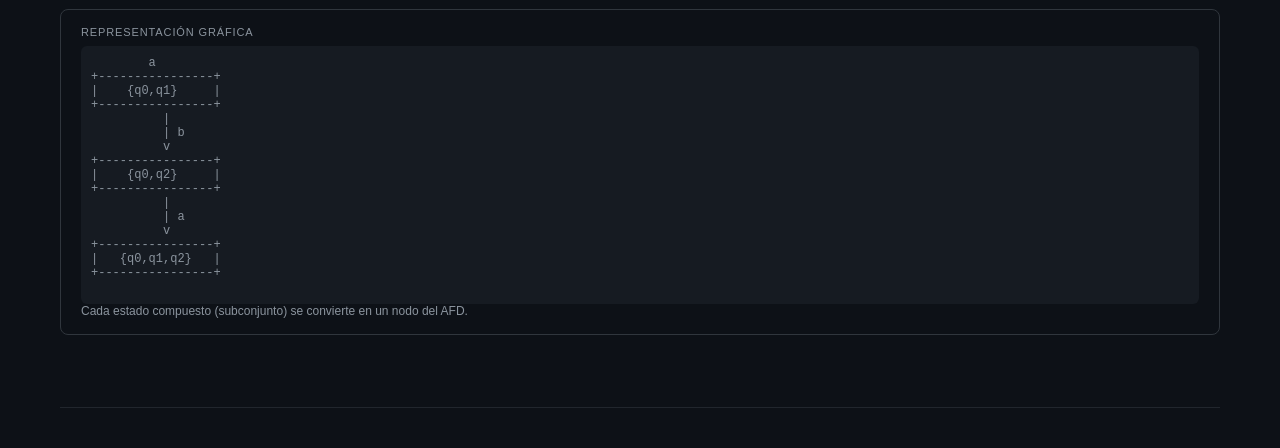
==== commit d4350c47: "Update index.html" ====
--- a/docs/index.html
+++ b/docs/index.html
@@ -2,256 +2,9 @@
 <html lang="es">
 <head>
     <meta charset="UTF-8">
+    <link rel="stylesheet" href="style.css">
     <meta name="viewport" content="width=device-width, initial-scale=1.0">
     <title>Propuestas de modelado de autómatas</title>
-    <style>
-        :root {
-            --color-background-primary: #0d1117;
-            --color-background-secondary: #161b22;
-            --color-border-primary: #30363d;
-            --color-border-secondary: #21262d;
-            --color-border-tertiary: #30363d;
-            --color-text-primary: #c9d1d9;
-            --color-text-secondary: #8b949e;
-            --font-mono: ui-monospace, SFMono-Regular, SF Mono, Menlo, Consolas, Liberation Mono, monospace;
-            --font-sans: -apple-system, BlinkMacSystemFont, "Segoe UI", Helvetica, Arial, sans-serif;
-        }
-        * { box-sizing: border-box; margin: 0; padding: 0; }
-        body {
-            font-family: var(--font-mono, monospace);
-            background: var(--color-background-primary);
-            color: var(--color-text-primary);
-            padding: 20px;
-            max-width: 1200px;
-            margin: 0 auto;
-        }
-        .main-title {
-            text-align: center;
-            font-size: 2rem;
-            font-weight: 600;
-            font-family: var(--font-sans);
-            margin: 20px 0 10px;
-            letter-spacing: -0.5px;
-            background: linear-gradient(135deg, #79c0ff, #a5d6ff);
-            -webkit-background-clip: text;
-            background-clip: text;
-            color: transparent;
-        }
-        .prop-title {
-            text-align: center;
-            font-size: 1.6rem;
-            font-weight: 500;
-            font-family: var(--font-sans);
-            margin: 40px 0 20px;
-            color: #79c0ff;
-            border-bottom: 1px solid var(--color-border-secondary);
-            padding-bottom: 8px;
-        }
-        hr.divider {
-            margin: 40px 0 20px;
-            border: 0;
-            height: 1px;
-            background: var(--color-border-secondary);
-        }
-        .section-label {
-            font-family: var(--font-sans);
-            font-size: 11px;
-            font-weight: 500;
-            text-transform: uppercase;
-            letter-spacing: .08em;
-            color: var(--color-text-secondary);
-            margin-bottom: 8px;
-        }
-        .card {
-            background: var(--color-background-primary);
-            border: 0.5px solid var(--color-border-tertiary);
-            border-radius: 8px;
-            padding: 16px 20px;
-            margin-bottom: 16px;
-        }
-        .struct-row {
-            display: flex;
-            gap: 12px;
-            flex-wrap: wrap;
-            margin-bottom: 16px;
-        }
-        .struct-box {
-            border: 1px solid var(--color-border-secondary);
-            border-radius: 8px;
-            overflow: hidden;
-            min-width: 170px;
-        }
-        .struct-header {
-            font-size: 11px;
-            font-weight: 500;
-            padding: 5px 10px;
-            background: var(--color-background-secondary);
-            color: var(--color-text-secondary);
-            border-bottom: 0.5px solid var(--color-border-tertiary);
-        }
-        .struct-field {
-            font-size: 12px;
-            padding: 5px 10px;
-            border-bottom: 0.5px solid var(--color-border-tertiary);
-            display: flex;
-            gap: 6px;
-            align-items: center;
-            color: var(--color-text-primary);
-        }
-        .struct-field:last-child { border-bottom: none; }
-        .type-kw { color: #79c0ff; }
-        .field-name { color: #7ee787; }
-        .comment { color: var(--color-text-secondary); font-size: 11px; }
-        .ll-container {
-            display: flex;
-            align-items: flex-start;
-            gap: 0;
-            overflow-x: auto;
-            padding-bottom: 8px;
-        }
-        .ll-node {
-            display: flex;
-            align-items: stretch;
-            min-width: 0;
-        }
-        .ll-box {
-            border: 1.5px solid var(--color-border-secondary);
-            border-radius: 8px;
-            overflow: hidden;
-            min-width: 150px;
-            transition: box-shadow .2s;
-            cursor: pointer;
-        }
-        .ll-box:hover { box-shadow: 0 0 0 2px #79c0ff80; }
-        .ll-box.active { border-color: #79c0ff; box-shadow: 0 0 0 2px #79c0ff40; }
-        .ll-title {
-            font-size: 11px;
-            font-weight: 500;
-            padding: 5px 10px;
-            background: var(--color-background-secondary);
-            color: var(--color-text-secondary);
-            border-bottom: 0.5px solid var(--color-border-tertiary);
-            font-family: var(--font-sans);
-        }
-        .ll-field {
-            font-size: 12px;
-            padding: 4px 10px;
-            border-bottom: 0.5px solid var(--color-border-tertiary);
-            color: var(--color-text-primary);
-        }
-        .ll-field:last-child { border-bottom: none; }
-        .ll-key { color: var(--color-text-secondary); font-size: 11px; display: block; }
-        .ll-val { font-weight: 500; }
-        .from-val { color: #ff7b72; }
-        .sym-val  { color: #79c0ff; }
-        .to-val   { color: #7ee787; }
-        .next-val { color: #d2a8ff; }
-        .ll-arrow {
-            display: flex;
-            align-items: center;
-            padding: 0 4px;
-            margin-top: 38px;
-            color: #79c0ff;
-            font-size: 18px;
-            flex-shrink: 0;
-        }
-        .null-box {
-            border: 1.5px dashed var(--color-border-secondary);
-            border-radius: 8px;
-            padding: 8px 14px;
-            font-size: 12px;
-            color: var(--color-text-secondary);
-            align-self: flex-start;
-            margin-top: 38px;
-        }
-        .auto-grid {
-            display: grid;
-            grid-template-columns: 1fr 1fr;
-            gap: 8px;
-            font-size: 12px;
-        }
-        .auto-field {
-            background: var(--color-background-secondary);
-            border-radius: 6px;
-            padding: 8px 12px;
-            border: 0.5px solid var(--color-border-tertiary);
-        }
-        .auto-field-label {
-            font-size: 10px;
-            text-transform: uppercase;
-            letter-spacing: .07em;
-            color: var(--color-text-secondary);
-            margin-bottom: 2px;
-            font-family: var(--font-sans);
-        }
-        .auto-field-val { font-weight: 500; }
-        .detail-panel {
-            background: var(--color-background-secondary);
-            border-radius: 8px;
-            padding: 12px 16px;
-            font-size: 13px;
-            margin-top: 12px;
-            min-height: 52px;
-            transition: all .2s;
-            font-family: var(--font-sans);
-            color: var(--color-text-secondary);
-        }
-        .detail-panel strong { color: var(--color-text-primary); }
-        .tabs {
-            display: flex;
-            gap: 4px;
-            margin-bottom: 12px;
-            flex-wrap: wrap;
-        }
-        .tab-btn {
-            font-size: 12px;
-            font-family: var(--font-sans);
-            padding: 4px 12px;
-            border-radius: 6px;
-            border: 0.5px solid var(--color-border-secondary);
-            background: transparent;
-            color: var(--color-text-secondary);
-            cursor: pointer;
-            transition: all .15s;
-        }
-        .tab-btn.active {
-            background: var(--color-background-secondary);
-            color: var(--color-text-primary);
-            border-color: var(--color-border-primary);
-        }
-        .tab-content { display: none; }
-        .tab-content.active { display: block; }
-        /* Estilos específicos para Propuesta 2 */
-        .state-node {
-            background: var(--color-background-secondary);
-            border: 1px solid var(--color-border-tertiary);
-            border-radius: 8px;
-            margin-bottom: 12px;
-            padding: 10px;
-        }
-        .state-name {
-            font-weight: bold;
-            color: #ff7b72;
-            cursor: pointer;
-            display: inline-block;
-            padding: 2px 8px;
-            border-radius: 4px;
-            transition: background 0.2s;
-        }
-        .state-name:hover { background: #ff7b7220; }
-        .trans-list {
-            margin-left: 20px;
-            margin-top: 8px;
-            font-size: 12px;
-            font-family: var(--font-mono);
-        }
-        .trans-item {
-            margin: 4px 0;
-            color: var(--color-text-secondary);
-        }
-        .trans-sym { color: #79c0ff; }
-        .trans-to { color: #7ee787; }
-    </style>
 </head>
 <body>
 
@@ -503,6 +256,186 @@
 }</pre></div>
     </div>
 </div>
+
+<hr class="divider" />
+
+<!-- ================= PROPUESTA 5 ================= -->
+<h2 class="prop-title">📦 Propuesta 5 — Estados Compuestos para Determinización</h2>
+<div id="prop5" style="padding: 16px 0;">
+    <div class="tabs">
+        <button class="tab-btn active" onclick="showTab('p5', 'concepto')">Concepto</button>
+        <button class="tab-btn" onclick="showTab('p5', 'estructuras5')">Estructuras</button>
+        <button class="tab-btn" onclick="showTab('p5', 'ejemplo5')">Ejemplo de determinización</button>
+        <button class="tab-btn" onclick="showTab('p5', 'automata5')">AFD resultante</button>
+    </div>
+
+    <div id="p5-concepto" class="tab-content active">
+        <div class="card">
+            <div class="section-label">Idea general</div>
+            <div style="font-family:var(--font-sans);font-size:13px;color:var(--color-text-secondary);">
+                Durante la determinización de un AFND a un AFD, <strong>cada estado del AFD es un subconjunto de estados del AFND</strong>.
+                Esta propuesta se enfoca en representar explícitamente esos estados compuestos y las transiciones entre ellos,
+                facilitando la construcción del autómata determinista resultante.
+            </div>
+        </div>
+        <div class="card">
+            <div class="section-label">Representación gráfica</div>
+            <div style="font-family:var(--font-sans);font-size:12px;color:var(--color-text-secondary);">
+                <pre style="background:var(--color-background-secondary); padding:10px; border-radius:6px; overflow-x:auto;">
+        a
++----------------+
+|    {q0,q1}     |
++----------------+
+          |
+          | b
+          v
++----------------+
+|    {q0,q2}     |
++----------------+
+          |
+          | a
+          v
++----------------+
+|   {q0,q1,q2}   |
++----------------+
+                </pre>
+                Cada estado compuesto (subconjunto) se convierte en un nodo del AFD.
+            </div>
+        </div>
+    </div>
+
+    <div id="p5-estructuras5" class="tab-content">
+        <div class="card">
+            <div class="section-label">Estado compuesto</div>
+            <div class="struct-row">
+                <div class="struct-box">
+                    <div class="struct-header">struct CompositeState</div>
+                    <div class="struct-field"><span class="type-kw">Tdata</span>&nbsp;<span class="field-name">subset</span>&nbsp;<span class="comment">// SET de estados</span></div>
+                </div>
+                <div style="font-family:var(--font-sans);font-size:12px;color:var(--color-text-secondary);padding:12px 0;align-self:center;max-width:240px;">
+                    Un estado del AFD es un conjunto (SET) de estados del AFND original.
+                </div>
+            </div>
+        </div>
+        <div class="card">
+            <div class="section-label">Transición determinizada</div>
+            <div class="struct-row">
+                <div class="struct-box">
+                    <div class="struct-header">struct DFA_Transition</div>
+                    <div class="struct-field"><span class="type-kw">CompositeState</span>&nbsp;<span class="field-name">from</span></div>
+                    <div class="struct-field"><span class="type-kw">Symbol</span>&nbsp;<span class="field-name">symbol</span></div>
+                    <div class="struct-field"><span class="type-kw">CompositeState</span>&nbsp;<span class="field-name">to</span></div>
+                </div>
+                <div style="font-family:var(--font-sans);font-size:12px;color:var(--color-text-secondary);padding:12px 0;align-self:center;max-width:240px;">
+                    Una transición entre dos estados compuestos, etiquetada con un símbolo.
+                </div>
+            </div>
+        </div>
+        <div class="card">
+            <div class="section-label">AFD resultante</div>
+            <div class="struct-row">
+                <div class="struct-box">
+                    <div class="struct-header">struct DFA</div>
+                    <div class="struct-field"><span class="type-kw">Tdata</span>&nbsp;<span class="field-name">states</span>&nbsp;<span class="comment">// SET de CompositeState</span></div>
+                    <div class="struct-field"><span class="type-kw">DFA_Transition*</span>&nbsp;<span class="field-name">delta</span></div>
+                    <div class="struct-field"><span class="type-kw">int</span>&nbsp;<span class="field-name">deltaCount</span></div>
+                    <div class="struct-field"><span class="type-kw">CompositeState</span>&nbsp;<span class="field-name">q0</span></div>
+                    <div class="struct-field"><span class="type-kw">Tdata</span>&nbsp;<span class="field-name">F</span>&nbsp;<span class="comment">// SET de CompositeState finales</span></div>
+                </div>
+                <div style="font-family:var(--font-sans);font-size:12px;color:var(--color-text-secondary);padding:12px 0;align-self:center;max-width:240px;">
+                    El AFD construido explícitamente a partir de la construcción por subconjuntos.
+                </div>
+            </div>
+        </div>
+    </div>
+
+    <div id="p5-ejemplo5" class="tab-content">
+        <div class="card">
+            <div class="section-label">Construcción paso a paso (usando el AFND ejemplo)</div>
+            <div style="font-family:var(--font-sans);font-size:12px;color:var(--color-text-secondary);">
+                <ol style="margin-left:20px;">
+                    <li><strong>Estado inicial:</strong> {q0}</li>
+                    <li><strong>Desde {q0}:</strong><br>
+                        &nbsp;&nbsp;- Con 'a' → {q1,q2}<br>
+                        &nbsp;&nbsp;- Con 'b' → {q0}
+                    </li>
+                    <li><strong>Desde {q1,q2}:</strong><br>
+                        &nbsp;&nbsp;- Con 'a' → δ(q1,a) ∪ δ(q2,a) = {q2} ∪ {} = {q2}<br>
+                        &nbsp;&nbsp;- Con 'b' → δ(q1,b) ∪ δ(q2,b) = {} ∪ {q0} = {q0}
+                    </li>
+                    <li><strong>Desde {q2}:</strong><br>
+                        &nbsp;&nbsp;- Con 'a' → {} (vacío)<br>
+                        &nbsp;&nbsp;- Con 'b' → {q0}
+                    </li>
+                </ol>
+                <p style="margin-top:12px;">Los subconjuntos alcanzables son: {q0}, {q1,q2}, {q2}. El estado {q2} es final porque contiene q2 (estado final original).</p>
+            </div>
+        </div>
+        <div class="card">
+            <div class="section-label">Transiciones del AFD resultante</div>
+            <div style="overflow-x:auto;">
+                <table style="width:100%; border-collapse: collapse; background: var(--color-background-secondary); border-radius: 8px;">
+                    <thead>
+                        <tr style="background: var(--color-background-primary);">
+                            <th style="padding: 8px; border: 1px solid var(--color-border-tertiary);">Estado (subset)</th>
+                            <th style="padding: 8px; border: 1px solid var(--color-border-tertiary);">a</th>
+                            <th style="padding: 8px; border: 1px solid var(--color-border-tertiary);">b</th>
+                        </tr>
+                    </thead>
+                    <tbody>
+                        <tr><td style="padding: 8px; border: 1px solid var(--color-border-tertiary);">{q0}</td><td style="padding: 8px; border: 1px solid var(--color-border-tertiary);">{q1,q2}</td><td style="padding: 8px; border: 1px solid var(--color-border-tertiary);">{q0}</td></tr>
+                        <tr><td style="padding: 8px; border: 1px solid var(--color-border-tertiary);">{q1,q2}</td><td style="padding: 8px; border: 1px solid var(--color-border-tertiary);">{q2}</td><td style="padding: 8px; border: 1px solid var(--color-border-tertiary);">{q0}</td></tr>
+                        <tr><td style="padding: 8px; border: 1px solid var(--color-border-tertiary);">{q2}</td><td style="padding: 8px; border: 1px solid var(--color-border-tertiary);">{}</td><td style="padding: 8px; border: 1px solid var(--color-border-tertiary);">{q0}</td></tr>
+                    </tbody>
+                </table>
+            </div>
+        </div>
+    </div>
+
+    <div id="p5-automata5" class="tab-content">
+        <div class="card">
+            <div class="section-label">Estructura del AFD construido</div>
+            <div class="auto-grid">
+                <div class="auto-field">
+                    <div class="auto-field-label">states (conjunto de subconjuntos)</div>
+                    <div class="auto-field-val">{ {q0}, {q1,q2}, {q2} }</div>
+                </div>
+                <div class="auto-field">
+                    <div class="auto-field-label">q0 (estado compuesto inicial)</div>
+                    <div class="auto-field-val">{q0}</div>
+                </div>
+                <div class="auto-field">
+                    <div class="auto-field-label">F (subconjuntos finales)</div>
+                    <div class="auto-field-val">{ {q2} }</div>
+                </div>
+                <div class="auto-field" style="grid-column:span 2">
+                    <div class="auto-field-label">Transiciones (delta)</div>
+                    <div class="auto-field-val" style="font-size:11px;">
+                        [{q0}, a, {q1,q2}], [{q0}, b, {q0}],<br>
+                        [{q1,q2}, a, {q2}], [{q1,q2}, b, {q0}],<br>
+                        [{q2}, a, {}], [{q2}, b, {q0}]
+                    </div>
+                </div>
+            </div>
+        </div>
+        <div class="card">
+            <div class="section-label">Ventajas</div>
+            <ul style="margin-left:20px; font-family:var(--font-sans); font-size:12px; color:var(--color-text-secondary);">
+                <li>✅ Ideal para implementar determinización (construcción por subconjuntos).</li>
+                <li>✅ Muy alineado con la teoría formal de autómatas.</li>
+                <li>✅ Facilita la conversión automática de AFND a AFD.</li>
+                <li>✅ Reutiliza los TADs SET para representar subconjuntos.</li>
+            </ul>
+            <div class="section-label" style="margin-top:16px;">Desventajas</div>
+            <ul style="margin-left:20px; font-family:var(--font-sans); font-size:12px; color:var(--color-text-secondary);">
+                <li>❌ Requiere estructuras adicionales para manejar estados compuestos.</li>
+                <li>❌ La comparación de subconjuntos puede ser costosa si no se usan representaciones canónicas (como cadenas ordenadas).</li>
+            </ul>
+        </div>
+    </div>
+</div>
+
+<hr class="divider" />
 
 <script>
 // ---------- Datos comunes ----------
@@ -698,6 +631,5 @@
 buildEntriesP4();
 </script>
 
-<hr class="divider" />
 </body>
 </html>
--- a/docs/style.css
+++ b/docs/style.css
@@ -0,0 +1,247 @@
+:root {
+    /* Tema oscuro azulado */
+    --color-background-primary: #0d1117;
+    --color-background-secondary: #161b22;
+    --color-border-primary: #30363d;
+    --color-border-secondary: #21262d;
+    --color-border-tertiary: #30363d;
+    --color-text-primary: #c9d1d9;
+    --color-text-secondary: #8b949e;
+    --font-mono: ui-monospace, SFMono-Regular, SF Mono, Menlo, Consolas, Liberation Mono, monospace;
+    --font-sans: -apple-system, BlinkMacSystemFont, "Segoe UI", Helvetica, Arial, sans-serif;
+}
+* { box-sizing: border-box; margin: 0; padding: 0; }
+body {
+    font-family: var(--font-mono, monospace);
+    background: var(--color-background-primary);
+    color: var(--color-text-primary);
+    padding: 20px;
+    max-width: 1200px;
+    margin: 0 auto;
+}
+.main-title {
+    text-align: center;
+    font-size: 2rem;
+    font-weight: 600;
+    font-family: var(--font-sans);
+    margin: 20px 0 10px;
+    letter-spacing: -0.5px;
+    background: linear-gradient(135deg, #79c0ff, #a5d6ff);
+    -webkit-background-clip: text;
+    background-clip: text;
+    color: transparent;
+}
+.prop-title {
+    text-align: center;
+    font-size: 1.6rem;
+    font-weight: 500;
+    font-family: var(--font-sans);
+    margin: 40px 0 20px;
+    color: #79c0ff;
+    border-bottom: 1px solid var(--color-border-secondary);
+    padding-bottom: 8px;
+}
+hr.divider {
+    margin: 40px 0 20px;
+    border: 0;
+    height: 1px;
+    background: var(--color-border-secondary);
+}
+.section-label {
+    font-family: var(--font-sans);
+    font-size: 11px;
+    font-weight: 500;
+    text-transform: uppercase;
+    letter-spacing: .08em;
+    color: var(--color-text-secondary);
+    margin-bottom: 8px;
+}
+.card {
+    background: var(--color-background-primary);
+    border: 0.5px solid var(--color-border-tertiary);
+    border-radius: 8px;
+    padding: 16px 20px;
+    margin-bottom: 16px;
+}
+.struct-row {
+    display: flex;
+    gap: 12px;
+    flex-wrap: wrap;
+    margin-bottom: 16px;
+}
+.struct-box {
+    border: 1px solid var(--color-border-secondary);
+    border-radius: 8px;
+    overflow: hidden;
+    min-width: 170px;
+}
+.struct-header {
+    font-size: 11px;
+    font-weight: 500;
+    padding: 5px 10px;
+    background: var(--color-background-secondary);
+    color: var(--color-text-secondary);
+    border-bottom: 0.5px solid var(--color-border-tertiary);
+}
+.struct-field {
+    font-size: 12px;
+    padding: 5px 10px;
+    border-bottom: 0.5px solid var(--color-border-tertiary);
+    display: flex;
+    gap: 6px;
+    align-items: center;
+    color: var(--color-text-primary);
+}
+.struct-field:last-child { border-bottom: none; }
+.type-kw { color: #79c0ff; }
+.field-name { color: #7ee787; }
+.comment { color: var(--color-text-secondary); font-size: 11px; }
+.ll-container {
+    display: flex;
+    align-items: flex-start;
+    gap: 0;
+    overflow-x: auto;
+    padding-bottom: 8px;
+}
+.ll-node {
+    display: flex;
+    align-items: stretch;
+    min-width: 0;
+}
+.ll-box {
+    border: 1.5px solid var(--color-border-secondary);
+    border-radius: 8px;
+    overflow: hidden;
+    min-width: 150px;
+    transition: box-shadow .2s;
+    cursor: pointer;
+}
+.ll-box:hover { box-shadow: 0 0 0 2px #79c0ff80; }
+.ll-box.active { border-color: #79c0ff; box-shadow: 0 0 0 2px #79c0ff40; }
+.ll-title {
+    font-size: 11px;
+    font-weight: 500;
+    padding: 5px 10px;
+    background: var(--color-background-secondary);
+    color: var(--color-text-secondary);
+    border-bottom: 0.5px solid var(--color-border-tertiary);
+    font-family: var(--font-sans);
+}
+.ll-field {
+    font-size: 12px;
+    padding: 4px 10px;
+    border-bottom: 0.5px solid var(--color-border-tertiary);
+    color: var(--color-text-primary);
+}
+.ll-field:last-child { border-bottom: none; }
+.ll-key { color: var(--color-text-secondary); font-size: 11px; display: block; }
+.ll-val { font-weight: 500; }
+.from-val { color: #ff7b72; }
+.sym-val  { color: #79c0ff; }
+.to-val   { color: #7ee787; }
+.next-val { color: #d2a8ff; }
+.ll-arrow {
+    display: flex;
+    align-items: center;
+    padding: 0 4px;
+    margin-top: 38px;
+    color: #79c0ff;
+    font-size: 18px;
+    flex-shrink: 0;
+}
+.null-box {
+    border: 1.5px dashed var(--color-border-secondary);
+    border-radius: 8px;
+    padding: 8px 14px;
+    font-size: 12px;
+    color: var(--color-text-secondary);
+    align-self: flex-start;
+    margin-top: 38px;
+}
+.auto-grid {
+    display: grid;
+    grid-template-columns: 1fr 1fr;
+    gap: 8px;
+    font-size: 12px;
+}
+.auto-field {
+    background: var(--color-background-secondary);
+    border-radius: 6px;
+    padding: 8px 12px;
+    border: 0.5px solid var(--color-border-tertiary);
+}
+.auto-field-label {
+    font-size: 10px;
+    text-transform: uppercase;
+    letter-spacing: .07em;
+    color: var(--color-text-secondary);
+    margin-bottom: 2px;
+    font-family: var(--font-sans);
+}
+.auto-field-val { font-weight: 500; }
+.detail-panel {
+    background: var(--color-background-secondary);
+    border-radius: 8px;
+    padding: 12px 16px;
+    font-size: 13px;
+    margin-top: 12px;
+    min-height: 52px;
+    transition: all .2s;
+    font-family: var(--font-sans);
+    color: var(--color-text-secondary);
+}
+.detail-panel strong { color: var(--color-text-primary); }
+.tabs {
+    display: flex;
+    gap: 4px;
+    margin-bottom: 12px;
+    flex-wrap: wrap;
+}
+.tab-btn {
+    font-size: 12px;
+    font-family: var(--font-sans);
+    padding: 4px 12px;
+    border-radius: 6px;
+    border: 0.5px solid var(--color-border-secondary);
+    background: transparent;
+    color: var(--color-text-secondary);
+    cursor: pointer;
+    transition: all .15s;
+}
+.tab-btn.active {
+    background: var(--color-background-secondary);
+    color: var(--color-text-primary);
+    border-color: var(--color-border-primary);
+}
+.tab-content { display: none; }
+.tab-content.active { display: block; }
+/* Estilos específicos para Propuesta 2 */
+.state-node {
+    background: var(--color-background-secondary);
+    border: 1px solid var(--color-border-tertiary);
+    border-radius: 8px;
+    margin-bottom: 12px;
+    padding: 10px;
+}
+.state-name {
+    font-weight: bold;
+    color: #ff7b72;
+    cursor: pointer;
+    display: inline-block;
+    padding: 2px 8px;
+    border-radius: 4px;
+    transition: background 0.2s;
+}
+.state-name:hover { background: #ff7b7220; }
+.trans-list {
+    margin-left: 20px;
+    margin-top: 8px;
+    font-size: 12px;
+    font-family: var(--font-mono);
+}
+.trans-item {
+    margin: 4px 0;
+    color: var(--color-text-secondary);
+}
+.trans-sym { color: #79c0ff; }
+.trans-to { color: #7ee787; }
